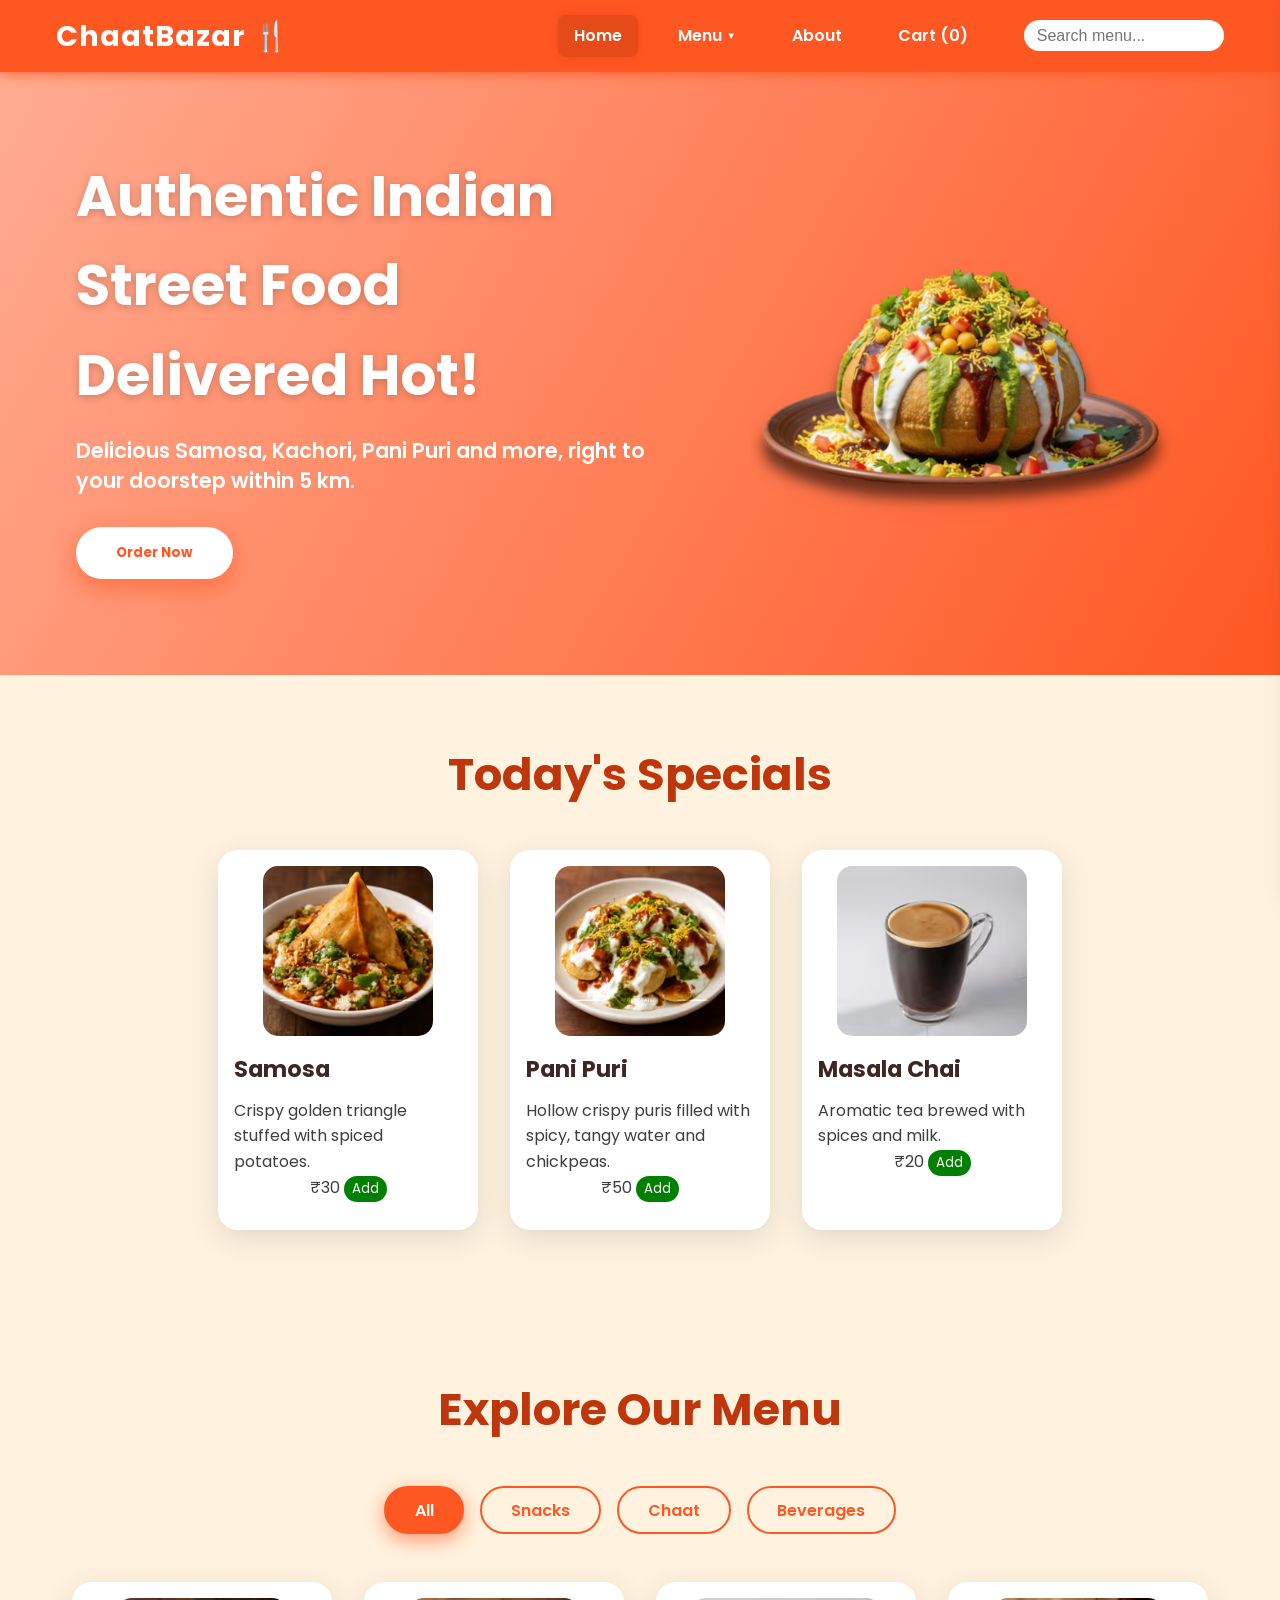
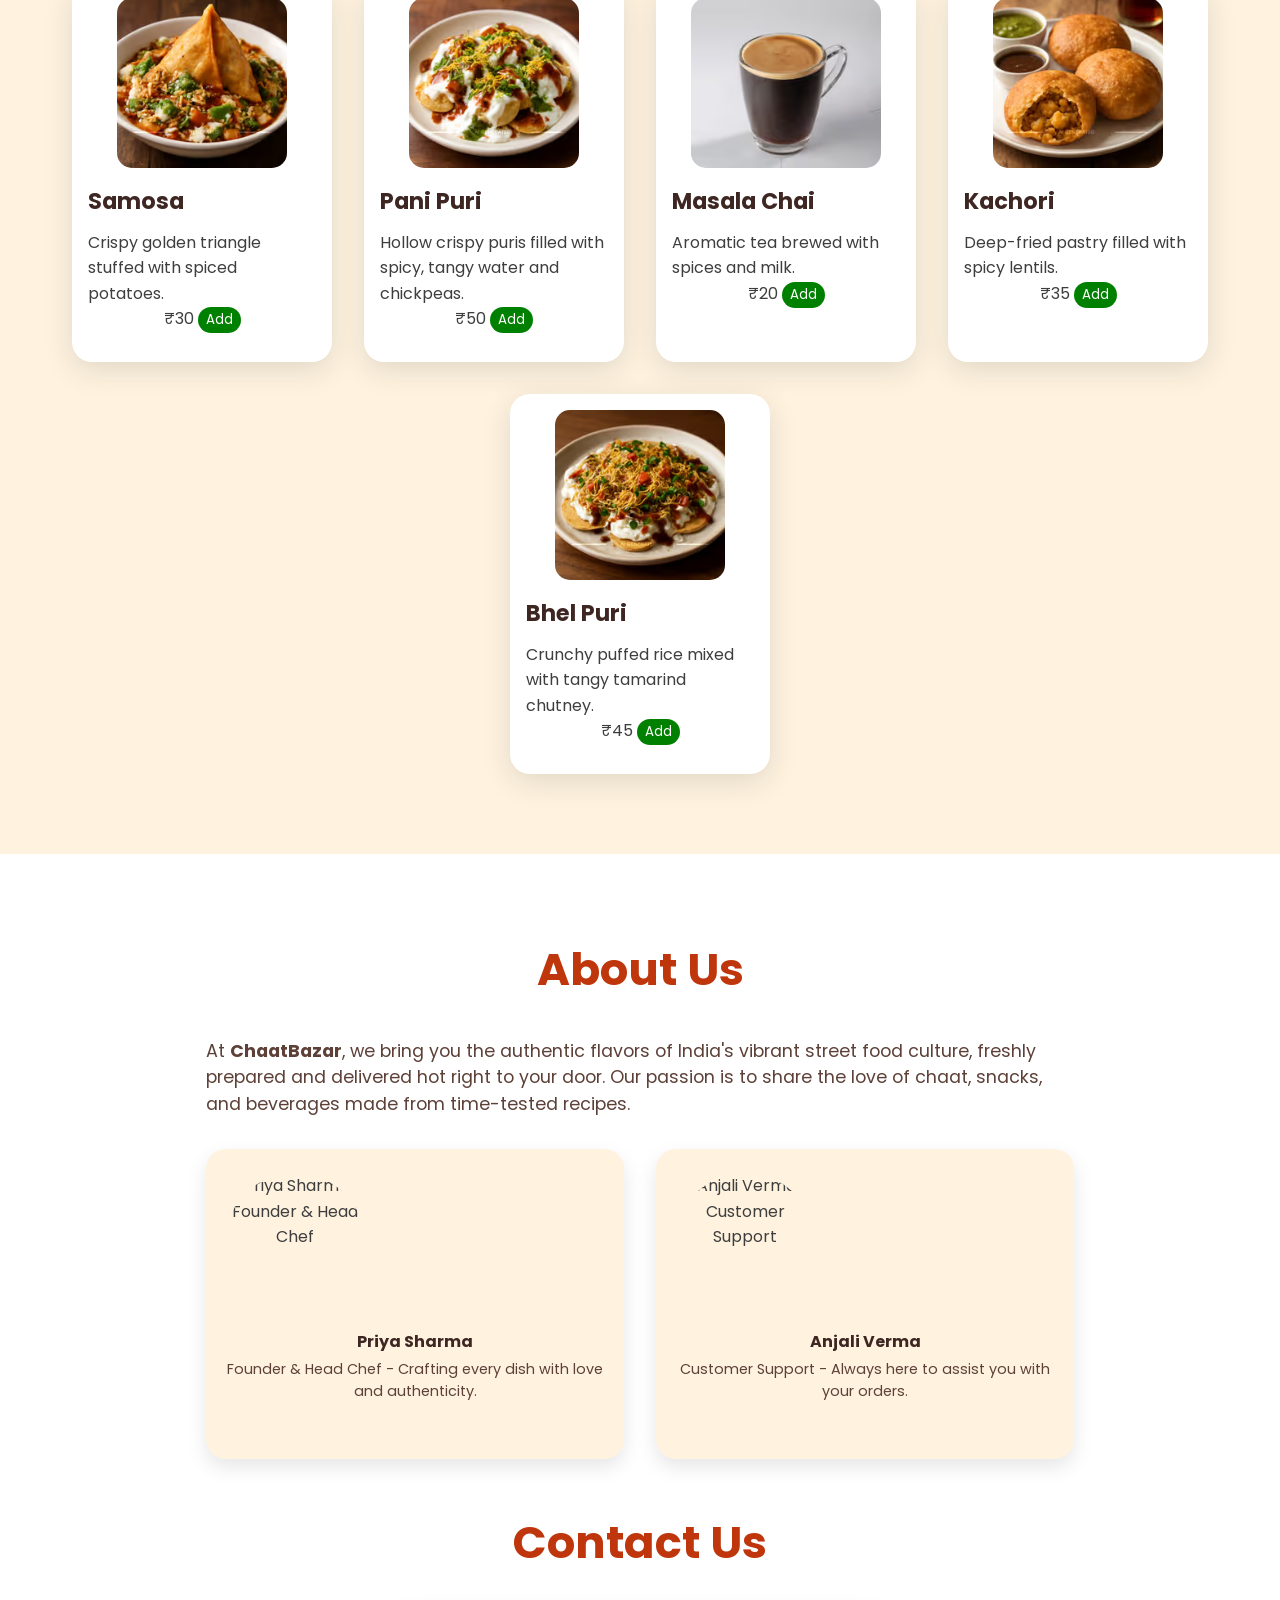
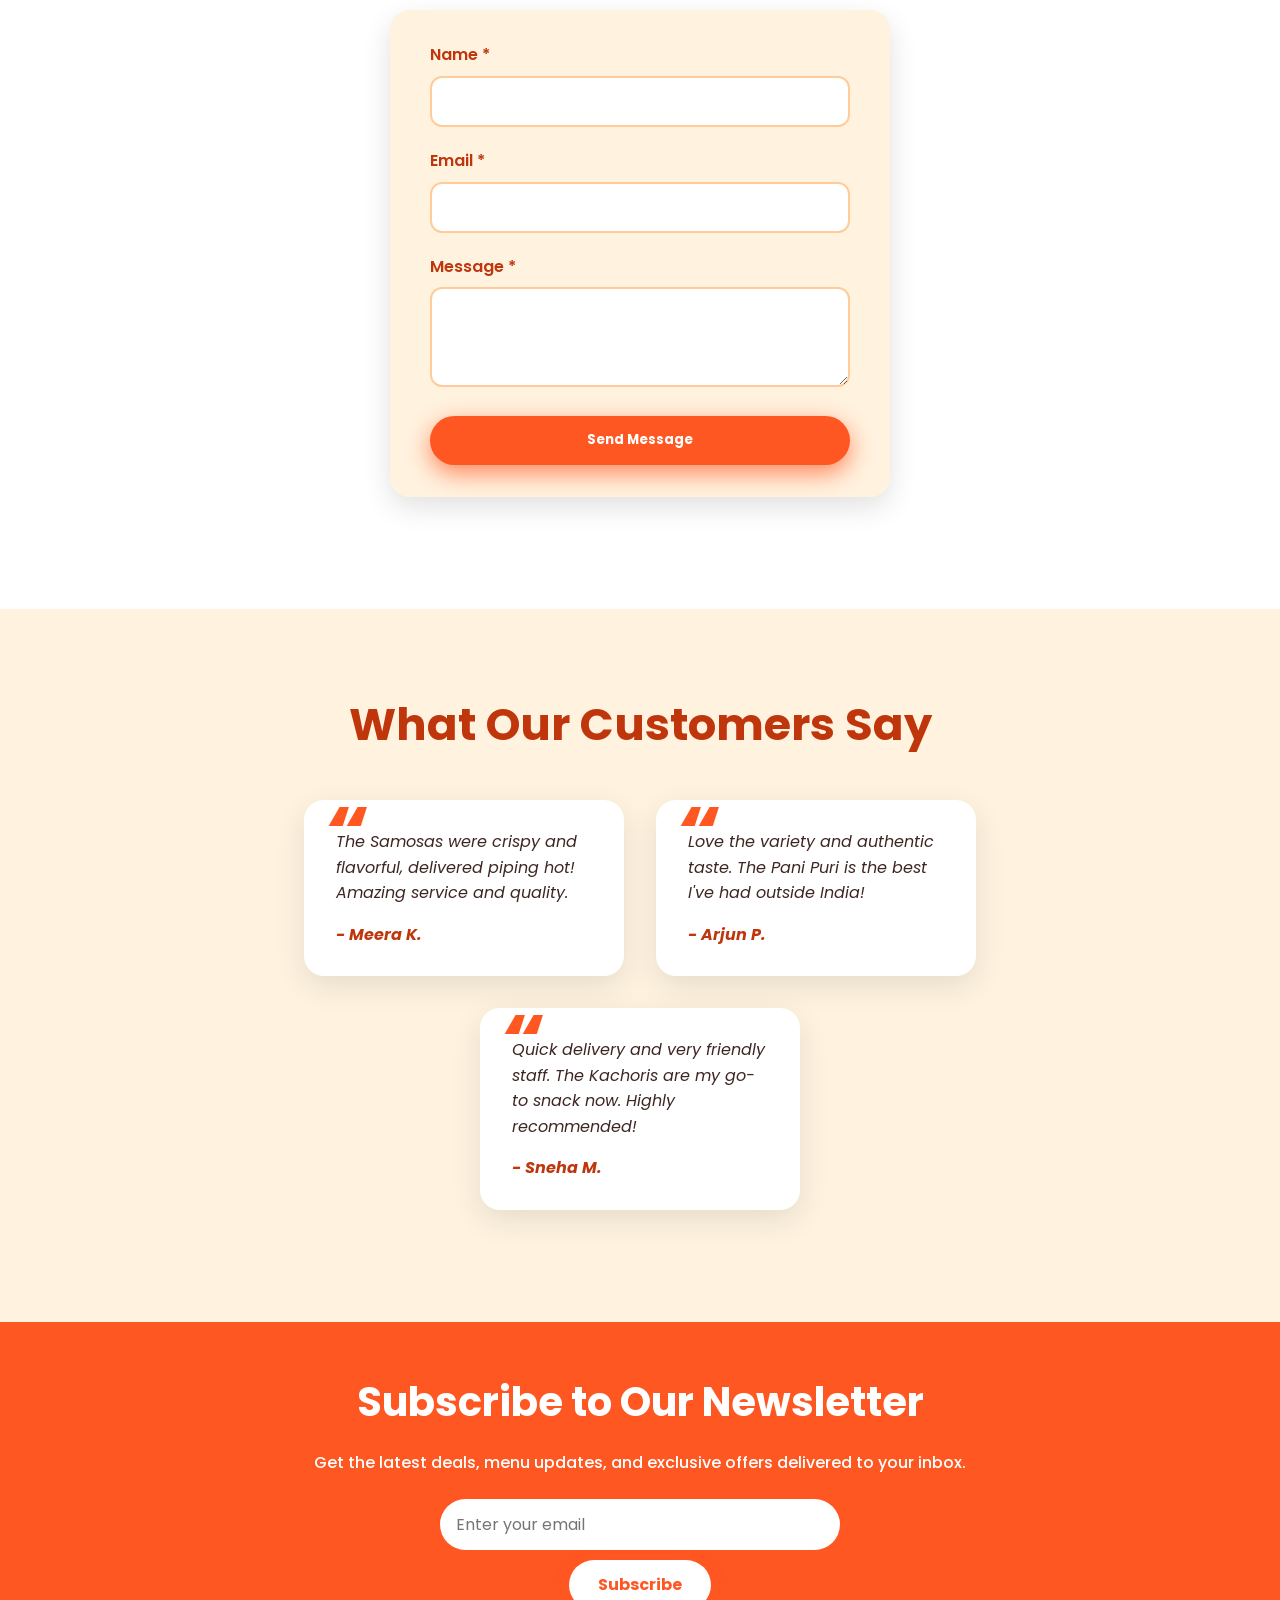
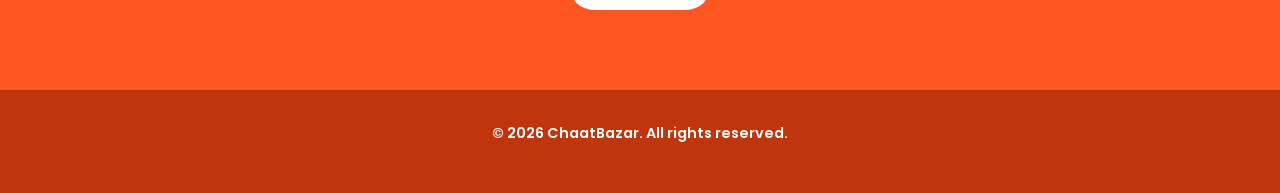
==== index.html @ 3d8c9c76 "Files added" ====
<!DOCTYPE html>
<html lang="en">
<head>
  <meta charset="UTF-8" />
  <meta name="viewport" content="width=device-width, initial-scale=1" />
  <title>ChaatBazar 🍴 | Authentic Indian Street Food Delivered Hot</title>
  
  <!-- Google Fonts -->
  <link href="https://fonts.googleapis.com/css2?family=Poppins:wght@400;600;700&display=swap" rel="stylesheet" />
  <link rel="stylesheet" href="css/style.css">
</head>
<body>

<!-- Header & Navigation -->
<header>
  <div class="header-inner container" role="banner">
    <a href="#" class="logo" aria-label="ChaatBazar Home">ChaatBazar 🍴</a>
    <nav role="navigation" aria-label="Primary Navigation">
      <a href="#hero" class="nav-link active" tabindex="0">Home</a>
      <div class="dropdown" tabindex="0" aria-haspopup="true" aria-expanded="false">
        <a href="#menu" class="dropdown-toggle nav-link">Menu</a>
        <div class="dropdown-menu" role="menu" aria-label="Menu Categories">
          <a href="#specials" role="menuitem" tabindex="-1" class="menu-filter" data-filter="Specials">Specials</a>
          <a href="#menu" role="menuitem" tabindex="-1" class="menu-filter" data-filter="Snacks">Snacks</a>
          <a href="#menu" role="menuitem" tabindex="-1" class="menu-filter" data-filter="Chaat">Chaat</a>
          <a href="#menu" role="menuitem" tabindex="-1" class="menu-filter" data-filter="Beverages">Beverages</a>
          <a href="#menu" role="menuitem" tabindex="-1" class="menu-filter" data-filter="All">All</a>
        </div>
      </div>
      <a href="#about" class="nav-link">About</a>
      <a href="#cart-sidebar" class="nav-link" id="cart-open-btn" aria-label="Open Cart">Cart (<span id="cart-count">0</span>)</a>
      <div class="search-bar" role="search">
        <input type="search" placeholder="Search menu..." aria-label="Search menu" id="search-input" />
        <button aria-label="Search" id="search-btn"></button>
      </div>
    </nav>
  </div>
</header>

<!-- Hero Section -->
<section id="hero" class="hero" role="region" aria-label="Hero Section">
  <div class="hero-content">
    <h1>Authentic Indian Street Food Delivered Hot!</h1>
    <p>Delicious Samosa, Kachori, Pani Puri and more, right to your doorstep within 5 km.</p>
    <button class="btn-primary" id="order-now-btn" aria-haspopup="true" aria-controls="menu">Order Now</button>
  </div>
  <div class="hero-image" aria-hidden="true">
    <img src="img/chaat.png" alt="Colorful Indian street food platter" />
  </div>
</section>

<!-- Specials Section -->
<section id="specials" class="specials" role="region" aria-label="Today's Specials">
  <h2 class="section-title">Today's Specials</h2>
  <div class="cards" id="specials-cards">
    <!-- Special cards will be injected here -->
  </div>
</section>

<!-- Menu Section -->
<section id="menu" class="menu" role="region" aria-label="Full Menu">
  <h2 class="section-title">Explore Our Menu</h2>
  <div class="filter-buttons" role="toolbar" aria-label="Filter menu categories">
    <button class="filter-btn active" data-filter="All" aria-pressed="true">All</button>
    <button class="filter-btn" data-filter="Snacks" aria-pressed="false">Snacks</button>
    <button class="filter-btn" data-filter="Chaat" aria-pressed="false">Chaat</button>
    <button class="filter-btn" data-filter="Beverages" aria-pressed="false">Beverages</button>
  </div>
  <div class="cards" id="menu-cards" aria-live="polite" aria-relevant="additions removals">
    <!-- Menu cards injected here -->
  </div>
</section>

<!-- About Section -->
<section id="about" class="about" role="region" aria-label="About ChaatBazar">
  <div class="container">
    <h2>About Us</h2>
    <p>At <strong>ChaatBazar</strong>, we bring you the authentic flavors of India's vibrant street food culture, freshly prepared and delivered hot right to your door. Our passion is to share the love of chaat, snacks, and beverages made from time-tested recipes.</p>
    <div class="team" aria-label="Meet our team">
      <article class="team-member" tabindex="0">
        <img src="https://randomuser.me/api/portraits/women/68.jpg" alt="Priya Sharma - Founder & Head Chef" />
        <h4>Priya Sharma</h4>
        <p>Founder & Head Chef - Crafting every dish with love and authenticity.</p>
      </article>
      <article class="team-member" tabindex="0">
        <img src="https://randomuser.me/api/portraits/women/45.jpg" alt="Anjali Verma - Customer Support" />
        <h4>Anjali Verma</h4>
        <p>Customer Support - Always here to assist you with your orders.</p>
      </article>
    </div>

    <!-- Contact Form -->
    <h2>Contact Us</h2>
    <form class="contact-form" id="contact-form" novalidate aria-label="Contact Form">
      <label for="name">Name <span class="required">*</span></label>
      <input type="text" id="name" name="name" required aria-required="true" minlength="2" />
      <div class="error-msg" id="error-name" aria-live="assertive"></div>

      <label for="email">Email <span class="required">*</span></label>
      <input type="email" id="email" name="email" required aria-required="true" />
      <div class="error-msg" id="error-email" aria-live="assertive"></div>

      <label for="message">Message <span class="required">*</span></label>
      <textarea id="message" name="message" required aria-required="true" minlength="10"></textarea>
      <div class="error-msg" id="error-message" aria-live="assertive"></div>

      <button type="submit" class="btn-submit">Send Message</button>
    </form>
  </div>
</section>

<!-- Testimonials -->
<section class="testimonials" role="region" aria-label="Customer Testimonials">
  <h2 class="section-title">What Our Customers Say</h2>
  <div class="testimonial-cards">
    <blockquote class="testimonial" tabindex="0">
      <p>The Samosas were crispy and flavorful, delivered piping hot! Amazing service and quality.</p>
      <cite class="author">- Meera K.</cite>
    </blockquote>
    <blockquote class="testimonial" tabindex="0">
      <p>Love the variety and authentic taste. The Pani Puri is the best I've had outside India!</p>
      <cite class="author">- Arjun P.</cite>
    </blockquote>
    <blockquote class="testimonial" tabindex="0">
      <p>Quick delivery and very friendly staff. The Kachoris are my go-to snack now. Highly recommended!</p>
      <cite class="author">- Sneha M.</cite>
    </blockquote>
  </div>
</section>

<!-- Newsletter Signup -->
<section class="newsletter" role="region" aria-label="Newsletter Signup">
  <h2>Subscribe to Our Newsletter</h2>
  <p>Get the latest deals, menu updates, and exclusive offers delivered to your inbox.</p>
  <form class="newsletter-form" id="newsletter-form" aria-label="Newsletter subscription form">
    <input type="email" id="newsletter-email" name="newsletter-email" placeholder="Enter your email" required aria-required="true" />
    <button type="submit" aria-label="Subscribe to newsletter">Subscribe</button>
  </form>
</section>

<!-- Cart Sidebar -->
<aside id="cart-sidebar" role="region" aria-label="Shopping Cart" aria-hidden="true">
  <div id="cart-header">
    Your Cart
    <button id="cart-close" aria-label="Close Cart">&times;</button>
  </div>
  <div id="cart-items" tabindex="0" aria-live="polite" aria-relevant="additions removals">
    <!-- Cart items injected here -->
  </div>
  <div id="cart-footer">
    <span id="cart-total">Total: ₹0</span>
    <button id="checkout-btn" disabled>Checkout</button>
  </div>
</aside>

<!-- Footer -->
<footer>
  <p>© 2026 ChaatBazar. All rights reserved.</p>
</footer>

<script src="js/main.js"></script> 
</body>
</html>
---- css/style.css ----
* {
      margin: 0; padding: 0; box-sizing: border-box;
    }
    html {
      scroll-behavior: smooth;
    }
    body {
      font-family: 'Poppins', sans-serif;
      background: #fff8f0;
      color: #3e3e3e;
      line-height: 1.6;
      font-size: 16px;
      overflow-x: hidden;
    }
    a {
      text-decoration: none;
      color: inherit;
    }
    img {
      max-width: 100%;
      display: block;
      border-radius: 12px;
    }
    button {
      cursor: pointer;
      font-family: inherit;
    }

    /* ===== Container ===== */
    .container {
      max-width: 1200px;
      margin: 0 auto;
      padding: 0 1rem;
    }

    /* ===== Header ===== */
    header {
      position: sticky;
      top: 0;
      z-index: 1000;
      background: #ff5722;
      box-shadow: 0 3px 10px rgb(255 87 34 / 0.7);
      user-select: none;
    }
    .header-inner {
      max-width: 1200px;
      margin: 0 auto;
      padding: 0.8rem 1rem;
      display: flex;
      align-items: center;
      justify-content: space-between;
    }
    .logo {
      font-weight: 700;
      font-size: 1.8rem;
      color: #fff;
      letter-spacing: 1px;
      user-select: none;
    }
    nav {
      display: flex;
      align-items: center;
      gap: 1.5rem;
      font-weight: 600;
    }
    nav a {
      color: white;
      padding: 0.5rem 1rem;
      border-radius: 8px;
      transition: background 0.3s ease;
    }
    nav a:hover,
    nav a.active {
      background: #e64a19;
      box-shadow: 0 0 8px rgb(230 74 25 / 0.8);
    }

    /* ===== Dropdown Nav ===== */
    .dropdown {
      position: relative;
    }
    .dropdown-toggle {
      display: flex;
      align-items: center;
      gap: 0.3rem;
      user-select: none;
    }
    .dropdown-toggle::after {
      content: "▼";
      font-size: 0.6rem;
      color: white;
    }
    .dropdown-menu {
      position: absolute;
      top: 2.8rem;
      left: 0;
      background: #ff5722;
      border-radius: 8px;
      min-width: 140px;
      box-shadow: 0 6px 20px rgb(0 0 0 / 0.3);
      opacity: 0;
      visibility: hidden;
      transform: translateY(10px);
      transition: all 0.3s ease;
      z-index: 10;
    }
    .dropdown-menu a {
      display: block;
      padding: 0.6rem 1rem;
      color: white;
      font-weight: 600;
      border-radius: 8px;
      transition: background 0.3s ease;
    }
    .dropdown-menu a:hover {
      background: #e64a19;
    }
    .dropdown:hover .dropdown-menu,
    .dropdown:focus-within .dropdown-menu {
      opacity: 1;
      visibility: visible;
      transform: translateY(0);
    }

    /* ===== Search Bar ===== */
    .search-bar {
      position: relative;
      margin-left: 1rem;
    }
    .search-bar input {
      padding: 0.4rem 1.8rem 0.4rem 0.8rem;
      border-radius: 20px;
      border: none;
      outline: none;
      font-size: 1rem;
      transition: box-shadow 0.3s ease;
      width: 200px;
    }
    .search-bar input:focus {
      box-shadow: 0 0 10px #ff5722;
    }
    .search-bar button {
      position: absolute;
      right: 6px;
      top: 50%;
      transform: translateY(-50%);
      border: none;
      background: transparent;
      color: #ff5722;
      font-size: 1.2rem;
      user-select: none;
    }

    /* ===== Hero Section ===== */
    .hero {
      background: linear-gradient(120deg, #ffab91, #ff5722);
      color: white;
      padding: 5rem 1rem 6rem;
      display: flex;
      justify-content: center;
      align-items: center;
      gap: 3rem;
      flex-wrap: wrap;
    }
    .hero-content {
      flex: 1 1 400px;
      max-width: 600px;
    }
    .hero-content h1 {
      font-size: 3.5rem;
      font-weight: 700;
      margin-bottom: 1rem;
      text-shadow: 0 2px 8px rgba(0,0,0,0.2);
      user-select: none;
    }
    .hero-content p {
      font-size: 1.3rem;
      margin-bottom: 2rem;
      font-weight: 600;
      user-select: text;
      line-height: 1.4;
    }
    .btn-primary {
      background: #fff;
      color: #ff5722;
      font-weight: 700;
      padding: 1rem 2.5rem;
      border-radius: 50px;
      box-shadow: 0 8px 25px rgb(255 87 34 / 0.6);
      border: none;
      transition: background 0.3s ease, color 0.3s ease;
      user-select: none;
    }
    .btn-primary:hover {
      background: #e64a19;
      color: white;
      box-shadow: 0 10px 30px rgb(230 74 25 / 0.8);
    }
    .hero-image {
      flex: 1 1 400px;
      max-width: 480px;
      border-radius: 25px;
      overflow: hidden;
    }
    .hero-image img {
      width: 100%;
      height: auto;
      display: block;
      user-select: none;
    }

    /* ===== Specials & Menu Section ===== */
    section.specials,
    section.menu {
      padding: 4rem 1rem 5rem;
      background: #fff3e0;
    }
    .section-title {
      text-align: center;
      font-size: 2.8rem;
      font-weight: 700;
      color: #bf360c;
      margin-bottom: 2.5rem;
      user-select: none;
    }
    .cards {
      display: flex;
      flex-wrap: wrap;
      gap: 2rem;
      justify-content: center;
    }
    .card {
      background: white;
      border-radius: 20px;
      box-shadow: 0 8px 30px rgb(0 0 0 / 0.12);
      width: 260px;
      display: flex;
      flex-direction: column;
      align-items: center;
      padding: 1rem 1rem 1.8rem;
      transition: transform 0.3s ease, box-shadow 0.3s ease;
      user-select: none;
      cursor: default;
    }
    .card:hover {
      transform: translateY(-8px);
      box-shadow: 0 15px 35px rgb(0 0 0 / 0.2);
    }
    .add-btn{
      background-color: green;
      padding: 3px 8px;
      border-radius: 15px;
      color: white;
      border: none;
    }
    .card img {
      border-radius: 15px;
      height: 170px;
      object-fit: cover;
      margin-bottom: 1rem;
      pointer-events: none;
      user-select: none;
    }
    .card h3 {
      font-size: 1.4rem;
      font-weight: 700;
      margin-bottom: 0.6rem;
      color: #3e2723;
      user-select: text;
    }
    .card p.price {
      font-weight: 600;
      color: #bf360c;
      margin-bottom: 1rem;
      user-select: text;
    }
    .card p.description {
      font-size: 0.9rem;
      color: #5d4037;
      margin-bottom: 1.3rem;
      text-align: center;
      user-select: text;
    }
    .btn-add {
      background: #ff5722;
      color: white;
      border-radius: 40px;
      padding: 0.5rem 1.8rem;
      border: none;
      font-weight: 700;
      font-size: 1rem;
      box-shadow: 0 6px 15px rgb(255 87 34 / 0.6);
      user-select: none;
      transition: background 0.3s ease;
    }
    .btn-add:hover {
      background: #e64a19;
      box-shadow: 0 8px 20px rgb(230 74 25 / 0.8);
    }

    /* ===== Menu Filters ===== */
    .filter-buttons {
      display: flex;
      justify-content: center;
      gap: 1rem;
      margin-bottom: 3rem;
      flex-wrap: wrap;
      user-select: none;
    }
    .filter-btn {
      background: #fff3e0;
      border: 2px solid #ff5722;
      color: #ff5722;
      padding: 0.6rem 1.8rem;
      border-radius: 50px;
      font-weight: 600;
      font-size: 1rem;
      transition: all 0.3s ease;
    }
    .filter-btn.active,
    .filter-btn:hover {
      background: #ff5722;
      color: white;
      box-shadow: 0 6px 20px rgb(255 87 34 / 0.6);
    }

    /* ===== Cart Sidebar ===== */
    #cart-sidebar {
      position: fixed;
      top: 0;
      right: -400px;
      width: 380px;
      height: 100vh;
      background: #fff3e0;
      box-shadow: -6px 0 25px rgb(0 0 0 / 0.25);
      transition: right 0.4s ease;
      display: flex;
      flex-direction: column;
      z-index: 1500;
      user-select: none;
    }
    #cart-sidebar.open {
      right: 0;
    }
    #cart-header {
      background: #ff5722;
      color: white;
      padding: 1.3rem 1.5rem;
      font-weight: 700;
      font-size: 1.4rem;
      display: flex;
      justify-content: space-between;
      align-items: center;
    }
    #cart-close {
      background: transparent;
      border: none;
      color: white;
      font-size: 1.6rem;
      font-weight: 900;
      cursor: pointer;
      user-select: none;
    }
    #cart-items {
      flex-grow: 1;
      overflow-y: auto;
      padding: 1rem 1.5rem;
    }
    .cart-item {
      display: flex;
      gap: 1rem;
      margin-bottom: 1.4rem;
      border-radius: 15px;
      background: white;
      box-shadow: 0 6px 18px rgb(0 0 0 / 0.1);
      padding: 1rem;
      align-items: center;
    }
    .cart-item img {
      width: 80px;
      height: 60px;
      border-radius: 12px;
      object-fit: cover;
      user-select: none;
    }
    .cart-item-info {
      flex: 1;
      user-select: text;
    }
    .cart-item-info h4 {
      font-weight: 700;
      color: #3e2723;
      margin-bottom: 0.3rem;
    }
    .cart-item-info p {
      color: #5d4037;
      font-size: 0.9rem;
      margin-bottom: 0.5rem;
    }
    .qty-controls {
      display: flex;
      gap: 0.4rem;
      align-items: center;
      font-weight: 700;
      user-select: none;
    }
    .qty-controls button {
      background: #ff5722;
      color: white;
      border: none;
      padding: 0.3rem 0.7rem;
      font-size: 1.1rem;
      border-radius: 5px;
      transition: background 0.3s ease;
      cursor: pointer;
    }
    .qty-controls button:hover {
      background: #e64a19;
    }
    .qty-controls span {
      min-width: 24px;
      text-align: center;
      font-size: 1rem;
      user-select: none;
    }
    .cart-item-remove {
      background: transparent;
      border: none;
      color: #bf360c;
      font-weight: 700;
      cursor: pointer;
      font-size: 0.95rem;
      user-select: none;
      transition: color 0.3s ease;
    }
    .cart-item-remove:hover {
      color: #e64a19;
    }
    #cart-footer {
      padding: 1rem 1.5rem;
      border-top: 2px solid #ff5722;
      font-weight: 700;
      font-size: 1.3rem;
      color: #bf360c;
      display: flex;
      justify-content: space-between;
      align-items: center;
    }
    #checkout-btn {
      background: #ff5722;
      border: none;
      padding: 0.7rem 2rem;
      border-radius: 50px;
      font-weight: 700;
      color: white;
      box-shadow: 0 8px 25px rgb(255 87 34 / 0.7);
      transition: background 0.3s ease;
      user-select: none;
    }
    #checkout-btn:hover:not(:disabled) {
      background: #e64a19;
      box-shadow: 0 10px 30px rgb(230 74 25 / 0.9);
    }
    #checkout-btn:disabled {
      background: #ffb399;
      cursor: not-allowed;
      box-shadow: none;
    }

    /* ===== About Section ===== */
    section.about {
      padding: 5rem 1rem 7rem;
      background: white;
      color: #3e3e3e;
      user-select: text;
    }
    .about .container {
      max-width: 900px;
      margin: 0 auto;
    }
    .about h2 {
      font-size: 2.8rem;
      font-weight: 700;
      color: #bf360c;
      margin-bottom: 2rem;
      text-align: center;
      user-select: none;
    }
    .about p {
      font-size: 1.1rem;
      line-height: 1.5;
      color: #5d4037;
      margin-bottom: 2rem;
    }
    .team {
      display: flex;
      gap: 2rem;
      justify-content: center;
      flex-wrap: wrap;
      margin-bottom: 3rem;
    }
    .team-member {
      flex: 1 1 220px;
      background: #fff3e0;
      border-radius: 20px;
      box-shadow: 0 8px 20px rgb(0 0 0 / 0.1);
      padding: 1.5rem 1.2rem;
      text-align: center;
      user-select: none;
      transition: box-shadow 0.3s ease;
    }
    .team-member:hover {
      box-shadow: 0 12px 28px rgb(0 0 0 / 0.15);
    }
    .team-member img {
      width: 140px;
      height: 140px;
      border-radius: 50%;
      margin-bottom: 1rem;
      object-fit: cover;
      user-select: none;
    }
    .team-member h4 {
      font-weight: 700;
      margin-bottom: 0.3rem;
      color: #3e2723;
    }
    .team-member p {
      font-size: 0.9rem;
      color: #5d4037;
      user-select: text;
    }

    /* ===== Contact Form ===== */
    form.contact-form {
      max-width: 500px;
      margin: 0 auto;
      background: #fff3e0;
      padding: 2rem 2.5rem;
      border-radius: 20px;
      box-shadow: 0 10px 28px rgb(0 0 0 / 0.12);
      user-select: text;
    }
    form.contact-form label {
      display: block;
      margin-bottom: 0.5rem;
      font-weight: 600;
      color: #bf360c;
      user-select: none;
    }
    form.contact-form input,
    form.contact-form textarea {
      width: 100%;
      padding: 0.7rem 1rem;
      border-radius: 12px;
      border: 2px solid #ffcc99;
      font-size: 1rem;
      margin-bottom: 1.3rem;
      font-family: inherit;
      resize: vertical;
      transition: border-color 0.3s ease;
      user-select: text;
    }
    form.contact-form input:focus,
    form.contact-form textarea:focus {
      border-color: #ff5722;
      outline: none;
    }
    form.contact-form textarea {
      min-height: 100px;
    }
    .error-msg {
      font-size: 0.9rem;
      color: #e64a19;
      margin-top: -1rem;
      margin-bottom: 1rem;
      display: none;
      user-select: none;
    }
    .btn-submit {
      background: #ff5722;
      color: white;
      font-weight: 700;
      padding: 0.9rem 2rem;
      border-radius: 50px;
      border: none;
      box-shadow: 0 8px 25px rgb(255 87 34 / 0.7);
      transition: background 0.3s ease;
      user-select: none;
      width: 100%;
    }
    .btn-submit:hover {
      background: #e64a19;
    }

    /* ===== Testimonials ===== */
    section.testimonials {
      padding: 5rem 1rem 7rem;
      background: #fff3e0;
      color: #3e2723;
      user-select: none;
    }
    .testimonial-cards {
      max-width: 900px;
      margin: 0 auto;
      display: flex;
      gap: 2rem;
      flex-wrap: wrap;
      justify-content: center;
    }
    .testimonial {
      background: white;
      padding: 1.8rem 2rem;
      border-radius: 20px;
      box-shadow: 0 10px 30px rgb(0 0 0 / 0.1);
      max-width: 320px;
      position: relative;
      font-style: italic;
      user-select: text;
    }
    .testimonial::before {
      content: "“";
      position: absolute;
      font-size: 4rem;
      top: -20px;
      left: 20px;
      color: #ff5722;
      font-weight: 900;
      user-select: none;
    }
    .testimonial p {
      margin-bottom: 1rem;
    }
    .testimonial .author {
      font-weight: 700;
      text-align: right;
      color: #bf360c;
      user-select: text;
    }

    /* ===== Newsletter Signup ===== */
    section.newsletter {
      background: #ff5722;
      color: white;
      padding: 3rem 1rem 5rem;
      text-align: center;
      user-select: none;
    }
    section.newsletter h2 {
      font-weight: 700;
      font-size: 2.5rem;
      margin-bottom: 1rem;
    }
    section.newsletter p {
      font-weight: 500;
      margin-bottom: 1.5rem;
    }
    .newsletter-form {
      max-width: 400px;
      margin: 0 auto;
      display: flex;
      gap: 0.6rem;
      justify-content: center;
      flex-wrap: wrap;
    }
    .newsletter-form input {
      padding: 0.8rem 1rem;
      border-radius: 40px;
      border: none;
      flex-grow: 1;
      font-size: 1rem;
      outline: none;
      font-family: inherit;
    }
    .newsletter-form button {
      padding: 0.8rem 1.8rem;
      background: #fff;
      border: none;
      border-radius: 40px;
      color: #ff5722;
      font-weight: 700;
      box-shadow: 0 6px 15px rgb(255 87 34 / 0.8);
      transition: background 0.3s ease;
      user-select: none;
      font-size: 1rem;
      cursor: pointer;
    }
    .newsletter-form button:hover {
      background: #fbe9e7;
    }

    /* ===== Footer ===== */
    footer {
      background: #bf360c;
      color: white;
      text-align: center;
      padding: 2rem 1rem;
      user-select: none;
    }
    footer p {
      font-weight: 600;
      margin-bottom: 1rem;
      font-size: 0.9rem;
    }
    .social-icons {
      display: flex;
      justify-content: center;
      gap: 1.5rem;
      margin-bottom: 0.8rem;
    }
    .social-icons a {
      color: white;
      font-size: 1.5rem;
      transition: color 0.3s ease;
    }
    .social-icons a:hover {
      color: #ffccbc;
    }

    /* ===== Responsive ===== */
    @media (max-width: 1024px) {
      .hero {
        flex-direction: column;
        padding: 4rem 1rem 5rem;
      }
      .hero-content,
      .hero-image {
        max-width: 100%;
      }
      nav {
        gap: 1rem;
      }
      #cart-sidebar {
        width: 100%;
        max-width: 400px;
      }
    }
    @media (max-width: 600px) {
      .cards {
        flex-direction: column;
        align-items: center;
      }
      .team {
        flex-direction: column;
        align-items: center;
      }
      .testimonial-cards {
        flex-direction: column;
        align-items: center;
      }
      .search-bar input {
        width: 130px;
      }
      .filter-buttons {
        gap: 0.8rem;
      }
    }
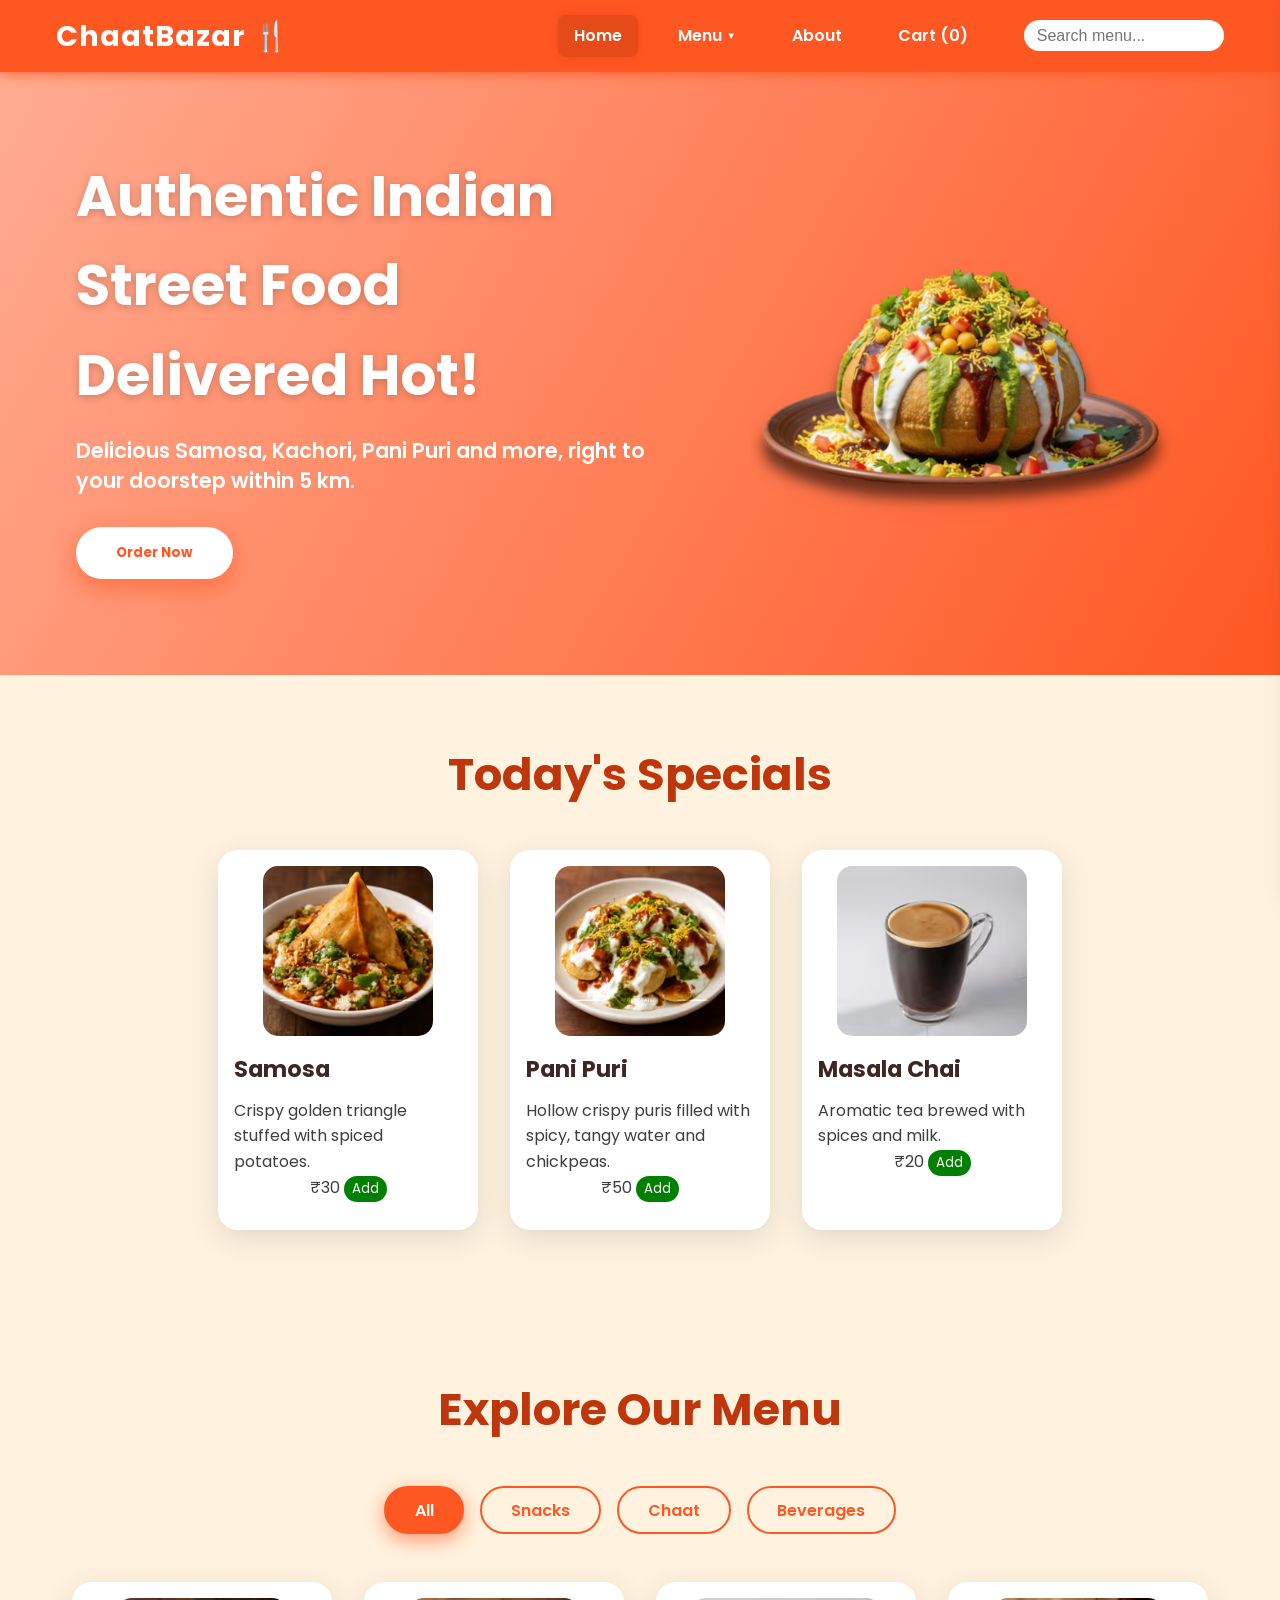
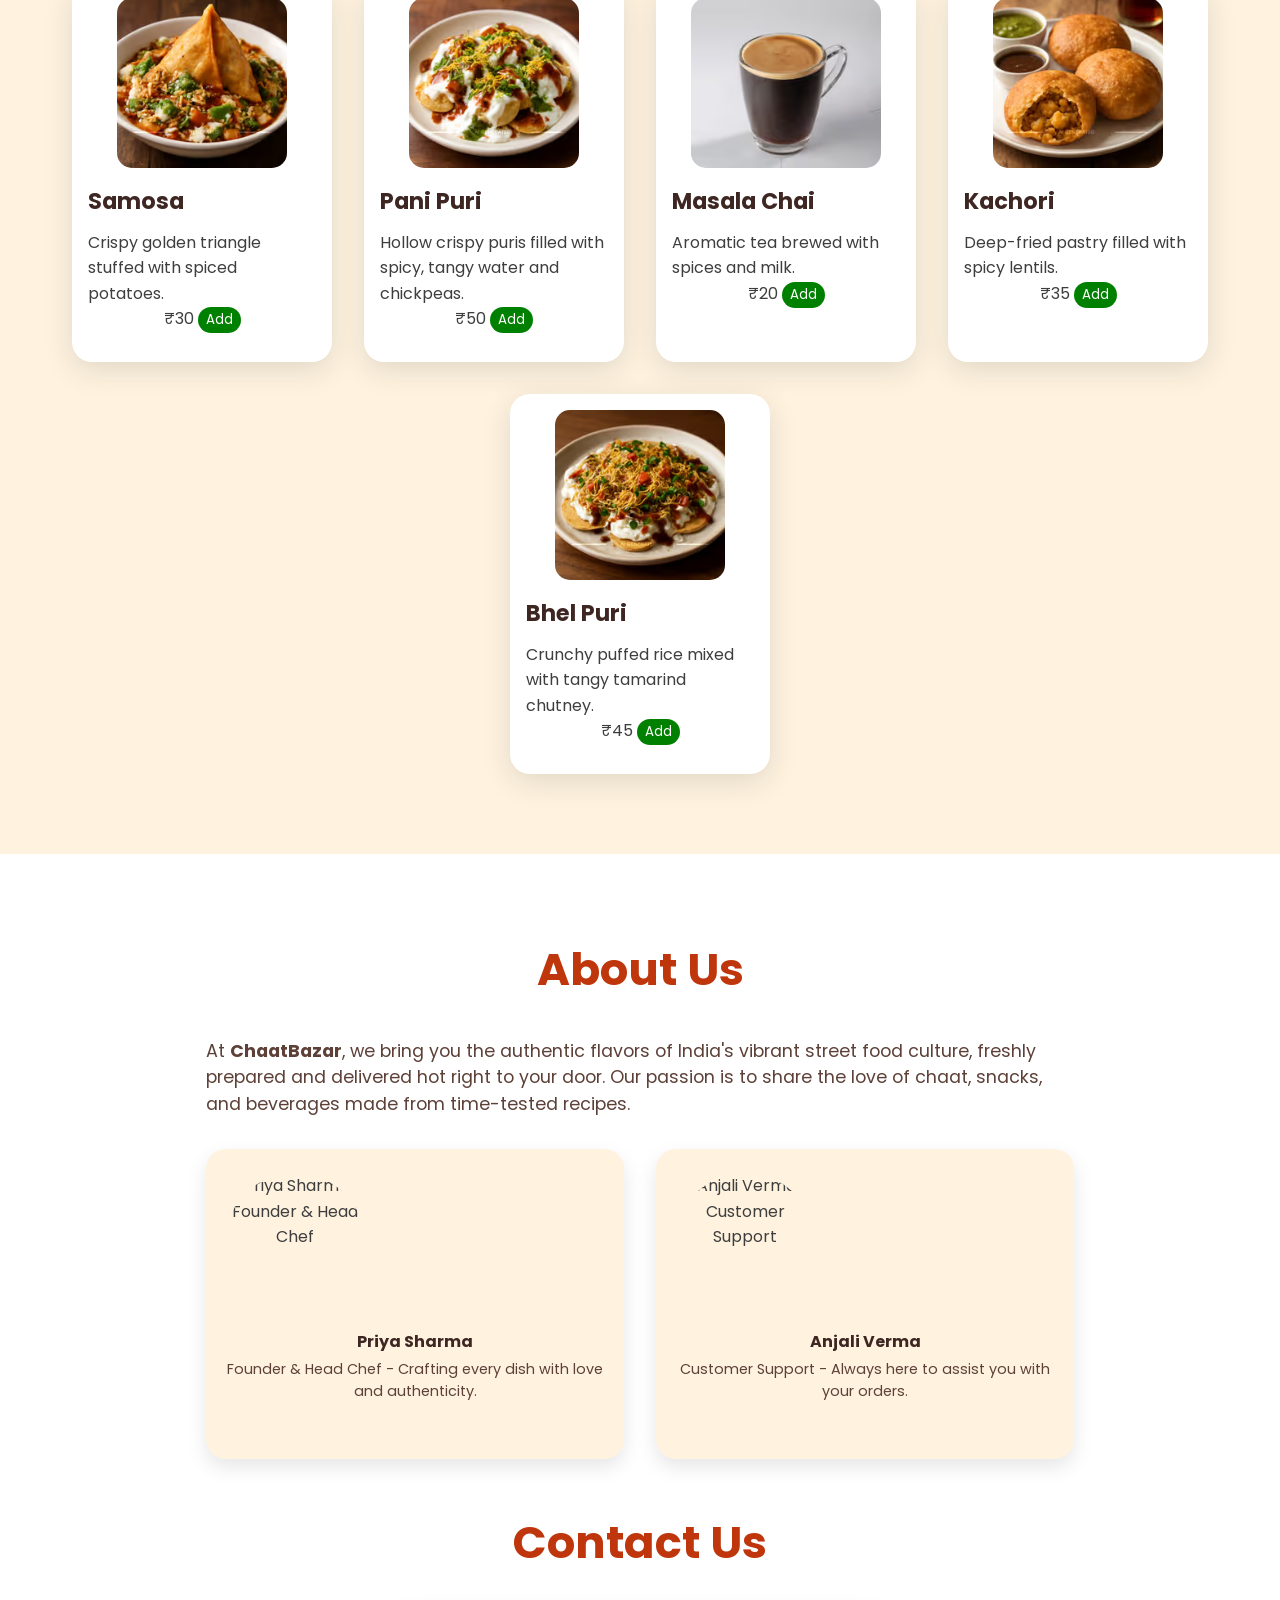
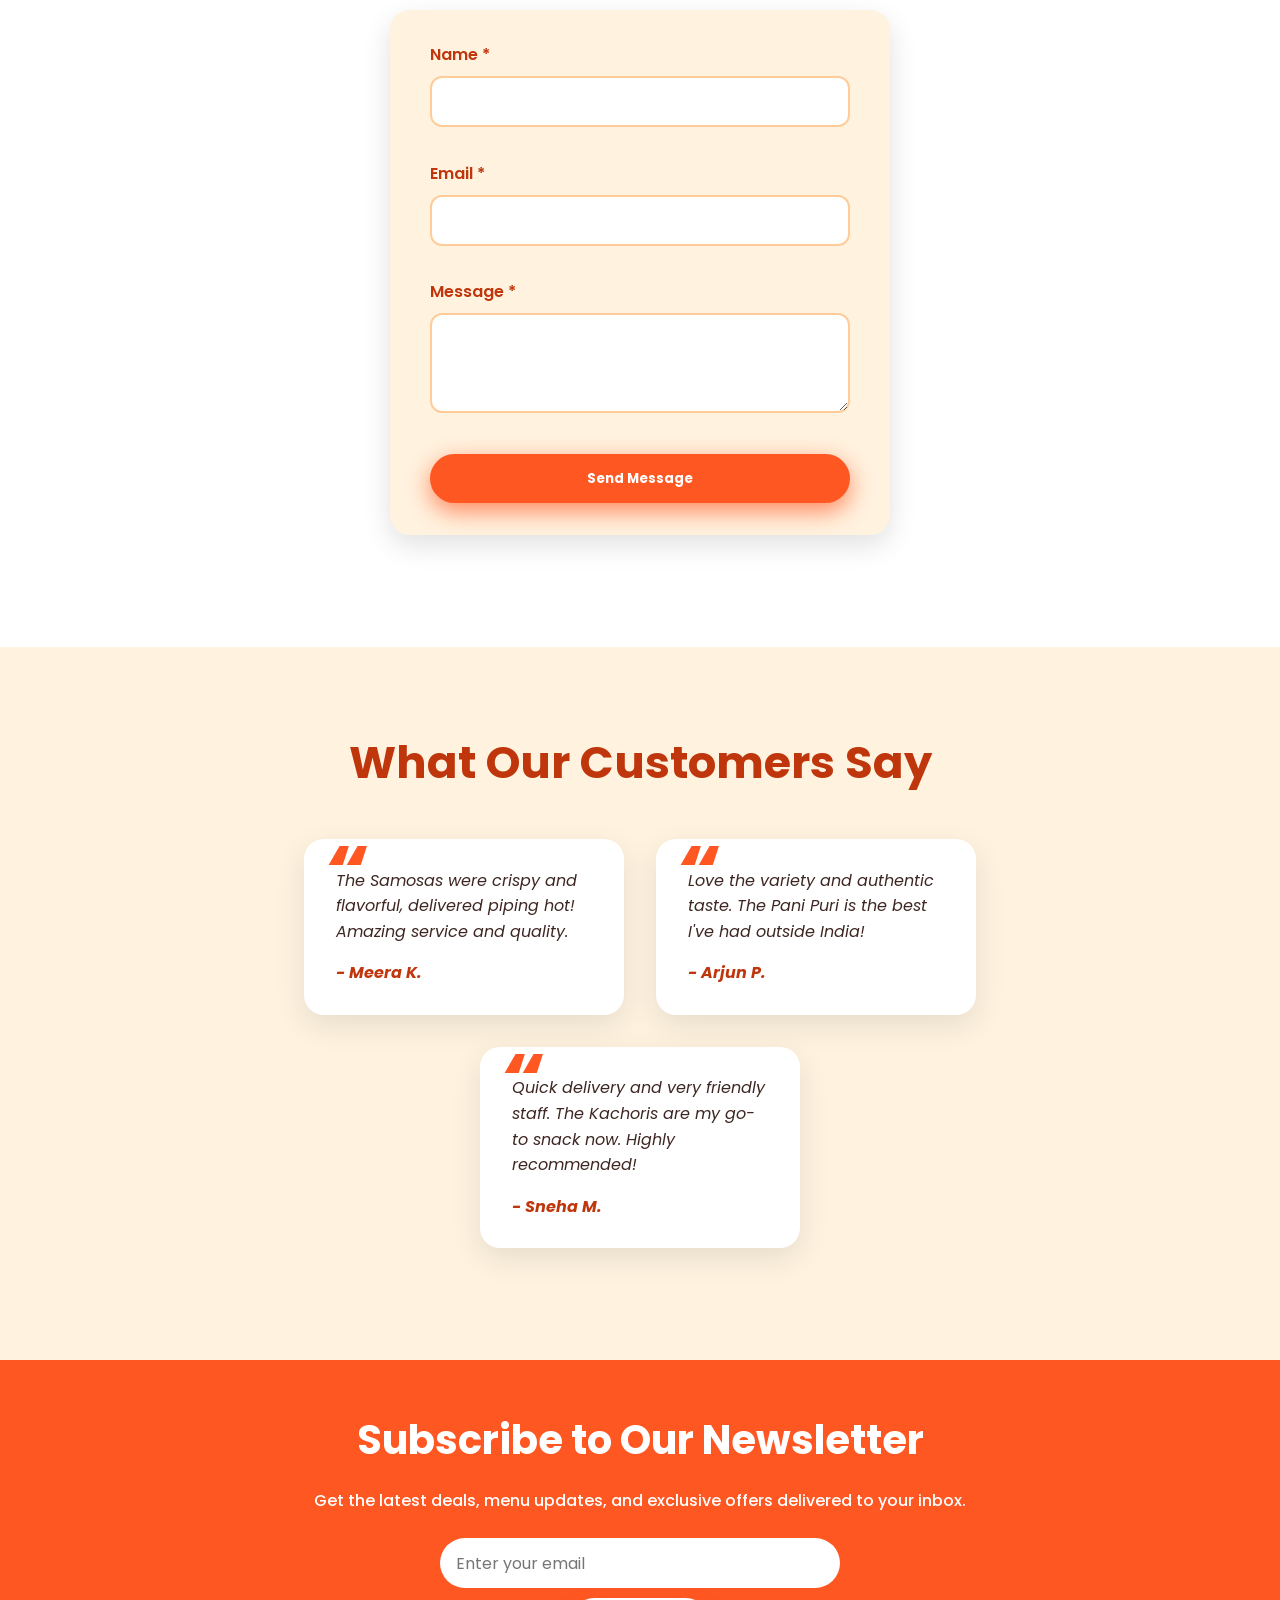
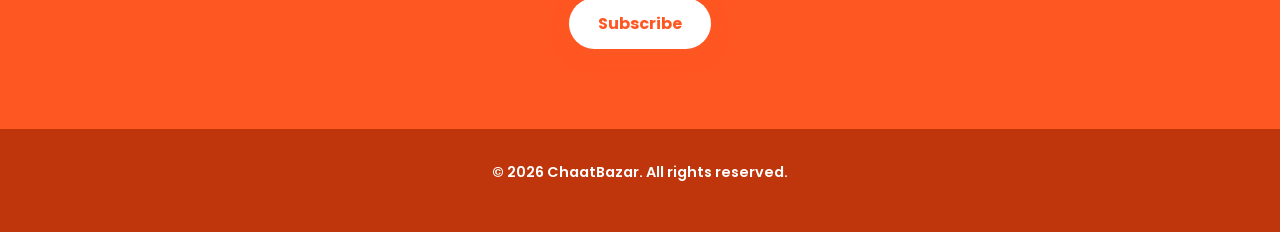
==== commit 78dc03b9: "Merge pull request #13 from bhargaviamillineni/success-message-contact-form [fix] Add contact form s" ====
--- a/index.html
+++ b/index.html
@@ -104,6 +104,9 @@
       <textarea id="message" name="message" required aria-required="true" minlength="10"></textarea>
       <div class="error-msg" id="error-message" aria-live="assertive"></div>
 
+      <div class="form-success-msg" id="form-success" role="alert" aria-live="polite" style="display:none;">
+        Your message has been sent. We'll get back to you soon.
+      </div>
       <button type="submit" class="btn-submit">Send Message</button>
     </form>
   </div>
--- a/css/style.css
+++ b/css/style.css
@@ -571,12 +571,29 @@
       min-height: 100px;
     }
     .error-msg {
-      font-size: 0.9rem;
-      color: #e64a19;
+      font-size: 0.85rem;
+      color: #c0392b;
       margin-top: -1rem;
+      margin-bottom: 0.8rem;
+      min-height: 1rem;
+      display: block;
+      user-select: none;
+    }
+    .form-success-msg {
+      margin-top: 0.8rem;
       margin-bottom: 1rem;
-      display: none;
-      user-select: none;
+      padding: 0.8rem 1rem;
+      background-color: #e8f5e9;
+      color: #2e7d32;
+      border-left: 4px solid #43a047;
+      border-radius: 8px;
+      font-size: 0.95rem;
+      font-weight: 600;
+      animation: fadeInDown 0.4s ease;
+    }
+    @keyframes fadeInDown {
+      from { opacity: 0; transform: translateY(-8px); }
+      to   { opacity: 1; transform: translateY(0); }
     }
     .btn-submit {
       background: #ff5722;
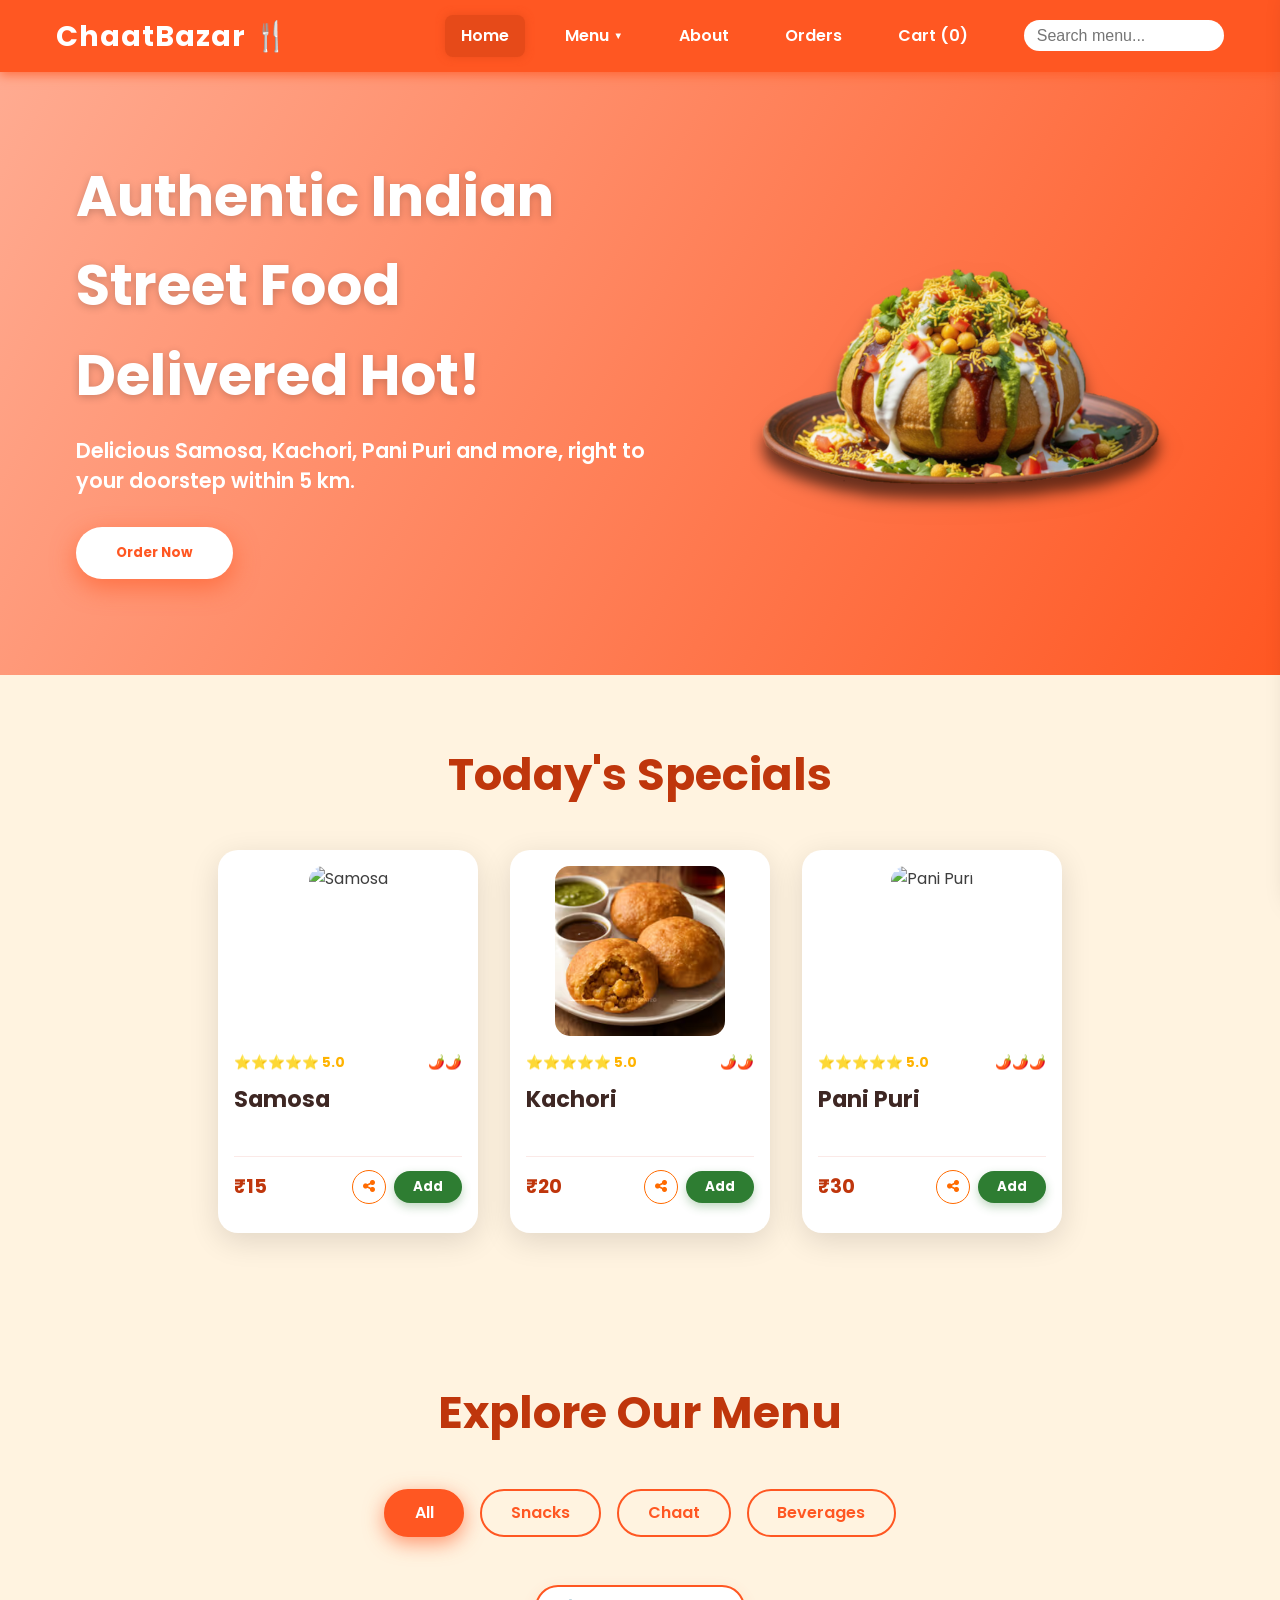
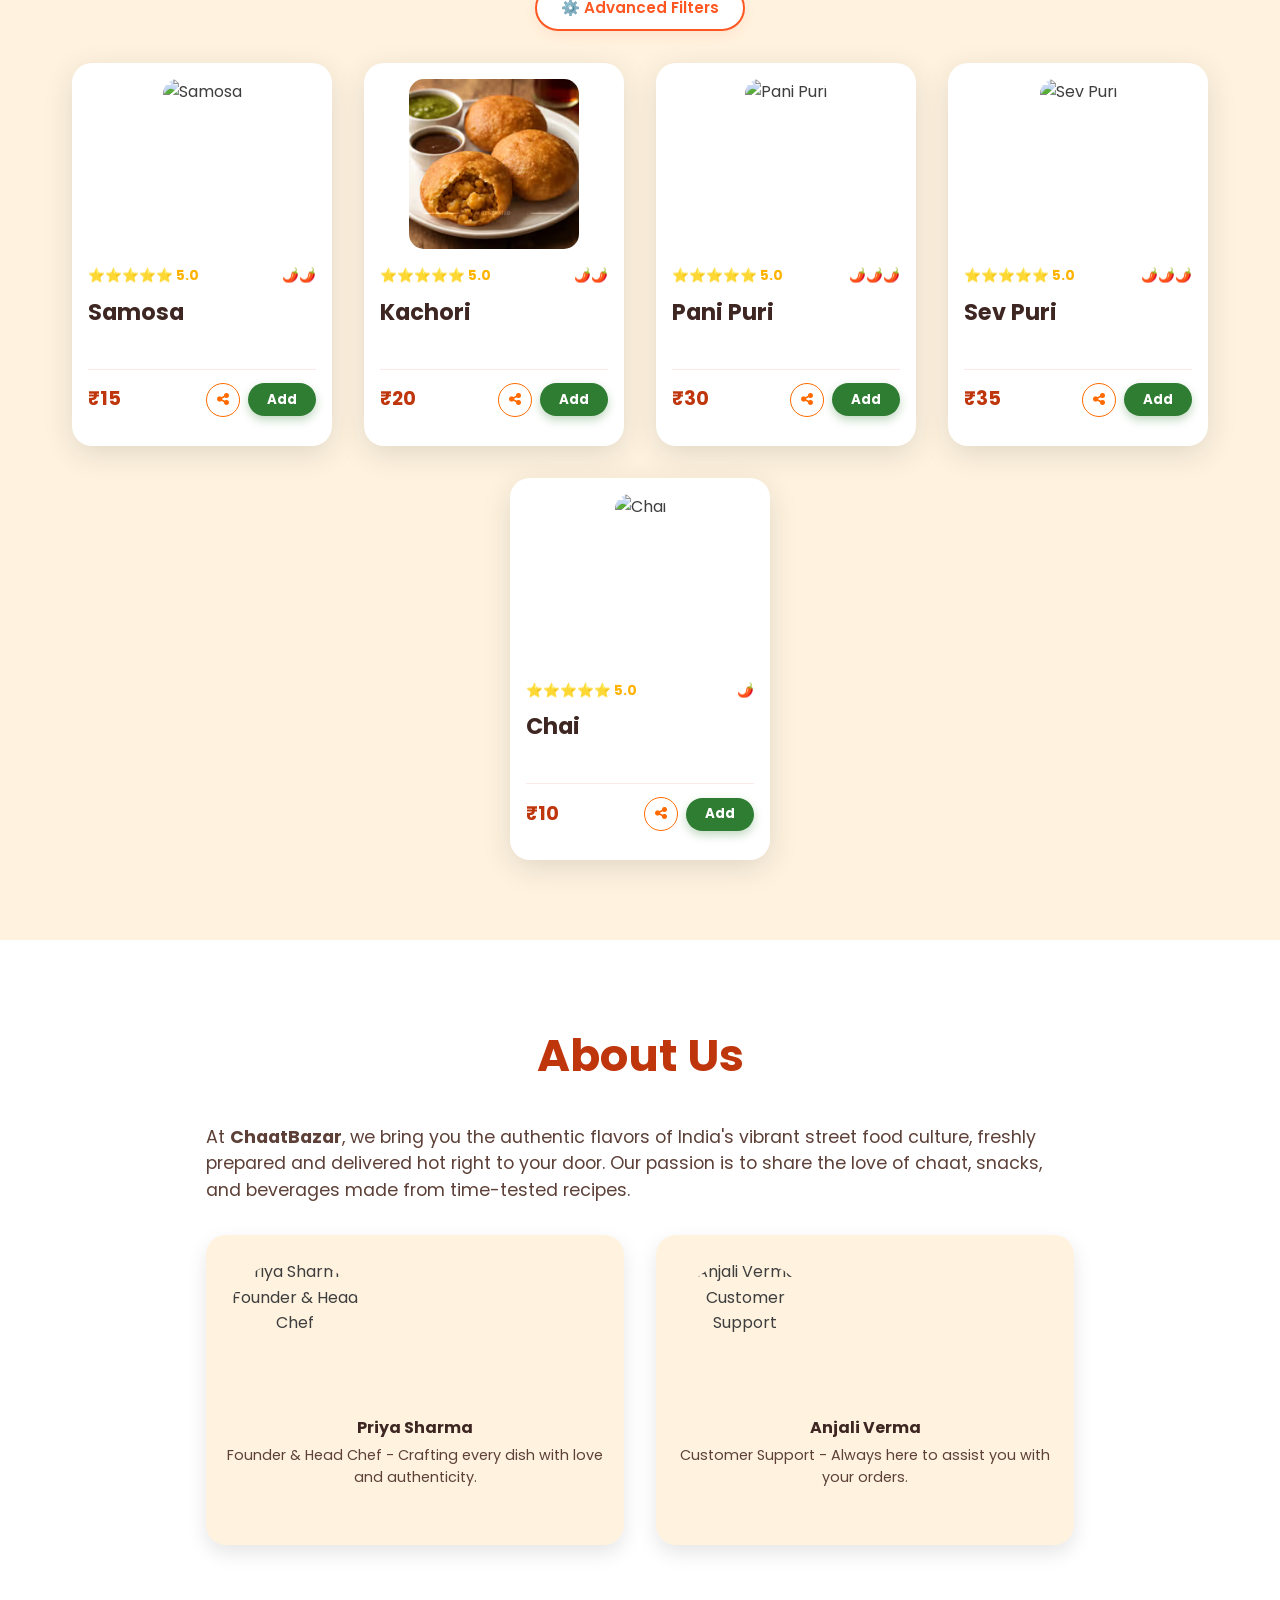
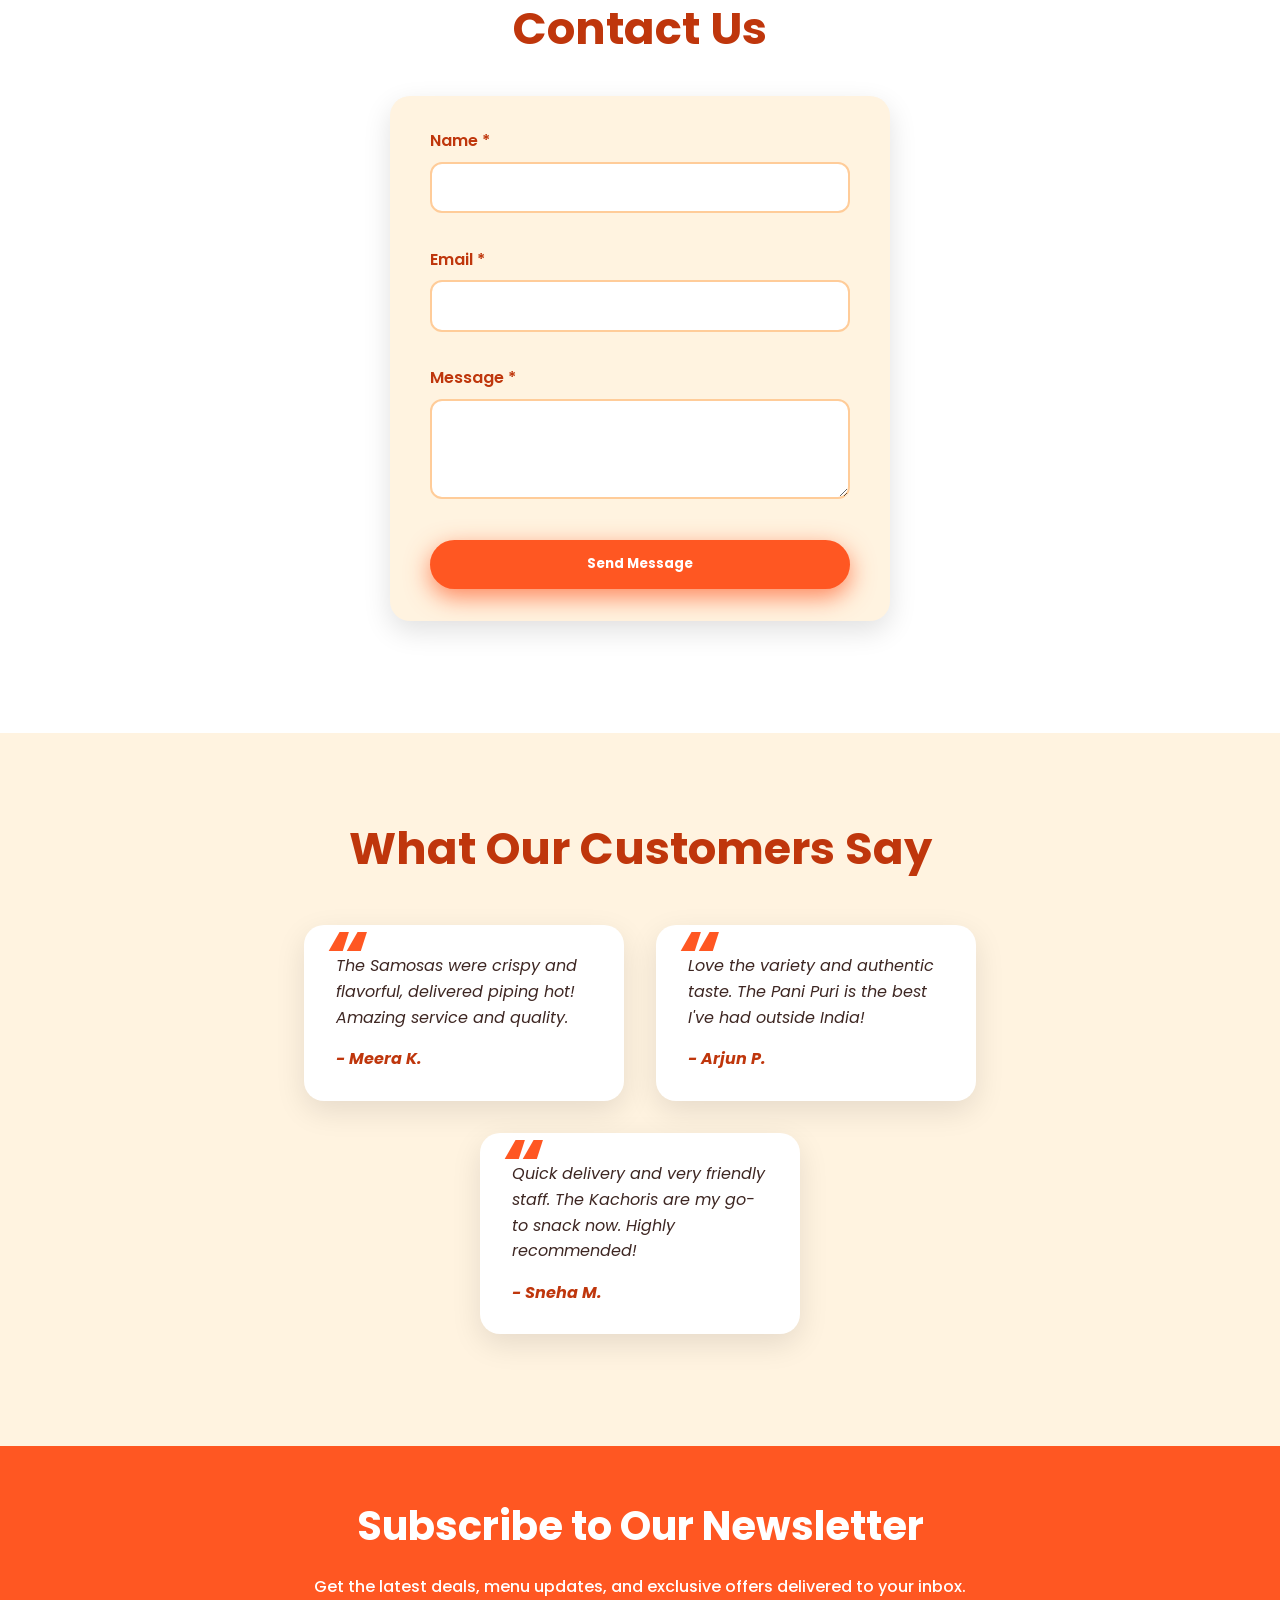
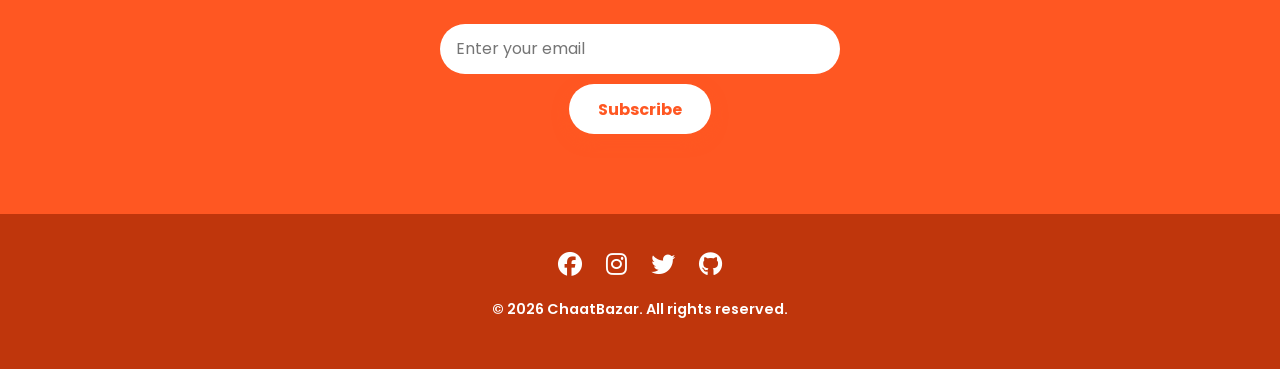
==== commit 8e876cec: "Merge pull request #141 from Divyanshu227/add-favicon Add favicon" ====
--- a/index.html
+++ b/index.html
@@ -7,7 +7,9 @@
   
   <!-- Google Fonts -->
   <link href="https://fonts.googleapis.com/css2?family=Poppins:wght@400;600;700&display=swap" rel="stylesheet" />
+  <link rel="stylesheet" href="https://cdnjs.cloudflare.com/ajax/libs/font-awesome/6.5.1/css/all.min.css" />
   <link rel="stylesheet" href="css/style.css">
+  <link rel="icon" href="favicon.png" type="image/png" />
 </head>
 <body>
 
@@ -28,10 +30,12 @@
         </div>
       </div>
       <a href="#about" class="nav-link">About</a>
+      <a href="orders.html" class="nav-link">Orders</a>
       <a href="#cart-sidebar" class="nav-link" id="cart-open-btn" aria-label="Open Cart">Cart (<span id="cart-count">0</span>)</a>
       <div class="search-bar" role="search">
-        <input type="search" placeholder="Search menu..." aria-label="Search menu" id="search-input" />
+        <input type="search" placeholder="Search menu..." aria-label="Search menu" id="search-input" autocomplete="off" />
         <button aria-label="Search" id="search-btn"></button>
+        <div class="search-suggestions" id="search-suggestions" style="display: none;"></div>
       </div>
     </nav>
   </div>
@@ -65,6 +69,64 @@
     <button class="filter-btn" data-filter="Snacks" aria-pressed="false">Snacks</button>
     <button class="filter-btn" data-filter="Chaat" aria-pressed="false">Chaat</button>
     <button class="filter-btn" data-filter="Beverages" aria-pressed="false">Beverages</button>
+  </div>
+
+  <div class="filter-toggle-container">
+    <button class="btn-filter-toggle" id="filter-toggle-btn" aria-expanded="false" aria-controls="advanced-filters">
+      <span>⚙️ Advanced Filters</span>
+    </button>
+  </div>
+
+  <div class="advanced-filters" id="advanced-filters" style="display: none;">
+    <div class="filter-grid">
+      <!-- Price Range Slider -->
+      <div class="filter-group">
+        <label for="price-range-slider">Max Price: <span id="price-slider-val">₹100</span></label>
+        <input type="range" id="price-range-slider" min="10" max="100" step="5" value="100" aria-valuemin="10" aria-valuemax="100" aria-valuenow="100" />
+      </div>
+
+      <!-- Spice Level Selector -->
+      <div class="filter-group">
+        <label for="spice-level-select">Spice Level</label>
+        <select id="spice-level-select">
+          <option value="All">All Spice Levels</option>
+          <option value="Low">🌶️ Low</option>
+          <option value="Medium">🌶️🌶️ Medium</option>
+          <option value="High">🌶️🌶️🌶️ High</option>
+        </select>
+      </div>
+
+      <!-- Rating Selector -->
+      <div class="filter-group">
+        <label for="rating-select">Minimum Rating</label>
+        <select id="rating-select">
+          <option value="All">All Ratings</option>
+          <option value="4.6">⭐ 4.6+ Stars</option>
+          <option value="4.8">⭐⭐ 4.8+ Stars</option>
+          <option value="4.9">⭐⭐⭐ 4.9+ Stars</option>
+        </select>
+      </div>
+
+      <!-- Dietary Preferences -->
+      <div class="filter-group dietary-group">
+        <label>Dietary Preferences</label>
+        <div class="checkbox-container">
+          <label class="custom-checkbox">
+            <input type="checkbox" id="dietary-vegan" />
+            <span class="checkbox-label">🌱 Vegan</span>
+          </label>
+          <label class="custom-checkbox">
+            <input type="checkbox" id="dietary-gf" />
+            <span class="checkbox-label">🌾 Gluten-Free</span>
+          </label>
+        </div>
+      </div>
+    </div>
+    
+    <!-- Reset Filters Button -->
+    <div class="filter-actions">
+      <button class="btn-reset-filters" id="reset-filters-btn">Reset All Filters</button>
+    </div>
   </div>
   <div class="cards" id="menu-cards" aria-live="polite" aria-relevant="additions removals">
     <!-- Menu cards injected here -->
@@ -158,6 +220,12 @@
 
 <!-- Footer -->
 <footer>
+  <div class="social-icons">
+    <a href="https://facebook.com" target="_blank" rel="noopener noreferrer" aria-label="Facebook"><i class="fa-brands fa-facebook"></i></a>
+    <a href="https://instagram.com" target="_blank" rel="noopener noreferrer" aria-label="Instagram"><i class="fa-brands fa-instagram"></i></a>
+    <a href="https://twitter.com" target="_blank" rel="noopener noreferrer" aria-label="Twitter"><i class="fa-brands fa-twitter"></i></a>
+    <a href="https://github.com" target="_blank" rel="noopener noreferrer" aria-label="GitHub"><i class="fa-brands fa-github"></i></a>
+  </div>
   <p>© 2026 ChaatBazar. All rights reserved.</p>
 </footer>
 
--- a/css/style.css
+++ b/css/style.css
@@ -772,4 +772,803 @@
       .filter-buttons {
         gap: 0.8rem;
       }
-    }+    }
+
+    /* ===== Mobile Navbar Fix ===== */
+@media (max-width: 480px) {
+
+  .header-inner {
+    flex-direction: column;
+    align-items: center;
+    gap: 0.8rem;
+    padding: 1rem;
+  }
+
+  .logo {
+    font-size: 1.5rem;
+    text-align: center;
+  }
+
+  nav {
+    width: 100%;
+    justify-content: center;
+    flex-wrap: wrap;
+    gap: 0.5rem;
+  }
+
+  nav a {
+    padding: 0.4rem 0.7rem;
+    font-size: 0.9rem;
+  }
+
+  .search-bar {
+    margin-left: 0;
+    width: 100%;
+    display: flex;
+    justify-content: center;
+  }
+
+  .search-bar input {
+    width: 100%;
+    max-width: 220px;
+  }
+}
+
+/* ===== Skeleton UI ===== */
+
+/* Base skeleton element */
+.skeleton {
+  background: linear-gradient(
+    90deg,
+    #f0e0d0 25%,
+    #ffe0c8 50%,
+    #f0e0d0 75%
+  );
+  background-size: 200% 100%;
+  animation: shimmer 1.5s infinite;
+  border-radius: 8px;
+  display: block;
+}
+
+@keyframes shimmer {
+  0%   { background-position: 200% 0; }
+  100% { background-position: -200% 0; }
+}
+
+/* Skeleton Card — mirrors .card layout exactly */
+.skeleton-card {
+  background: white;
+  border-radius: 20px;
+  box-shadow: 0 8px 30px rgb(0 0 0 / 0.12);
+  width: 260px;
+  display: flex;
+  flex-direction: column;
+  align-items: center;
+  padding: 1rem 1rem 1.8rem;
+  gap: 0.8rem;
+}
+
+.skeleton-card .sk-image {
+  width: 100%;
+  height: 170px;
+  border-radius: 15px;
+}
+
+.skeleton-card .sk-title {
+  width: 70%;
+  height: 20px;
+  border-radius: 6px;
+}
+
+.skeleton-card .sk-desc-line {
+  height: 13px;
+  border-radius: 6px;
+}
+
+.skeleton-card .sk-desc-line:nth-child(1) { width: 90%; }
+.skeleton-card .sk-desc-line:nth-child(2) { width: 75%; }
+
+.skeleton-card .sk-price {
+  width: 40%;
+  height: 16px;
+  border-radius: 6px;
+  margin-top: 0.2rem;
+}
+
+.skeleton-card .sk-btn {
+  width: 120px;
+  height: 38px;
+  border-radius: 40px;
+  margin-top: 0.4rem;
+}
+
+/* Skeleton Cart Item — mirrors .cart-item layout */
+.skeleton-cart-item {
+  display: flex;
+  gap: 1rem;
+  margin-bottom: 1.4rem;
+  border-radius: 15px;
+  background: white;
+  box-shadow: 0 6px 18px rgb(0 0 0 / 0.1);
+  padding: 1rem;
+  align-items: center;
+}
+
+.skeleton-cart-item .sk-thumb {
+  width: 80px;
+  height: 60px;
+  border-radius: 12px;
+  flex-shrink: 0;
+}
+
+.skeleton-cart-item .sk-lines {
+  flex: 1;
+  display: flex;
+  flex-direction: column;
+  gap: 0.5rem;
+}
+
+.skeleton-cart-item .sk-line-name {
+  height: 14px;
+  width: 60%;
+  border-radius: 6px;
+}
+
+.skeleton-cart-item .sk-line-price {
+  height: 12px;
+  width: 35%;
+  border-radius: 6px;
+}
+
+.skeleton-cart-item .sk-line-qty {
+  height: 28px;
+  width: 90px;
+  border-radius: 6px;
+}
+
+/* ===== Autocomplete Search Suggestions ===== */
+.search-suggestions {
+  position: absolute;
+  top: 100%;
+  left: 0;
+  width: 100%;
+  max-width: 250px;
+  background: rgba(255, 255, 255, 0.95);
+  backdrop-filter: blur(10px);
+  border-radius: 12px;
+  box-shadow: 0 10px 30px rgba(0, 0, 0, 0.15);
+  margin-top: 0.5rem;
+  z-index: 1001;
+  overflow: hidden;
+  border: 1px solid rgba(255, 87, 34, 0.2);
+  animation: slideDown 0.3s cubic-bezier(0.16, 1, 0.3, 1);
+}
+
+@keyframes slideDown {
+  from { opacity: 0; transform: translateY(-10px); }
+  to { opacity: 1; transform: translateY(0); }
+}
+
+.suggestion-item {
+  padding: 0.8rem 1.2rem;
+  cursor: pointer;
+  display: flex;
+  justify-content: space-between;
+  align-items: center;
+  border-bottom: 1px solid rgba(255, 87, 34, 0.1);
+  transition: background 0.2s ease, padding-left 0.2s ease;
+}
+
+.suggestion-item:last-child {
+  border-bottom: none;
+}
+
+.suggestion-item:hover {
+  background: rgba(255, 87, 34, 0.1);
+  padding-left: 1.5rem;
+}
+
+.suggestion-item.no-matches {
+  color: #bf360c;
+  font-weight: 500;
+  text-align: center;
+  justify-content: center;
+  cursor: default;
+  background: transparent !important;
+  padding: 1rem;
+}
+
+.suggestion-name {
+  font-weight: 600;
+  color: #3e2723;
+  font-size: 0.95rem;
+}
+
+.suggestion-category {
+  font-size: 0.75rem;
+  background: rgba(255, 87, 34, 0.2);
+  color: #bf360c;
+  padding: 0.2rem 0.5rem;
+  border-radius: 20px;
+  font-weight: 700;
+}
+
+/* ===== Advanced Filters UI ===== */
+.filter-toggle-container {
+  display: flex;
+  justify-content: center;
+  margin-top: 1rem;
+  margin-bottom: 2rem;
+}
+
+.btn-filter-toggle {
+  background: white;
+  border: 2px solid #ff5722;
+  color: #ff5722;
+  padding: 0.6rem 1.5rem;
+  border-radius: 50px;
+  font-weight: 600;
+  font-size: 0.95rem;
+  display: flex;
+  align-items: center;
+  gap: 0.5rem;
+  transition: all 0.3s cubic-bezier(0.16, 1, 0.3, 1);
+  box-shadow: 0 4px 15px rgba(255, 87, 34, 0.1);
+}
+
+.btn-filter-toggle:hover {
+  background: #fbe9e7;
+  transform: translateY(-2px);
+  box-shadow: 0 6px 20px rgba(255, 87, 34, 0.2);
+}
+
+.btn-filter-toggle.active {
+  background: #ff5722;
+  color: white;
+  box-shadow: 0 6px 20px rgba(255, 87, 34, 0.4);
+}
+
+.advanced-filters {
+  max-width: 800px;
+  margin: 0 auto 3rem;
+  background: rgba(255, 255, 255, 0.8);
+  backdrop-filter: blur(15px);
+  border: 1px solid rgba(255, 87, 34, 0.15);
+  border-radius: 20px;
+  padding: 2rem;
+  box-shadow: 0 10px 30px rgba(0, 0, 0, 0.08);
+  animation: fadeIn 0.4s ease;
+}
+
+@keyframes fadeIn {
+  from { opacity: 0; transform: translateY(10px); }
+  to { opacity: 1; transform: translateY(0); }
+}
+
+.filter-grid {
+  display: grid;
+  grid-template-columns: repeat(auto-fit, minmax(200px, 1fr));
+  gap: 2rem;
+}
+
+.filter-group {
+  display: flex;
+  flex-direction: column;
+  gap: 0.6rem;
+}
+
+.filter-group label {
+  font-weight: 700;
+  color: #bf360c;
+  font-size: 0.95rem;
+}
+
+/* Slider Custom Styles */
+.filter-group input[type="range"] {
+  -webkit-appearance: none;
+  width: 100%;
+  height: 6px;
+  border-radius: 3px;
+  background: #ffe0b2;
+  outline: none;
+}
+
+.filter-group input[type="range"]::-webkit-slider-thumb {
+  -webkit-appearance: none;
+  appearance: none;
+  width: 18px;
+  height: 18px;
+  border-radius: 50%;
+  background: #ff5722;
+  cursor: pointer;
+  transition: transform 0.1s ease;
+  box-shadow: 0 0 8px rgba(255, 87, 34, 0.4);
+}
+
+.filter-group input[type="range"]::-webkit-slider-thumb:hover {
+  transform: scale(1.2);
+}
+
+#price-slider-val {
+  font-weight: 700;
+  color: #ff5722;
+}
+
+/* Selectors custom styles */
+.filter-group select {
+  padding: 0.6rem 0.8rem;
+  border-radius: 10px;
+  border: 2px solid #ffcc99;
+  background: white;
+  font-size: 0.95rem;
+  color: #5d4037;
+  outline: none;
+  cursor: pointer;
+  font-family: inherit;
+  transition: border-color 0.3s ease;
+}
+
+.filter-group select:focus {
+  border-color: #ff5722;
+}
+
+/* Dietary custom checkboxes */
+.checkbox-container {
+  display: flex;
+  flex-direction: column;
+  gap: 0.6rem;
+  margin-top: 0.2rem;
+}
+
+.custom-checkbox {
+  display: flex;
+  align-items: center;
+  gap: 0.6rem;
+  cursor: pointer;
+  user-select: none;
+}
+
+.custom-checkbox input[type="checkbox"] {
+  width: 18px;
+  height: 18px;
+  accent-color: #ff5722;
+  cursor: pointer;
+}
+
+.checkbox-label {
+  font-size: 0.95rem;
+  font-weight: 600;
+  color: #5d4037 !important;
+}
+
+.filter-actions {
+  display: flex;
+  justify-content: flex-end;
+  margin-top: 2rem;
+  padding-top: 1.5rem;
+  border-top: 1px solid rgba(255, 87, 34, 0.1);
+}
+
+.btn-reset-filters {
+  background: transparent;
+  border: 2px solid #bf360c;
+  color: #bf360c;
+  padding: 0.5rem 1.5rem;
+  border-radius: 50px;
+  font-weight: 600;
+  font-size: 0.9rem;
+  transition: all 0.3s ease;
+}
+
+.btn-reset-filters:hover {
+  background: #bf360c;
+  color: white;
+  box-shadow: 0 4px 15px rgba(191, 54, 12, 0.3);
+}
+
+/* ===== Highlights & Food Metadata Styles ===== */
+mark.highlight {
+  background: linear-gradient(120deg, #ffe082 0%, #ffd54f 100%);
+  color: #3e2723;
+  padding: 0.1rem 0.3rem;
+  border-radius: 4px;
+  font-weight: inherit;
+  box-shadow: 0 2px 8px rgba(255, 213, 79, 0.4);
+}
+
+.card-meta {
+  display: flex;
+  justify-content: space-between;
+  width: 100%;
+  margin-bottom: 0.5rem;
+  font-size: 0.85rem;
+  font-weight: 700;
+}
+
+.card-meta .rating {
+  color: #ffb300;
+}
+
+.card-meta .spice {
+  color: #bf360c;
+}
+
+.card-tags {
+  display: flex;
+  gap: 0.4rem;
+  flex-wrap: wrap;
+  margin-top: 0.8rem;
+}
+
+.tag {
+  font-size: 0.7rem;
+  padding: 0.2rem 0.6rem;
+  border-radius: 12px;
+  font-weight: 700;
+  text-transform: uppercase;
+  letter-spacing: 0.5px;
+}
+
+.tag-vegan {
+  background: #e8f5e9;
+  color: #2e7d32;
+  border: 1px solid rgba(46, 125, 50, 0.2);
+}
+
+.tag-gluten-free {
+  background: #e0f7fa;
+  color: #00838f;
+  border: 1px solid rgba(0, 131, 143, 0.2);
+}
+
+/* Fix description layout on food card */
+.card-content {
+  width: 100%;
+  display: flex;
+  flex-direction: column;
+  flex-grow: 1;
+}
+
+.card-content h3 {
+  margin-bottom: 0.4rem;
+}
+
+.card-content p {
+  font-size: 0.9rem;
+  color: #5d4037;
+  line-height: 1.4;
+  margin-bottom: auto;
+}
+
+.card-footer {
+  width: 100%;
+  display: flex;
+  justify-content: space-between;
+  align-items: center;
+  margin-top: 1.2rem;
+  padding-top: 0.8rem;
+  border-top: 1px solid #fbe9e7;
+}
+
+.card-footer .price {
+  font-size: 1.2rem;
+  font-weight: 700;
+  color: #bf360c;
+}
+
+.card-footer .add-btn {
+  background: #2e7d32;
+  color: white;
+  padding: 0.4rem 1.2rem;
+  border-radius: 50px;
+  border: none;
+  font-weight: 700;
+  box-shadow: 0 4px 10px rgba(46, 125, 50, 0.3);
+  transition: all 0.3s ease;
+}
+
+.card-footer .add-btn:hover {
+  background: #1b5e20;
+  box-shadow: 0 6px 15px rgba(27, 94, 32, 0.5);
+  transform: translateY(-1px);
+}
+
+.card-footer-actions {
+  display: flex;
+  align-items: center;
+  gap: 0.5rem;
+}
+
+.share-btn {
+  background: transparent;
+  border: 1.5px solid #ff6b00;
+  color: #ff6b00;
+  border-radius: 50%;
+  width: 34px;
+  height: 34px;
+  padding: 0;
+  font-size: 0.85rem;
+  cursor: pointer;
+  transition: all 0.3s ease;
+  display: flex;
+  align-items: center;
+  justify-content: center;
+}
+
+.share-btn:hover {
+  background: #ff6b00;
+  color: #fff;
+  box-shadow: 0 4px 10px rgba(255, 107, 0, 0.35);
+  transform: translateY(-1px);
+}
+
+.share-btn:focus-visible {
+  outline: 2px solid #ff6b00;
+  outline-offset: 2px;
+}
+/* ===== Orders Dashboard Layout ===== */
+.orders-page {
+  padding-top: 4rem;
+  padding-bottom: 5rem;
+}
+
+.orders-page h1 {
+  font-size: 2.2rem;
+  color: #bf360c;
+  margin-bottom: 2.5rem;
+  text-align: center;
+  font-weight: 700;
+}
+
+.orders-container {
+  display: flex;
+  flex-direction: column;
+  gap: 2.5rem;
+  max-width: 800px;
+  margin: 0 auto;
+}
+
+/* Empty Orders Page */
+.empty-orders {
+  text-align: center;
+  background: rgba(255, 255, 255, 0.85);
+  backdrop-filter: blur(15px);
+  border: 1px solid rgba(255, 87, 34, 0.15);
+  border-radius: 20px;
+  padding: 4rem 2rem;
+  box-shadow: 0 10px 30px rgba(0, 0, 0, 0.08);
+}
+
+.empty-orders h2 {
+  font-size: 1.6rem;
+  color: #3e2723;
+  margin-bottom: 0.8rem;
+}
+
+.empty-orders p {
+  color: #5d4037;
+  font-size: 1.05rem;
+  margin-bottom: 1.5rem;
+}
+
+/* Order Progress Card */
+.order-card {
+  background: rgba(255, 255, 255, 0.9);
+  backdrop-filter: blur(10px);
+  border: 1px solid rgba(255, 87, 34, 0.15);
+  border-radius: 20px;
+  padding: 2rem;
+  box-shadow: 0 8px 25px rgba(0, 0, 0, 0.06);
+  transition: transform 0.3s ease, box-shadow 0.3s ease;
+}
+
+.order-card:hover {
+  transform: translateY(-2px);
+  box-shadow: 0 12px 35px rgba(255, 87, 34, 0.1);
+}
+
+.order-card-header {
+  display: flex;
+  justify-content: space-between;
+  align-items: center;
+  border-bottom: 1px solid #fbe9e7;
+  padding-bottom: 1.2rem;
+  margin-bottom: 1.5rem;
+  flex-wrap: wrap;
+  gap: 1rem;
+}
+
+.order-meta-info {
+  display: flex;
+  flex-direction: column;
+  gap: 0.3rem;
+}
+
+.order-id {
+  font-size: 1.1rem;
+  color: #3e2723;
+}
+
+.order-date {
+  font-size: 0.85rem;
+  color: #8d6e63;
+}
+
+/* Status Badges */
+.status-badge {
+  font-size: 0.85rem;
+  font-weight: 700;
+  padding: 0.4rem 1rem;
+  border-radius: 20px;
+  text-transform: uppercase;
+  letter-spacing: 0.5px;
+  display: inline-block;
+}
+
+.status-badge.status-pending {
+  background: #fff8e1;
+  color: #ffb300;
+  border: 1px solid rgba(255, 179, 0, 0.3);
+}
+
+.status-badge.status-preparing {
+  background: #fbe9e7;
+  color: #ff5722;
+  border: 1px solid rgba(255, 87, 34, 0.3);
+}
+
+.status-badge.status-on-the-way {
+  background: #e1f5fe;
+  color: #0288d1;
+  border: 1px solid rgba(2, 136, 209, 0.3);
+}
+
+.status-badge.status-delivered {
+  background: #e8f5e9;
+  color: #2e7d32;
+  border: 1px solid rgba(46, 125, 50, 0.3);
+}
+
+/* Graphical Progress Stepper Track */
+.order-timeline {
+  display: flex;
+  align-items: center;
+  justify-content: space-between;
+  margin: 2rem 0 2.5rem;
+  padding: 0 1rem;
+}
+
+.timeline-step {
+  display: flex;
+  flex-direction: column;
+  align-items: center;
+  position: relative;
+  z-index: 2;
+  gap: 0.5rem;
+}
+
+.step-circle {
+  width: 32px;
+  height: 32px;
+  border-radius: 50%;
+  background: #e0e0e0;
+  color: #757575;
+  display: flex;
+  align-items: center;
+  justify-content: center;
+  font-weight: 700;
+  font-size: 0.9rem;
+  transition: all 0.4s ease;
+  border: 2px solid transparent;
+}
+
+.step-label {
+  font-size: 0.8rem;
+  font-weight: 600;
+  color: #9e9e9e;
+  transition: all 0.4s ease;
+}
+
+/* Timeline Connectors */
+.timeline-line {
+  flex: 1;
+  height: 4px;
+  background: #e0e0e0;
+  margin-top: -1.2rem;
+  z-index: 1;
+  transition: all 0.4s ease;
+}
+
+/* Highlighted Progress Active Steps states */
+.timeline-step.active .step-circle {
+  background: #ffe0b2;
+  color: #ff5722;
+  border-color: #ff5722;
+}
+
+.timeline-step.active .step-label {
+  color: #ff5722;
+}
+
+.timeline-step.current .step-circle {
+  background: #ff5722;
+  color: white;
+  box-shadow: 0 0 12px rgba(255, 87, 34, 0.5);
+  transform: scale(1.15);
+}
+
+.timeline-step.current .step-label {
+  font-weight: 700;
+  color: #bf360c;
+}
+
+.timeline-line.active {
+  background: #ffaa66;
+}
+
+/* Order Item Row Summary Layout */
+.order-items-list {
+  display: flex;
+  flex-direction: column;
+  gap: 0.6rem;
+  background: #fafafa;
+  border-radius: 12px;
+  padding: 1.2rem;
+  margin-bottom: 1.5rem;
+  border: 1px solid #fbe9e7;
+}
+
+.order-item-row {
+  display: flex;
+  justify-content: space-between;
+  font-size: 0.95rem;
+  color: #5d4037;
+}
+
+.order-item-row span:first-child {
+  font-weight: 600;
+}
+
+.order-item-row span:last-child {
+  font-weight: 700;
+}
+
+/* Order Card Footer */
+.order-card-footer {
+  display: flex;
+  justify-content: space-between;
+  align-items: center;
+  flex-wrap: wrap;
+  gap: 1rem;
+}
+
+.order-total-price {
+  font-size: 1.05rem;
+  color: #5d4037;
+}
+
+.order-total-price strong {
+  font-size: 1.3rem;
+  color: #bf360c;
+  margin-left: 0.4rem;
+}
+
+/* Reorder Button styling */
+.btn-reorder {
+  background: #ff5722;
+  color: white;
+  border: none;
+  padding: 0.6rem 1.6rem;
+  border-radius: 50px;
+  font-weight: 700;
+  font-size: 0.95rem;
+  box-shadow: 0 4px 15px rgba(255, 87, 34, 0.3);
+  transition: all 0.3s ease;
+  cursor: pointer;
+}
+
+.btn-reorder:hover {
+  background: #bf360c;
+  box-shadow: 0 6px 20px rgba(191, 54, 12, 0.4);
+  transform: translateY(-1px);
+}
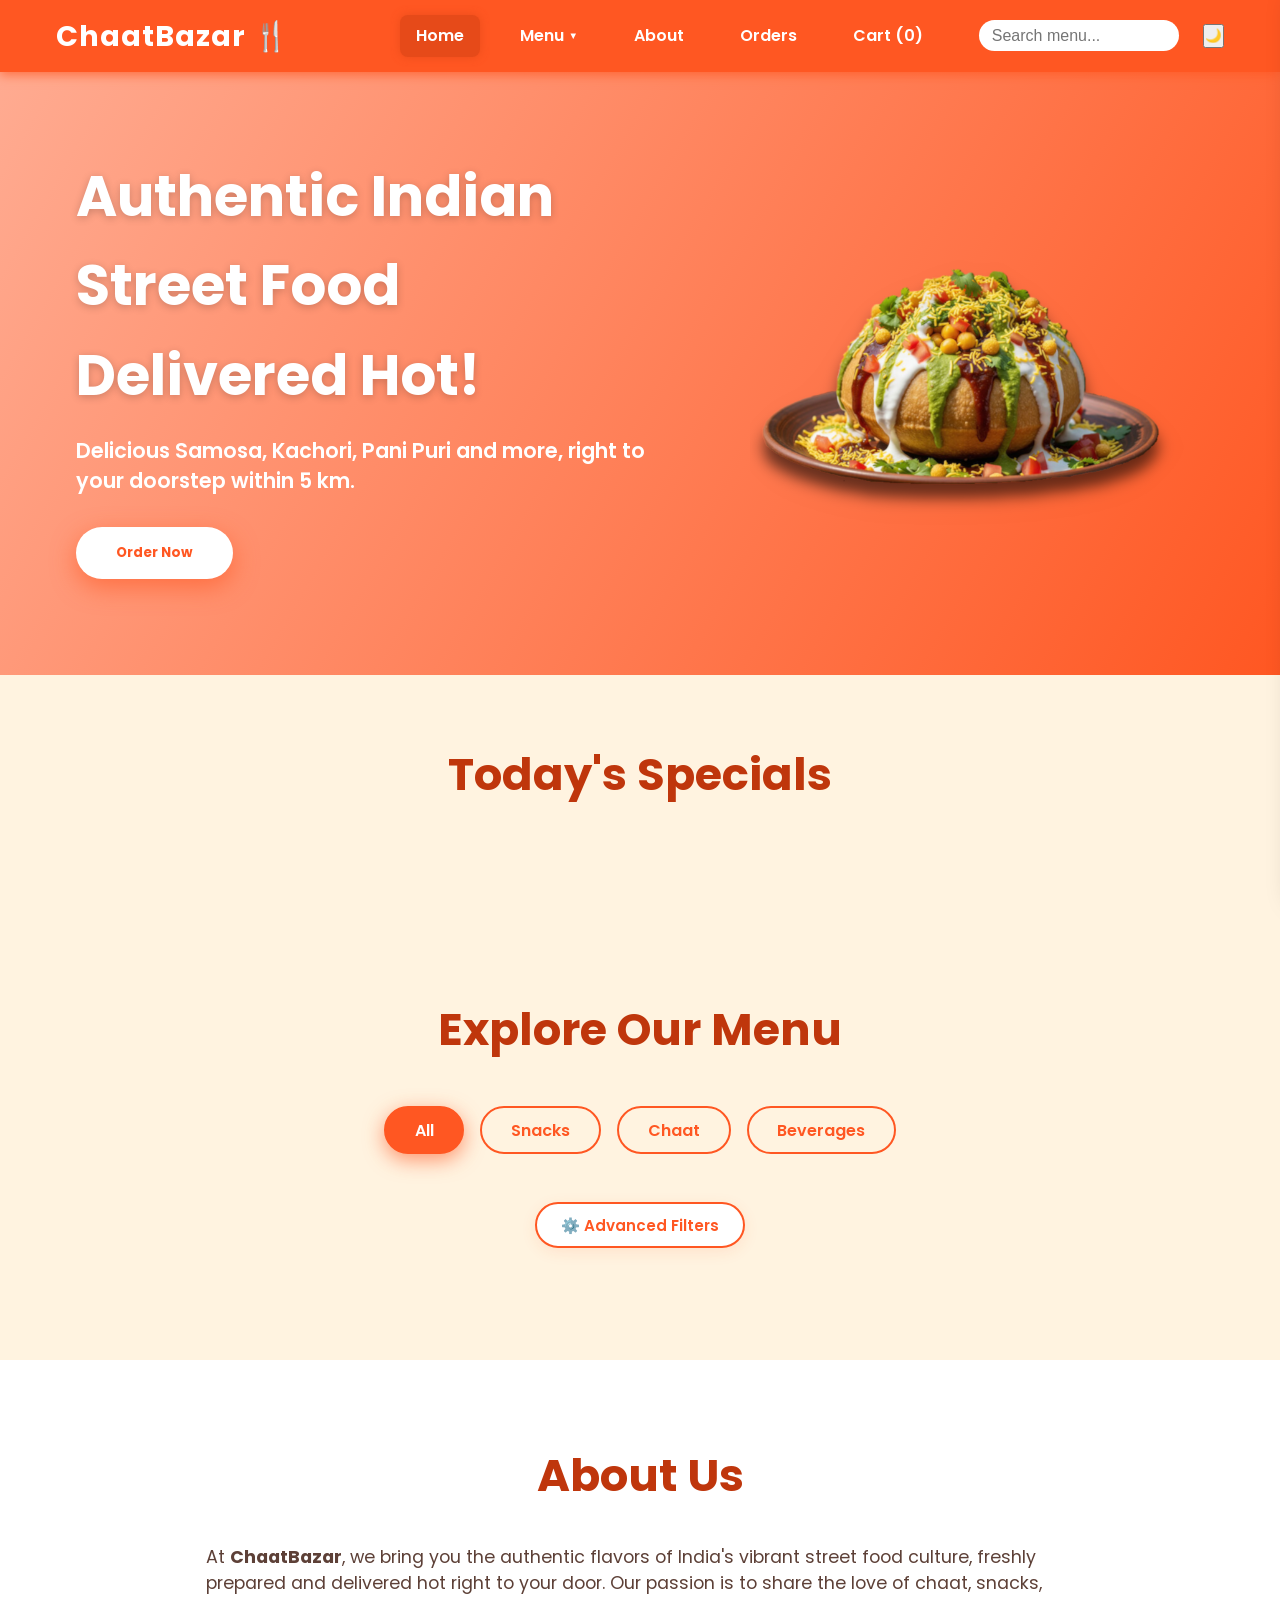
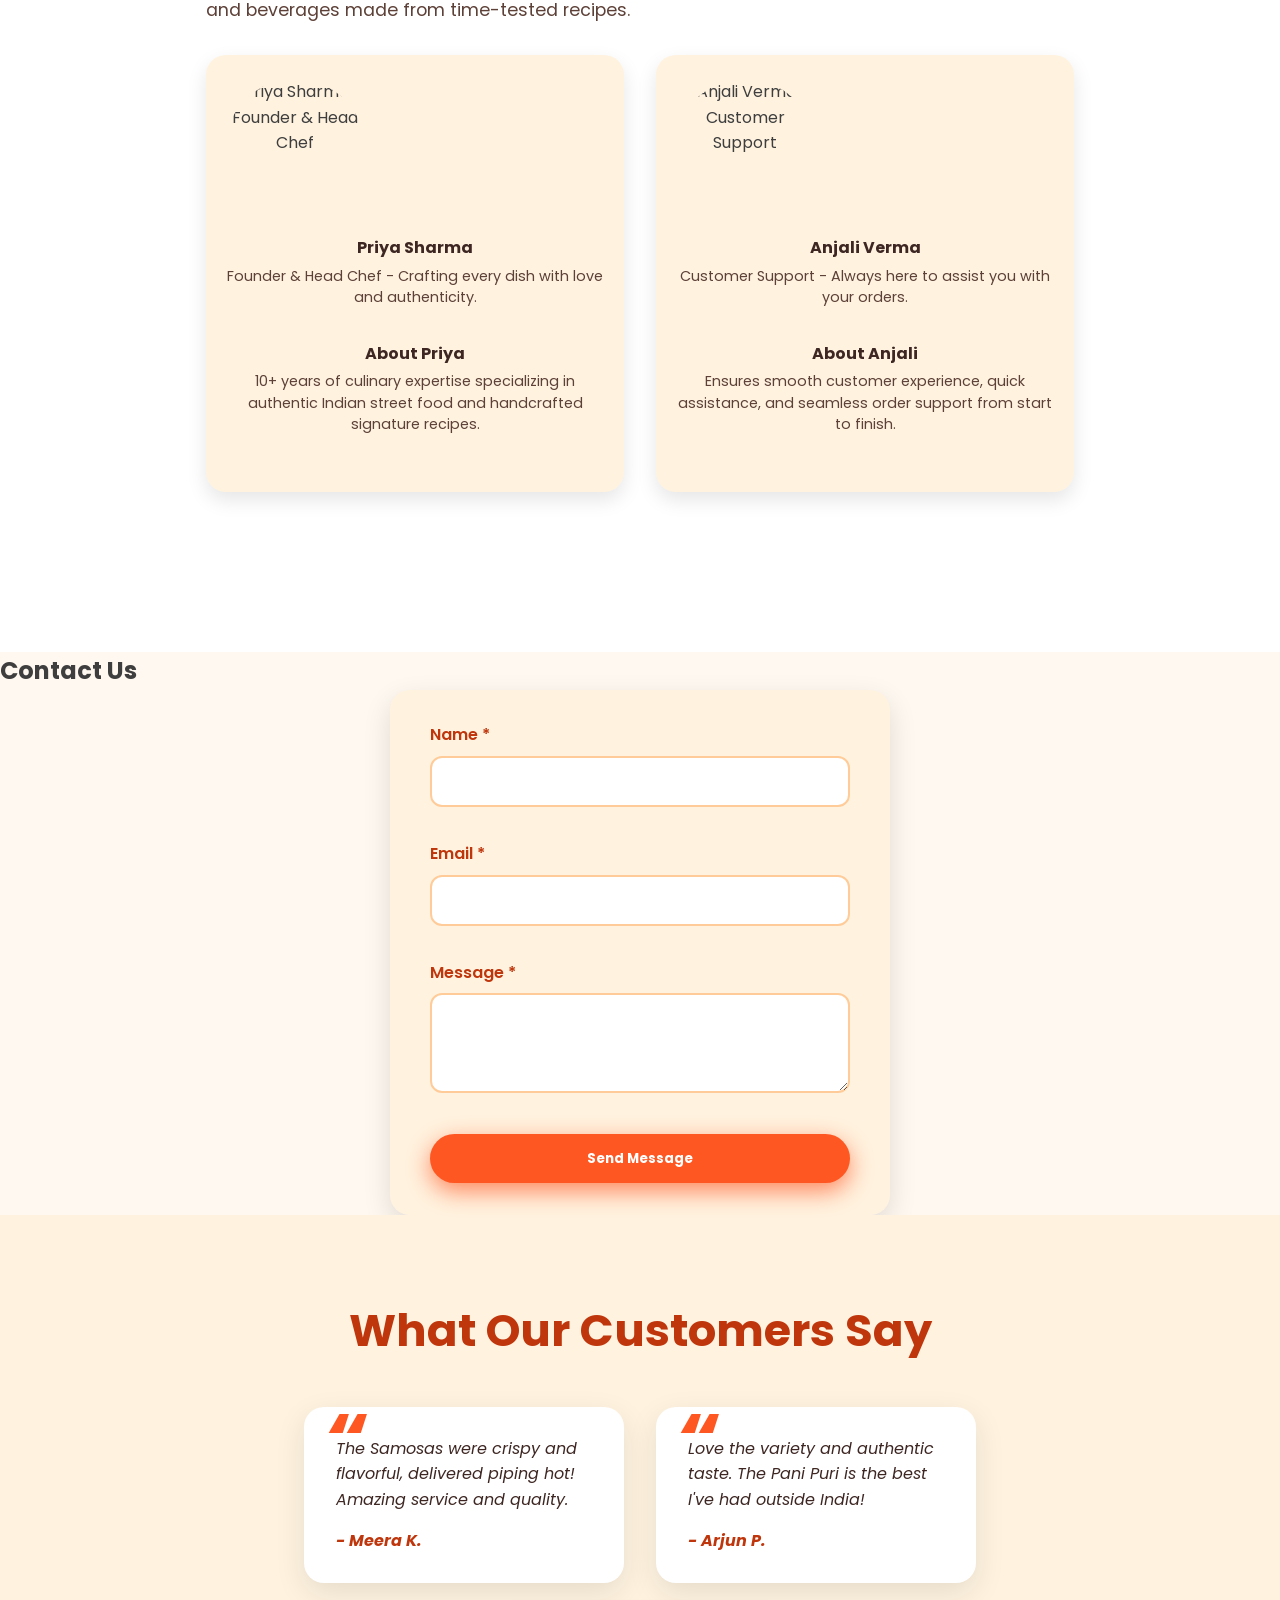
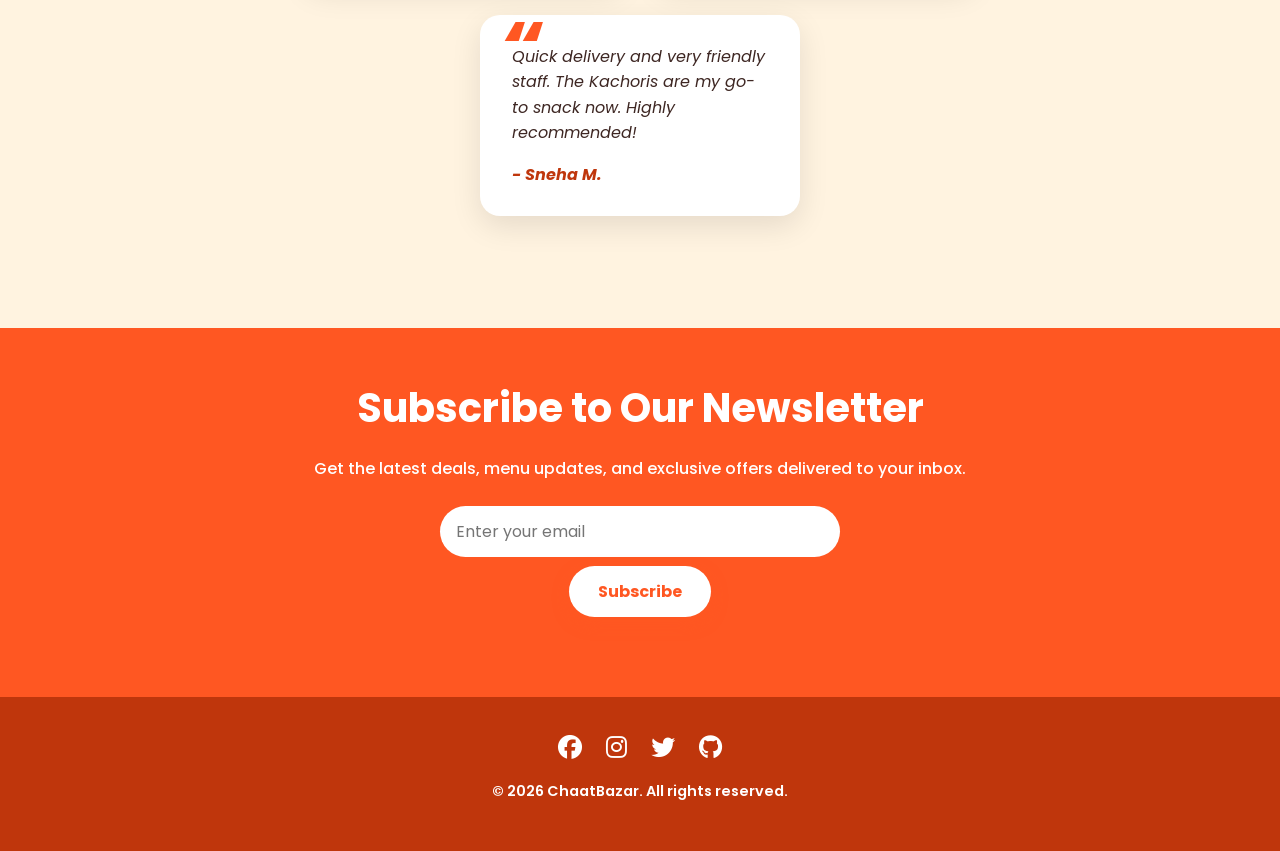
==== commit ee7d376b: "Merge pull request #194 from shivv2430/favourite Add Favorites/Bookmark Feature for Food Items" ====
--- a/index.html
+++ b/index.html
@@ -1,234 +1,276 @@
-<!DOCTYPE html>
-<html lang="en">
-<head>
-  <meta charset="UTF-8" />
-  <meta name="viewport" content="width=device-width, initial-scale=1" />
-  <title>ChaatBazar 🍴 | Authentic Indian Street Food Delivered Hot</title>
-  
-  <!-- Google Fonts -->
-  <link href="https://fonts.googleapis.com/css2?family=Poppins:wght@400;600;700&display=swap" rel="stylesheet" />
-  <link rel="stylesheet" href="https://cdnjs.cloudflare.com/ajax/libs/font-awesome/6.5.1/css/all.min.css" />
-  <link rel="stylesheet" href="css/style.css">
-  <link rel="icon" href="favicon.png" type="image/png" />
-</head>
-<body>
-
-<!-- Header & Navigation -->
-<header>
-  <div class="header-inner container" role="banner">
-    <a href="#" class="logo" aria-label="ChaatBazar Home">ChaatBazar 🍴</a>
-    <nav role="navigation" aria-label="Primary Navigation">
-      <a href="#hero" class="nav-link active" tabindex="0">Home</a>
-      <div class="dropdown" tabindex="0" aria-haspopup="true" aria-expanded="false">
-        <a href="#menu" class="dropdown-toggle nav-link">Menu</a>
-        <div class="dropdown-menu" role="menu" aria-label="Menu Categories">
-          <a href="#specials" role="menuitem" tabindex="-1" class="menu-filter" data-filter="Specials">Specials</a>
-          <a href="#menu" role="menuitem" tabindex="-1" class="menu-filter" data-filter="Snacks">Snacks</a>
-          <a href="#menu" role="menuitem" tabindex="-1" class="menu-filter" data-filter="Chaat">Chaat</a>
-          <a href="#menu" role="menuitem" tabindex="-1" class="menu-filter" data-filter="Beverages">Beverages</a>
-          <a href="#menu" role="menuitem" tabindex="-1" class="menu-filter" data-filter="All">All</a>
-        </div>
-      </div>
-      <a href="#about" class="nav-link">About</a>
-      <a href="orders.html" class="nav-link">Orders</a>
-      <a href="#cart-sidebar" class="nav-link" id="cart-open-btn" aria-label="Open Cart">Cart (<span id="cart-count">0</span>)</a>
-      <div class="search-bar" role="search">
-        <input type="search" placeholder="Search menu..." aria-label="Search menu" id="search-input" autocomplete="off" />
-        <button aria-label="Search" id="search-btn"></button>
-        <div class="search-suggestions" id="search-suggestions" style="display: none;"></div>
-      </div>
-    </nav>
-  </div>
-</header>
-
-<!-- Hero Section -->
-<section id="hero" class="hero" role="region" aria-label="Hero Section">
-  <div class="hero-content">
-    <h1>Authentic Indian Street Food Delivered Hot!</h1>
-    <p>Delicious Samosa, Kachori, Pani Puri and more, right to your doorstep within 5 km.</p>
-    <button class="btn-primary" id="order-now-btn" aria-haspopup="true" aria-controls="menu">Order Now</button>
-  </div>
-  <div class="hero-image" aria-hidden="true">
-    <img src="img/chaat.png" alt="Colorful Indian street food platter" />
-  </div>
-</section>
-
-<!-- Specials Section -->
-<section id="specials" class="specials" role="region" aria-label="Today's Specials">
-  <h2 class="section-title">Today's Specials</h2>
-  <div class="cards" id="specials-cards">
-    <!-- Special cards will be injected here -->
-  </div>
-</section>
-
-<!-- Menu Section -->
-<section id="menu" class="menu" role="region" aria-label="Full Menu">
-  <h2 class="section-title">Explore Our Menu</h2>
-  <div class="filter-buttons" role="toolbar" aria-label="Filter menu categories">
-    <button class="filter-btn active" data-filter="All" aria-pressed="true">All</button>
-    <button class="filter-btn" data-filter="Snacks" aria-pressed="false">Snacks</button>
-    <button class="filter-btn" data-filter="Chaat" aria-pressed="false">Chaat</button>
-    <button class="filter-btn" data-filter="Beverages" aria-pressed="false">Beverages</button>
-  </div>
-
-  <div class="filter-toggle-container">
-    <button class="btn-filter-toggle" id="filter-toggle-btn" aria-expanded="false" aria-controls="advanced-filters">
-      <span>⚙️ Advanced Filters</span>
-    </button>
-  </div>
-
-  <div class="advanced-filters" id="advanced-filters" style="display: none;">
-    <div class="filter-grid">
-      <!-- Price Range Slider -->
-      <div class="filter-group">
-        <label for="price-range-slider">Max Price: <span id="price-slider-val">₹100</span></label>
-        <input type="range" id="price-range-slider" min="10" max="100" step="5" value="100" aria-valuemin="10" aria-valuemax="100" aria-valuenow="100" />
-      </div>
-
-      <!-- Spice Level Selector -->
-      <div class="filter-group">
-        <label for="spice-level-select">Spice Level</label>
-        <select id="spice-level-select">
-          <option value="All">All Spice Levels</option>
-          <option value="Low">🌶️ Low</option>
-          <option value="Medium">🌶️🌶️ Medium</option>
-          <option value="High">🌶️🌶️🌶️ High</option>
-        </select>
-      </div>
-
-      <!-- Rating Selector -->
-      <div class="filter-group">
-        <label for="rating-select">Minimum Rating</label>
-        <select id="rating-select">
-          <option value="All">All Ratings</option>
-          <option value="4.6">⭐ 4.6+ Stars</option>
-          <option value="4.8">⭐⭐ 4.8+ Stars</option>
-          <option value="4.9">⭐⭐⭐ 4.9+ Stars</option>
-        </select>
-      </div>
-
-      <!-- Dietary Preferences -->
-      <div class="filter-group dietary-group">
-        <label>Dietary Preferences</label>
-        <div class="checkbox-container">
-          <label class="custom-checkbox">
-            <input type="checkbox" id="dietary-vegan" />
-            <span class="checkbox-label">🌱 Vegan</span>
-          </label>
-          <label class="custom-checkbox">
-            <input type="checkbox" id="dietary-gf" />
-            <span class="checkbox-label">🌾 Gluten-Free</span>
-          </label>
-        </div>
-      </div>
-    </div>
-    
-    <!-- Reset Filters Button -->
-    <div class="filter-actions">
-      <button class="btn-reset-filters" id="reset-filters-btn">Reset All Filters</button>
-    </div>
-  </div>
-  <div class="cards" id="menu-cards" aria-live="polite" aria-relevant="additions removals">
-    <!-- Menu cards injected here -->
-  </div>
-</section>
-
-<!-- About Section -->
-<section id="about" class="about" role="region" aria-label="About ChaatBazar">
-  <div class="container">
-    <h2>About Us</h2>
-    <p>At <strong>ChaatBazar</strong>, we bring you the authentic flavors of India's vibrant street food culture, freshly prepared and delivered hot right to your door. Our passion is to share the love of chaat, snacks, and beverages made from time-tested recipes.</p>
-    <div class="team" aria-label="Meet our team">
-      <article class="team-member" tabindex="0">
-        <img src="https://randomuser.me/api/portraits/women/68.jpg" alt="Priya Sharma - Founder & Head Chef" />
-        <h4>Priya Sharma</h4>
-        <p>Founder & Head Chef - Crafting every dish with love and authenticity.</p>
-      </article>
-      <article class="team-member" tabindex="0">
-        <img src="https://randomuser.me/api/portraits/women/45.jpg" alt="Anjali Verma - Customer Support" />
-        <h4>Anjali Verma</h4>
-        <p>Customer Support - Always here to assist you with your orders.</p>
-      </article>
-    </div>
-
-    <!-- Contact Form -->
-    <h2>Contact Us</h2>
-    <form class="contact-form" id="contact-form" novalidate aria-label="Contact Form">
-      <label for="name">Name <span class="required">*</span></label>
-      <input type="text" id="name" name="name" required aria-required="true" minlength="2" />
-      <div class="error-msg" id="error-name" aria-live="assertive"></div>
-
-      <label for="email">Email <span class="required">*</span></label>
-      <input type="email" id="email" name="email" required aria-required="true" />
-      <div class="error-msg" id="error-email" aria-live="assertive"></div>
-
-      <label for="message">Message <span class="required">*</span></label>
-      <textarea id="message" name="message" required aria-required="true" minlength="10"></textarea>
-      <div class="error-msg" id="error-message" aria-live="assertive"></div>
-
-      <div class="form-success-msg" id="form-success" role="alert" aria-live="polite" style="display:none;">
-        Your message has been sent. We'll get back to you soon.
-      </div>
-      <button type="submit" class="btn-submit">Send Message</button>
-    </form>
-  </div>
-</section>
-
-<!-- Testimonials -->
-<section class="testimonials" role="region" aria-label="Customer Testimonials">
-  <h2 class="section-title">What Our Customers Say</h2>
-  <div class="testimonial-cards">
-    <blockquote class="testimonial" tabindex="0">
-      <p>The Samosas were crispy and flavorful, delivered piping hot! Amazing service and quality.</p>
-      <cite class="author">- Meera K.</cite>
-    </blockquote>
-    <blockquote class="testimonial" tabindex="0">
-      <p>Love the variety and authentic taste. The Pani Puri is the best I've had outside India!</p>
-      <cite class="author">- Arjun P.</cite>
-    </blockquote>
-    <blockquote class="testimonial" tabindex="0">
-      <p>Quick delivery and very friendly staff. The Kachoris are my go-to snack now. Highly recommended!</p>
-      <cite class="author">- Sneha M.</cite>
-    </blockquote>
-  </div>
-</section>
-
-<!-- Newsletter Signup -->
-<section class="newsletter" role="region" aria-label="Newsletter Signup">
-  <h2>Subscribe to Our Newsletter</h2>
-  <p>Get the latest deals, menu updates, and exclusive offers delivered to your inbox.</p>
-  <form class="newsletter-form" id="newsletter-form" aria-label="Newsletter subscription form">
-    <input type="email" id="newsletter-email" name="newsletter-email" placeholder="Enter your email" required aria-required="true" />
-    <button type="submit" aria-label="Subscribe to newsletter">Subscribe</button>
-  </form>
-</section>
-
-<!-- Cart Sidebar -->
-<aside id="cart-sidebar" role="region" aria-label="Shopping Cart" aria-hidden="true">
-  <div id="cart-header">
-    Your Cart
-    <button id="cart-close" aria-label="Close Cart">&times;</button>
-  </div>
-  <div id="cart-items" tabindex="0" aria-live="polite" aria-relevant="additions removals">
-    <!-- Cart items injected here -->
-  </div>
-  <div id="cart-footer">
-    <span id="cart-total">Total: ₹0</span>
-    <button id="checkout-btn" disabled>Checkout</button>
-  </div>
-</aside>
-
-<!-- Footer -->
-<footer>
-  <div class="social-icons">
-    <a href="https://facebook.com" target="_blank" rel="noopener noreferrer" aria-label="Facebook"><i class="fa-brands fa-facebook"></i></a>
-    <a href="https://instagram.com" target="_blank" rel="noopener noreferrer" aria-label="Instagram"><i class="fa-brands fa-instagram"></i></a>
-    <a href="https://twitter.com" target="_blank" rel="noopener noreferrer" aria-label="Twitter"><i class="fa-brands fa-twitter"></i></a>
-    <a href="https://github.com" target="_blank" rel="noopener noreferrer" aria-label="GitHub"><i class="fa-brands fa-github"></i></a>
-  </div>
-  <p>© 2026 ChaatBazar. All rights reserved.</p>
-</footer>
-
-<script src="js/main.js"></script> 
-</body>
+<!DOCTYPE html>
+<html lang="en">
+<head>
+  <meta charset="UTF-8" />
+  <meta name="viewport" content="width=device-width, initial-scale=1" />
+  <title>ChaatBazar 🍴 | Authentic Indian Street Food Delivered Hot</title>
+  
+  <!-- Google Fonts -->
+  <link href="https://fonts.googleapis.com/css2?family=Poppins:wght@400;600;700&display=swap" rel="stylesheet" />
+  <link rel="stylesheet" href="https://cdnjs.cloudflare.com/ajax/libs/font-awesome/6.5.1/css/all.min.css" />
+  <link rel="stylesheet" href="css/style.css">
+  <link rel="icon" href="favicon.png" type="image/png" />
+</head>
+<body>
+
+<!-- Header & Navigation -->
+<header>
+  <div class="header-inner container" role="banner">
+    <a href="#" class="logo" aria-label="ChaatBazar Home">ChaatBazar 🍴</a>
+    <nav role="navigation" aria-label="Primary Navigation">
+      <a href="#hero" class="nav-link active" tabindex="0">Home</a>
+      <div class="dropdown" tabindex="0" aria-haspopup="true" aria-expanded="false">
+        <a href="menu.html" class="dropdown-toggle nav-link">Menu</a>
+        <div class="dropdown-menu" role="menu" aria-label="Menu Categories">
+          <a href="#specials" role="menuitem" tabindex="-1" class="menu-filter" data-filter="Specials">Specials</a>
+          <a href="#menu" role="menuitem" tabindex="-1" class="menu-filter" data-filter="Snacks">Snacks</a>
+          <a href="#menu" role="menuitem" tabindex="-1" class="menu-filter" data-filter="Chaat">Chaat</a>
+          <a href="#menu" role="menuitem" tabindex="-1" class="menu-filter" data-filter="Beverages">Beverages</a>
+          <a href="#menu" role="menuitem" tabindex="-1" class="menu-filter" data-filter="All">All</a>
+        </div>
+      </div>
+      <a href="#about" class="nav-link">About</a>
+      <a href="orders.html" class="nav-link">Orders</a>
+      <a href="#cart-sidebar" class="nav-link" id="cart-open-btn" aria-label="Open Cart">Cart (<span id="cart-count">0</span>)</a>
+      <div class="search-bar" role="search">
+        <input type="search" placeholder="Search menu..." aria-label="Search menu" id="search-input" autocomplete="off" />
+        <button aria-label="Search" id="search-btn"></button>
+        <div class="search-suggestions" id="search-suggestions" style="display: none;"></div>
+      </div>
+  <button id="theme-toggle" class="theme-toggle">🌙</button>
+    </nav>
+  </div>
+</header>
+
+<!-- Hero Section -->
+<section id="hero" class="hero" role="region" aria-label="Hero Section">
+  <div class="hero-content">
+    <h1>Authentic Indian Street Food Delivered Hot!</h1>
+    <p>Delicious Samosa, Kachori, Pani Puri and more, right to your doorstep within 5 km.</p>
+    <button class="btn-primary" id="order-now-btn" aria-haspopup="true" aria-controls="menu">Order Now</button>
+  </div>
+  <div class="hero-image" aria-hidden="true">
+    <img src="img/chaat.png" alt="Colorful Indian street food platter" />
+  </div>
+</section>
+
+<!-- Specials Section -->
+<section id="specials" class="specials" role="region" aria-label="Today's Specials">
+  <h2 class="section-title">Today's Specials</h2>
+  <div class="cards" id="specials-cards">
+    <!-- Special cards will be injected here -->
+  </div>
+</section>
+
+<!-- Recently Viewed Section -->
+<section id="recently-viewed" class="recently-viewed" role="region" aria-label="Recently Viewed Items" style="display: none;">
+  <h2 class="section-title">Recently Viewed</h2>
+  <div class="cards" id="recently-viewed-cards">
+    <!-- Recently viewed cards will be injected here -->
+  </div>
+</section>
+
+<!-- Menu Section -->
+<section id="menu" class="menu" role="region" aria-label="Full Menu">
+  <h2 class="section-title">Explore Our Menu</h2>
+  <div class="filter-buttons" role="toolbar" aria-label="Filter menu categories">
+    <button class="filter-btn active" data-filter="All" aria-pressed="true">All</button>
+    <button class="filter-btn" data-filter="Snacks" aria-pressed="false">Snacks</button>
+    <button class="filter-btn" data-filter="Chaat" aria-pressed="false">Chaat</button>
+    <button class="filter-btn" data-filter="Beverages" aria-pressed="false">Beverages</button>
+  </div>
+
+  <div class="filter-toggle-container">
+    <button class="btn-filter-toggle" id="filter-toggle-btn" aria-expanded="false" aria-controls="advanced-filters">
+      <span>⚙️ Advanced Filters</span>
+    </button>
+  </div>
+
+  <div class="advanced-filters" id="advanced-filters" style="display: none;">
+    <div class="filter-grid">
+      <!-- Price Range Slider -->
+      <div class="filter-group">
+        <label for="price-range-slider">Max Price: <span id="price-slider-val">₹100</span></label>
+        <input type="range" id="price-range-slider" min="10" max="100" step="5" value="100" aria-valuemin="10" aria-valuemax="100" aria-valuenow="100" />
+      </div>
+
+      <!-- Spice Level Selector -->
+      <div class="filter-group">
+        <label for="spice-level-select">Spice Level</label>
+        <select id="spice-level-select">
+          <option value="All">All Spice Levels</option>
+          <option value="Low">🌶️ Low</option>
+          <option value="Medium">🌶️🌶️ Medium</option>
+          <option value="High">🌶️🌶️🌶️ High</option>
+        </select>
+      </div>
+
+      <!-- Rating Selector -->
+      <div class="filter-group">
+        <label for="rating-select">Minimum Rating</label>
+        <select id="rating-select">
+          <option value="All">All Ratings</option>
+          <option value="4.6">⭐ 4.6+ Stars</option>
+          <option value="4.8">⭐⭐ 4.8+ Stars</option>
+          <option value="4.9">⭐⭐⭐ 4.9+ Stars</option>
+        </select>
+      </div>
+
+      <!-- Dietary Preferences -->
+      <div class="filter-group dietary-group">
+        <label>Dietary Preferences</label>
+        <div class="checkbox-container">
+          <label class="custom-checkbox">
+            <input type="checkbox" id="dietary-vegan" />
+            <span class="checkbox-label">🌱 Vegan</span>
+          </label>
+          <label class="custom-checkbox">
+            <input type="checkbox" id="dietary-gf" />
+            <span class="checkbox-label">🌾 Gluten-Free</span>
+          </label>
+        </div>
+      </div>
+    </div>
+    
+    <!-- Reset Filters Button -->
+    <div class="filter-actions">
+      <button class="btn-reset-filters" id="reset-filters-btn">Reset All Filters</button>
+    </div>
+  </div>
+  <div class="cards" id="menu-cards" aria-live="polite" aria-relevant="additions removals">
+    <!-- Menu cards injected here -->
+  </div>
+</section>
+
+<!-- About Section -->
+<!-- About Section -->
+<section id="about" class="about" role="region" aria-label="About ChaatBazar">
+  <div class="container">
+    <h2>About Us</h2>
+    <p>At <strong>ChaatBazar</strong>, we bring you the authentic flavors of India's vibrant street food culture, freshly prepared and delivered hot right to your door. Our passion is to share the love of chaat, snacks, and beverages made from time-tested recipes.</p>
+
+    <div class="team" aria-label="Meet our team">
+
+      <article class="team-member" tabindex="0">
+        <div class="team-member-inner">
+
+          <div class="team-member-front">
+            <img src="https://randomuser.me/api/portraits/women/68.jpg" alt="Priya Sharma - Founder & Head Chef" />
+            <h4>Priya Sharma</h4>
+            <p>Founder & Head Chef - Crafting every dish with love and authenticity.</p>
+          </div>
+
+          <div class="team-member-back">
+            <h4>About Priya</h4>
+            <p>10+ years of culinary expertise specializing in authentic Indian street food and handcrafted signature recipes.</p>
+          </div>
+
+        </div>
+      </article>
+
+      <article class="team-member" tabindex="0">
+        <div class="team-member-inner">
+
+          <div class="team-member-front">
+            <img src="https://randomuser.me/api/portraits/women/45.jpg" alt="Anjali Verma - Customer Support" />
+            <h4>Anjali Verma</h4>
+            <p>Customer Support - Always here to assist you with your orders.</p>
+          </div>
+
+          <div class="team-member-back">
+            <h4>About Anjali</h4>
+            <p>Ensures smooth customer experience, quick assistance, and seamless order support from start to finish.</p>
+          </div>
+
+        </div>
+      </article>
+
+    </div>
+  </div>
+</section>
+
+    <!-- Contact Form -->
+    <h2>Contact Us</h2>
+    <form class="contact-form" id="contact-form" novalidate aria-label="Contact Form">
+      <label for="name">Name <span class="required">*</span></label>
+      <input type="text" id="name" name="name" required aria-required="true" minlength="2" />
+      <div class="error-msg" id="error-name" aria-live="assertive"></div>
+
+      <label for="email">Email <span class="required">*</span></label>
+      <input type="email" id="email" name="email" required aria-required="true" />
+      <div class="error-msg" id="error-email" aria-live="assertive"></div>
+
+      <label for="message">Message <span class="required">*</span></label>
+      <textarea id="message" name="message" required aria-required="true" minlength="10"></textarea>
+      <div class="error-msg" id="error-message" aria-live="assertive"></div>
+
+      <div class="form-success-msg" id="form-success" role="alert" aria-live="polite" style="display:none;">
+        Your message has been sent. We'll get back to you soon.
+      </div>
+      <button type="submit" class="btn-submit">Send Message</button>
+    </form>
+  </div>
+</section>
+
+<!-- Testimonials -->
+<section class="testimonials" role="region" aria-label="Customer Testimonials">
+  <h2 class="section-title">What Our Customers Say</h2>
+  <div class="testimonial-cards">
+    <blockquote class="testimonial" tabindex="0">
+      <p>The Samosas were crispy and flavorful, delivered piping hot! Amazing service and quality.</p>
+      <cite class="author">- Meera K.</cite>
+    </blockquote>
+    <blockquote class="testimonial" tabindex="0">
+      <p>Love the variety and authentic taste. The Pani Puri is the best I've had outside India!</p>
+      <cite class="author">- Arjun P.</cite>
+    </blockquote>
+    <blockquote class="testimonial" tabindex="0">
+      <p>Quick delivery and very friendly staff. The Kachoris are my go-to snack now. Highly recommended!</p>
+      <cite class="author">- Sneha M.</cite>
+    </blockquote>
+  </div>
+</section>
+
+<!-- Newsletter Signup -->
+<section class="newsletter" role="region" aria-label="Newsletter Signup">
+  <h2>Subscribe to Our Newsletter</h2>
+  <p>Get the latest deals, menu updates, and exclusive offers delivered to your inbox.</p>
+  <form class="newsletter-form" id="newsletter-form" aria-label="Newsletter subscription form">
+    <input type="email" id="newsletter-email" name="newsletter-email" placeholder="Enter your email" required aria-required="true" />
+    <button type="submit" aria-label="Subscribe to newsletter">Subscribe</button>
+  </form>
+</section>
+
+<!-- Cart Sidebar -->
+<aside id="cart-sidebar" role="region" aria-label="Shopping Cart" aria-hidden="true">
+  <div id="cart-header">
+    Your Cart
+    <button id="cart-close" aria-label="Close Cart">&times;</button>
+  </div>
+  <div id="cart-items" tabindex="0" aria-live="polite" aria-relevant="additions removals">
+    <!-- Cart items injected here -->
+  </div>
+  <div id="cart-footer">
+    <span id="cart-total">Total: ₹0</span>
+    <button id="checkout-btn" disabled>Checkout</button>
+  </div>
+</aside>
+
+<!-- Footer -->
+<footer>
+  <div class="social-icons">
+    <a href="https://facebook.com" target="_blank" rel="noopener noreferrer" aria-label="Facebook"><i class="fa-brands fa-facebook"></i></a>
+    <a href="https://instagram.com" target="_blank" rel="noopener noreferrer" aria-label="Instagram"><i class="fa-brands fa-instagram"></i></a>
+    <a href="https://twitter.com" target="_blank" rel="noopener noreferrer" aria-label="Twitter"><i class="fa-brands fa-twitter"></i></a>
+    <a href="https://github.com" target="_blank" rel="noopener noreferrer" aria-label="GitHub"><i class="fa-brands fa-github"></i></a>
+  </div>
+  <p>© 2026 ChaatBazar. All rights reserved.</p>
+</footer>
+
+<div id="toast-notification" class="toast-notification"></div>
+<script src="js/accessibility.js"></script>
+<script src="js/cart-manager.js"></script>
+<script src="js/main.js"></script>
+<script src="js/geolocation.js"></script>
+</body>
 </html>
--- a/css/style.css
+++ b/css/style.css
@@ -1,1574 +1,1554 @@
-
-    * {
-      margin: 0; padding: 0; box-sizing: border-box;
-    }
-    html {
-      scroll-behavior: smooth;
-    }
-    body {
-      font-family: 'Poppins', sans-serif;
-      background: #fff8f0;
-      color: #3e3e3e;
-      line-height: 1.6;
-      font-size: 16px;
-      overflow-x: hidden;
-    }
-    a {
-      text-decoration: none;
-      color: inherit;
-    }
-    img {
-      max-width: 100%;
-      display: block;
-      border-radius: 12px;
-    }
-    button {
-      cursor: pointer;
-      font-family: inherit;
-    }
-
-    /* ===== Container ===== */
-    .container {
-      max-width: 1200px;
-      margin: 0 auto;
-      padding: 0 1rem;
-    }
-
-    /* ===== Header ===== */
-    header {
-      position: sticky;
-      top: 0;
-      z-index: 1000;
-      background: #ff5722;
-      box-shadow: 0 3px 10px rgb(255 87 34 / 0.7);
-      user-select: none;
-    }
-    .header-inner {
-      max-width: 1200px;
-      margin: 0 auto;
-      padding: 0.8rem 1rem;
-      display: flex;
-      align-items: center;
-      justify-content: space-between;
-    }
-    .logo {
-      font-weight: 700;
-      font-size: 1.8rem;
-      color: #fff;
-      letter-spacing: 1px;
-      user-select: none;
-    }
-    nav {
-      display: flex;
-      align-items: center;
-      gap: 1.5rem;
-      font-weight: 600;
-    }
-    nav a {
-      color: white;
-      padding: 0.5rem 1rem;
-      border-radius: 8px;
-      transition: background 0.3s ease;
-    }
-    nav a:hover,
-    nav a.active {
-      background: #e64a19;
-      box-shadow: 0 0 8px rgb(230 74 25 / 0.8);
-    }
-
-    /* ===== Dropdown Nav ===== */
-    .dropdown {
-      position: relative;
-    }
-    .dropdown-toggle {
-      display: flex;
-      align-items: center;
-      gap: 0.3rem;
-      user-select: none;
-    }
-    .dropdown-toggle::after {
-      content: "▼";
-      font-size: 0.6rem;
-      color: white;
-    }
-    .dropdown-menu {
-      position: absolute;
-      top: 2.8rem;
-      left: 0;
-      background: #ff5722;
-      border-radius: 8px;
-      min-width: 140px;
-      box-shadow: 0 6px 20px rgb(0 0 0 / 0.3);
-      opacity: 0;
-      visibility: hidden;
-      transform: translateY(10px);
-      transition: all 0.3s ease;
-      z-index: 10;
-    }
-    .dropdown-menu a {
-      display: block;
-      padding: 0.6rem 1rem;
-      color: white;
-      font-weight: 600;
-      border-radius: 8px;
-      transition: background 0.3s ease;
-    }
-    .dropdown-menu a:hover {
-      background: #e64a19;
-    }
-    .dropdown:hover .dropdown-menu,
-    .dropdown:focus-within .dropdown-menu {
-      opacity: 1;
-      visibility: visible;
-      transform: translateY(0);
-    }
-
-    /* ===== Search Bar ===== */
-    .search-bar {
-      position: relative;
-      margin-left: 1rem;
-    }
-    .search-bar input {
-      padding: 0.4rem 1.8rem 0.4rem 0.8rem;
-      border-radius: 20px;
-      border: none;
-      outline: none;
-      font-size: 1rem;
-      transition: box-shadow 0.3s ease;
-      width: 200px;
-    }
-    .search-bar input:focus {
-      box-shadow: 0 0 10px #ff5722;
-    }
-    .search-bar button {
-      position: absolute;
-      right: 6px;
-      top: 50%;
-      transform: translateY(-50%);
-      border: none;
-      background: transparent;
-      color: #ff5722;
-      font-size: 1.2rem;
-      user-select: none;
-    }
-
-    /* ===== Hero Section ===== */
-    .hero {
-      background: linear-gradient(120deg, #ffab91, #ff5722);
-      color: white;
-      padding: 5rem 1rem 6rem;
-      display: flex;
-      justify-content: center;
-      align-items: center;
-      gap: 3rem;
-      flex-wrap: wrap;
-    }
-    .hero-content {
-      flex: 1 1 400px;
-      max-width: 600px;
-    }
-    .hero-content h1 {
-      font-size: 3.5rem;
-      font-weight: 700;
-      margin-bottom: 1rem;
-      text-shadow: 0 2px 8px rgba(0,0,0,0.2);
-      user-select: none;
-    }
-    .hero-content p {
-      font-size: 1.3rem;
-      margin-bottom: 2rem;
-      font-weight: 600;
-      user-select: text;
-      line-height: 1.4;
-    }
-    .btn-primary {
-      background: #fff;
-      color: #ff5722;
-      font-weight: 700;
-      padding: 1rem 2.5rem;
-      border-radius: 50px;
-      box-shadow: 0 8px 25px rgb(255 87 34 / 0.6);
-      border: none;
-      transition: background 0.3s ease, color 0.3s ease;
-      user-select: none;
-    }
-    .btn-primary:hover {
-      background: #e64a19;
-      color: white;
-      box-shadow: 0 10px 30px rgb(230 74 25 / 0.8);
-    }
-    .hero-image {
-      flex: 1 1 400px;
-      max-width: 480px;
-      border-radius: 25px;
-      overflow: hidden;
-    }
-    .hero-image img {
-      width: 100%;
-      height: auto;
-      display: block;
-      user-select: none;
-    }
-
-    /* ===== Specials & Menu Section ===== */
-    section.specials,
-    section.menu {
-      padding: 4rem 1rem 5rem;
-      background: #fff3e0;
-    }
-    .section-title {
-      text-align: center;
-      font-size: 2.8rem;
-      font-weight: 700;
-      color: #bf360c;
-      margin-bottom: 2.5rem;
-      user-select: none;
-    }
-    .cards {
-      display: flex;
-      flex-wrap: wrap;
-      gap: 2rem;
-      justify-content: center;
-    }
-    .card {
-      background: white;
-      border-radius: 20px;
-      box-shadow: 0 8px 30px rgb(0 0 0 / 0.12);
-      width: 260px;
-      display: flex;
-      flex-direction: column;
-      align-items: center;
-      padding: 1rem 1rem 1.8rem;
-      transition: transform 0.3s ease, box-shadow 0.3s ease;
-      user-select: none;
-      cursor: default;
-    }
-    .card:hover {
-      transform: translateY(-8px);
-      box-shadow: 0 15px 35px rgb(0 0 0 / 0.2);
-    }
-    .add-btn{
-      background-color: green;
-      padding: 3px 8px;
-      border-radius: 15px;
-      color: white;
-      border: none;
-    }
-    .card img {
-      border-radius: 15px;
-      height: 170px;
-      object-fit: cover;
-      margin-bottom: 1rem;
-      pointer-events: none;
-      user-select: none;
-    }
-    .card h3 {
-      font-size: 1.4rem;
-      font-weight: 700;
-      margin-bottom: 0.6rem;
-      color: #3e2723;
-      user-select: text;
-    }
-    .card p.price {
-      font-weight: 600;
-      color: #bf360c;
-      margin-bottom: 1rem;
-      user-select: text;
-    }
-    .card p.description {
-      font-size: 0.9rem;
-      color: #5d4037;
-      margin-bottom: 1.3rem;
-      text-align: center;
-      user-select: text;
-    }
-    .btn-add {
-      background: #ff5722;
-      color: white;
-      border-radius: 40px;
-      padding: 0.5rem 1.8rem;
-      border: none;
-      font-weight: 700;
-      font-size: 1rem;
-      box-shadow: 0 6px 15px rgb(255 87 34 / 0.6);
-      user-select: none;
-      transition: background 0.3s ease;
-    }
-    .btn-add:hover {
-      background: #e64a19;
-      box-shadow: 0 8px 20px rgb(230 74 25 / 0.8);
-    }
-
-    /* ===== Menu Filters ===== */
-    .filter-buttons {
-      display: flex;
-      justify-content: center;
-      gap: 1rem;
-      margin-bottom: 3rem;
-      flex-wrap: wrap;
-      user-select: none;
-    }
-    .filter-btn {
-      background: #fff3e0;
-      border: 2px solid #ff5722;
-      color: #ff5722;
-      padding: 0.6rem 1.8rem;
-      border-radius: 50px;
-      font-weight: 600;
-      font-size: 1rem;
-      transition: all 0.3s ease;
-    }
-    .filter-btn.active,
-    .filter-btn:hover {
-      background: #ff5722;
-      color: white;
-      box-shadow: 0 6px 20px rgb(255 87 34 / 0.6);
-    }
-
-    /* ===== Cart Sidebar ===== */
-    #cart-sidebar {
-      position: fixed;
-      top: 0;
-      right: -400px;
-      width: 380px;
-      height: 100vh;
-      background: #fff3e0;
-      box-shadow: -6px 0 25px rgb(0 0 0 / 0.25);
-      transition: right 0.4s ease;
-      display: flex;
-      flex-direction: column;
-      z-index: 1500;
-      user-select: none;
-    }
-    #cart-sidebar.open {
-      right: 0;
-    }
-    #cart-header {
-      background: #ff5722;
-      color: white;
-      padding: 1.3rem 1.5rem;
-      font-weight: 700;
-      font-size: 1.4rem;
-      display: flex;
-      justify-content: space-between;
-      align-items: center;
-    }
-    #cart-close {
-      background: transparent;
-      border: none;
-      color: white;
-      font-size: 1.6rem;
-      font-weight: 900;
-      cursor: pointer;
-      user-select: none;
-    }
-    #cart-items {
-      flex-grow: 1;
-      overflow-y: auto;
-      padding: 1rem 1.5rem;
-    }
-    .cart-item {
-      display: flex;
-      gap: 1rem;
-      margin-bottom: 1.4rem;
-      border-radius: 15px;
-      background: white;
-      box-shadow: 0 6px 18px rgb(0 0 0 / 0.1);
-      padding: 1rem;
-      align-items: center;
-    }
-    .cart-item img {
-      width: 80px;
-      height: 60px;
-      border-radius: 12px;
-      object-fit: cover;
-      user-select: none;
-    }
-    .cart-item-info {
-      flex: 1;
-      user-select: text;
-    }
-    .cart-item-info h4 {
-      font-weight: 700;
-      color: #3e2723;
-      margin-bottom: 0.3rem;
-    }
-    .cart-item-info p {
-      color: #5d4037;
-      font-size: 0.9rem;
-      margin-bottom: 0.5rem;
-    }
-    .qty-controls {
-      display: flex;
-      gap: 0.4rem;
-      align-items: center;
-      font-weight: 700;
-      user-select: none;
-    }
-    .qty-controls button {
-      background: #ff5722;
-      color: white;
-      border: none;
-      padding: 0.3rem 0.7rem;
-      font-size: 1.1rem;
-      border-radius: 5px;
-      transition: background 0.3s ease;
-      cursor: pointer;
-    }
-    .qty-controls button:hover {
-      background: #e64a19;
-    }
-    .qty-controls span {
-      min-width: 24px;
-      text-align: center;
-      font-size: 1rem;
-      user-select: none;
-    }
-    .cart-item-remove {
-      background: transparent;
-      border: none;
-      color: #bf360c;
-      font-weight: 700;
-      cursor: pointer;
-      font-size: 0.95rem;
-      user-select: none;
-      transition: color 0.3s ease;
-    }
-    .cart-item-remove:hover {
-      color: #e64a19;
-    }
-    #cart-footer {
-      padding: 1rem 1.5rem;
-      border-top: 2px solid #ff5722;
-      font-weight: 700;
-      font-size: 1.3rem;
-      color: #bf360c;
-      display: flex;
-      justify-content: space-between;
-      align-items: center;
-    }
-    #checkout-btn {
-      background: #ff5722;
-      border: none;
-      padding: 0.7rem 2rem;
-      border-radius: 50px;
-      font-weight: 700;
-      color: white;
-      box-shadow: 0 8px 25px rgb(255 87 34 / 0.7);
-      transition: background 0.3s ease;
-      user-select: none;
-    }
-    #checkout-btn:hover:not(:disabled) {
-      background: #e64a19;
-      box-shadow: 0 10px 30px rgb(230 74 25 / 0.9);
-    }
-    #checkout-btn:disabled {
-      background: #ffb399;
-      cursor: not-allowed;
-      box-shadow: none;
-    }
-
-    /* ===== About Section ===== */
-    section.about {
-      padding: 5rem 1rem 7rem;
-      background: white;
-      color: #3e3e3e;
-      user-select: text;
-    }
-    .about .container {
-      max-width: 900px;
-      margin: 0 auto;
-    }
-    .about h2 {
-      font-size: 2.8rem;
-      font-weight: 700;
-      color: #bf360c;
-      margin-bottom: 2rem;
-      text-align: center;
-      user-select: none;
-    }
-    .about p {
-      font-size: 1.1rem;
-      line-height: 1.5;
-      color: #5d4037;
-      margin-bottom: 2rem;
-    }
-    .team {
-      display: flex;
-      gap: 2rem;
-      justify-content: center;
-      flex-wrap: wrap;
-      margin-bottom: 3rem;
-    }
-    .team-member {
-      flex: 1 1 220px;
-      background: #fff3e0;
-      border-radius: 20px;
-      box-shadow: 0 8px 20px rgb(0 0 0 / 0.1);
-      padding: 1.5rem 1.2rem;
-      text-align: center;
-      user-select: none;
-      transition: box-shadow 0.3s ease;
-    }
-    .team-member:hover {
-      box-shadow: 0 12px 28px rgb(0 0 0 / 0.15);
-    }
-    .team-member img {
-      width: 140px;
-      height: 140px;
-      border-radius: 50%;
-      margin-bottom: 1rem;
-      object-fit: cover;
-      user-select: none;
-    }
-    .team-member h4 {
-      font-weight: 700;
-      margin-bottom: 0.3rem;
-      color: #3e2723;
-    }
-    .team-member p {
-      font-size: 0.9rem;
-      color: #5d4037;
-      user-select: text;
-    }
-
-    /* ===== Contact Form ===== */
-    form.contact-form {
-      max-width: 500px;
-      margin: 0 auto;
-      background: #fff3e0;
-      padding: 2rem 2.5rem;
-      border-radius: 20px;
-      box-shadow: 0 10px 28px rgb(0 0 0 / 0.12);
-      user-select: text;
-    }
-    form.contact-form label {
-      display: block;
-      margin-bottom: 0.5rem;
-      font-weight: 600;
-      color: #bf360c;
-      user-select: none;
-    }
-    form.contact-form input,
-    form.contact-form textarea {
-      width: 100%;
-      padding: 0.7rem 1rem;
-      border-radius: 12px;
-      border: 2px solid #ffcc99;
-      font-size: 1rem;
-      margin-bottom: 1.3rem;
-      font-family: inherit;
-      resize: vertical;
-      transition: border-color 0.3s ease;
-      user-select: text;
-    }
-    form.contact-form input:focus,
-    form.contact-form textarea:focus {
-      border-color: #ff5722;
-      outline: none;
-    }
-    form.contact-form textarea {
-      min-height: 100px;
-    }
-    .error-msg {
-      font-size: 0.85rem;
-      color: #c0392b;
-      margin-top: -1rem;
-      margin-bottom: 0.8rem;
-      min-height: 1rem;
-      display: block;
-      user-select: none;
-    }
-    .form-success-msg {
-      margin-top: 0.8rem;
-      margin-bottom: 1rem;
-      padding: 0.8rem 1rem;
-      background-color: #e8f5e9;
-      color: #2e7d32;
-      border-left: 4px solid #43a047;
-      border-radius: 8px;
-      font-size: 0.95rem;
-      font-weight: 600;
-      animation: fadeInDown 0.4s ease;
-    }
-    @keyframes fadeInDown {
-      from { opacity: 0; transform: translateY(-8px); }
-      to   { opacity: 1; transform: translateY(0); }
-    }
-    .btn-submit {
-      background: #ff5722;
-      color: white;
-      font-weight: 700;
-      padding: 0.9rem 2rem;
-      border-radius: 50px;
-      border: none;
-      box-shadow: 0 8px 25px rgb(255 87 34 / 0.7);
-      transition: background 0.3s ease;
-      user-select: none;
-      width: 100%;
-    }
-    .btn-submit:hover {
-      background: #e64a19;
-    }
-
-    /* ===== Testimonials ===== */
-    section.testimonials {
-      padding: 5rem 1rem 7rem;
-      background: #fff3e0;
-      color: #3e2723;
-      user-select: none;
-    }
-    .testimonial-cards {
-      max-width: 900px;
-      margin: 0 auto;
-      display: flex;
-      gap: 2rem;
-      flex-wrap: wrap;
-      justify-content: center;
-    }
-    .testimonial {
-      background: white;
-      padding: 1.8rem 2rem;
-      border-radius: 20px;
-      box-shadow: 0 10px 30px rgb(0 0 0 / 0.1);
-      max-width: 320px;
-      position: relative;
-      font-style: italic;
-      user-select: text;
-    }
-    .testimonial::before {
-      content: "“";
-      position: absolute;
-      font-size: 4rem;
-      top: -20px;
-      left: 20px;
-      color: #ff5722;
-      font-weight: 900;
-      user-select: none;
-    }
-    .testimonial p {
-      margin-bottom: 1rem;
-    }
-    .testimonial .author {
-      font-weight: 700;
-      text-align: right;
-      color: #bf360c;
-      user-select: text;
-    }
-
-    /* ===== Newsletter Signup ===== */
-    section.newsletter {
-      background: #ff5722;
-      color: white;
-      padding: 3rem 1rem 5rem;
-      text-align: center;
-      user-select: none;
-    }
-    section.newsletter h2 {
-      font-weight: 700;
-      font-size: 2.5rem;
-      margin-bottom: 1rem;
-    }
-    section.newsletter p {
-      font-weight: 500;
-      margin-bottom: 1.5rem;
-    }
-    .newsletter-form {
-      max-width: 400px;
-      margin: 0 auto;
-      display: flex;
-      gap: 0.6rem;
-      justify-content: center;
-      flex-wrap: wrap;
-    }
-    .newsletter-form input {
-      padding: 0.8rem 1rem;
-      border-radius: 40px;
-      border: none;
-      flex-grow: 1;
-      font-size: 1rem;
-      outline: none;
-      font-family: inherit;
-    }
-    .newsletter-form button {
-      padding: 0.8rem 1.8rem;
-      background: #fff;
-      border: none;
-      border-radius: 40px;
-      color: #ff5722;
-      font-weight: 700;
-      box-shadow: 0 6px 15px rgb(255 87 34 / 0.8);
-      transition: background 0.3s ease;
-      user-select: none;
-      font-size: 1rem;
-      cursor: pointer;
-    }
-    .newsletter-form button:hover {
-      background: #fbe9e7;
-    }
-
-    /* ===== Footer ===== */
-    footer {
-      background: #bf360c;
-      color: white;
-      text-align: center;
-      padding: 2rem 1rem;
-      user-select: none;
-    }
-    footer p {
-      font-weight: 600;
-      margin-bottom: 1rem;
-      font-size: 0.9rem;
-    }
-    .social-icons {
-      display: flex;
-      justify-content: center;
-      gap: 1.5rem;
-      margin-bottom: 0.8rem;
-    }
-    .social-icons a {
-      color: white;
-      font-size: 1.5rem;
-      transition: color 0.3s ease;
-    }
-    .social-icons a:hover {
-      color: #ffccbc;
-    }
-
-    /* ===== Responsive ===== */
-    @media (max-width: 1024px) {
-      .hero {
-        flex-direction: column;
-        padding: 4rem 1rem 5rem;
-      }
-      .hero-content,
-      .hero-image {
-        max-width: 100%;
-      }
-      nav {
-        gap: 1rem;
-      }
-      #cart-sidebar {
-        width: 100%;
-        max-width: 400px;
-      }
-    }
-    @media (max-width: 600px) {
-      .cards {
-        flex-direction: column;
-        align-items: center;
-      }
-      .team {
-        flex-direction: column;
-        align-items: center;
-      }
-      .testimonial-cards {
-        flex-direction: column;
-        align-items: center;
-      }
-      .search-bar input {
-        width: 130px;
-      }
-      .filter-buttons {
-        gap: 0.8rem;
-      }
-    }
-
-    /* ===== Mobile Navbar Fix ===== */
-@media (max-width: 480px) {
-
-  .header-inner {
-    flex-direction: column;
-    align-items: center;
-    gap: 0.8rem;
-    padding: 1rem;
-  }
-
-  .logo {
-    font-size: 1.5rem;
-    text-align: center;
-  }
-
-  nav {
-    width: 100%;
-    justify-content: center;
-    flex-wrap: wrap;
-    gap: 0.5rem;
-  }
-
-  nav a {
-    padding: 0.4rem 0.7rem;
-    font-size: 0.9rem;
-  }
-
-  .search-bar {
-    margin-left: 0;
-    width: 100%;
-    display: flex;
-    justify-content: center;
-  }
-
-  .search-bar input {
-    width: 100%;
-    max-width: 220px;
-  }
-}
-
-/* ===== Skeleton UI ===== */
-
-/* Base skeleton element */
-.skeleton {
-  background: linear-gradient(
-    90deg,
-    #f0e0d0 25%,
-    #ffe0c8 50%,
-    #f0e0d0 75%
-  );
-  background-size: 200% 100%;
-  animation: shimmer 1.5s infinite;
-  border-radius: 8px;
-  display: block;
-}
-
-@keyframes shimmer {
-  0%   { background-position: 200% 0; }
-  100% { background-position: -200% 0; }
-}
-
-/* Skeleton Card — mirrors .card layout exactly */
-.skeleton-card {
-  background: white;
-  border-radius: 20px;
-  box-shadow: 0 8px 30px rgb(0 0 0 / 0.12);
-  width: 260px;
-  display: flex;
-  flex-direction: column;
-  align-items: center;
-  padding: 1rem 1rem 1.8rem;
-  gap: 0.8rem;
-}
-
-.skeleton-card .sk-image {
-  width: 100%;
-  height: 170px;
-  border-radius: 15px;
-}
-
-.skeleton-card .sk-title {
-  width: 70%;
-  height: 20px;
-  border-radius: 6px;
-}
-
-.skeleton-card .sk-desc-line {
-  height: 13px;
-  border-radius: 6px;
-}
-
-.skeleton-card .sk-desc-line:nth-child(1) { width: 90%; }
-.skeleton-card .sk-desc-line:nth-child(2) { width: 75%; }
-
-.skeleton-card .sk-price {
-  width: 40%;
-  height: 16px;
-  border-radius: 6px;
-  margin-top: 0.2rem;
-}
-
-.skeleton-card .sk-btn {
-  width: 120px;
-  height: 38px;
-  border-radius: 40px;
-  margin-top: 0.4rem;
-}
-
-/* Skeleton Cart Item — mirrors .cart-item layout */
-.skeleton-cart-item {
-  display: flex;
-  gap: 1rem;
-  margin-bottom: 1.4rem;
-  border-radius: 15px;
-  background: white;
-  box-shadow: 0 6px 18px rgb(0 0 0 / 0.1);
-  padding: 1rem;
-  align-items: center;
-}
-
-.skeleton-cart-item .sk-thumb {
-  width: 80px;
-  height: 60px;
-  border-radius: 12px;
-  flex-shrink: 0;
-}
-
-.skeleton-cart-item .sk-lines {
-  flex: 1;
-  display: flex;
-  flex-direction: column;
-  gap: 0.5rem;
-}
-
-.skeleton-cart-item .sk-line-name {
-  height: 14px;
-  width: 60%;
-  border-radius: 6px;
-}
-
-.skeleton-cart-item .sk-line-price {
-  height: 12px;
-  width: 35%;
-  border-radius: 6px;
-}
-
-.skeleton-cart-item .sk-line-qty {
-  height: 28px;
-  width: 90px;
-  border-radius: 6px;
-}
-
-/* ===== Autocomplete Search Suggestions ===== */
-.search-suggestions {
-  position: absolute;
-  top: 100%;
-  left: 0;
-  width: 100%;
-  max-width: 250px;
-  background: rgba(255, 255, 255, 0.95);
-  backdrop-filter: blur(10px);
-  border-radius: 12px;
-  box-shadow: 0 10px 30px rgba(0, 0, 0, 0.15);
-  margin-top: 0.5rem;
-  z-index: 1001;
-  overflow: hidden;
-  border: 1px solid rgba(255, 87, 34, 0.2);
-  animation: slideDown 0.3s cubic-bezier(0.16, 1, 0.3, 1);
-}
-
-@keyframes slideDown {
-  from { opacity: 0; transform: translateY(-10px); }
-  to { opacity: 1; transform: translateY(0); }
-}
-
-.suggestion-item {
-  padding: 0.8rem 1.2rem;
-  cursor: pointer;
-  display: flex;
-  justify-content: space-between;
-  align-items: center;
-  border-bottom: 1px solid rgba(255, 87, 34, 0.1);
-  transition: background 0.2s ease, padding-left 0.2s ease;
-}
-
-.suggestion-item:last-child {
-  border-bottom: none;
-}
-
-.suggestion-item:hover {
-  background: rgba(255, 87, 34, 0.1);
-  padding-left: 1.5rem;
-}
-
-.suggestion-item.no-matches {
-  color: #bf360c;
-  font-weight: 500;
-  text-align: center;
-  justify-content: center;
-  cursor: default;
-  background: transparent !important;
-  padding: 1rem;
-}
-
-.suggestion-name {
-  font-weight: 600;
-  color: #3e2723;
-  font-size: 0.95rem;
-}
-
-.suggestion-category {
-  font-size: 0.75rem;
-  background: rgba(255, 87, 34, 0.2);
-  color: #bf360c;
-  padding: 0.2rem 0.5rem;
-  border-radius: 20px;
-  font-weight: 700;
-}
-
-/* ===== Advanced Filters UI ===== */
-.filter-toggle-container {
-  display: flex;
-  justify-content: center;
-  margin-top: 1rem;
-  margin-bottom: 2rem;
-}
-
-.btn-filter-toggle {
-  background: white;
-  border: 2px solid #ff5722;
-  color: #ff5722;
-  padding: 0.6rem 1.5rem;
-  border-radius: 50px;
-  font-weight: 600;
-  font-size: 0.95rem;
-  display: flex;
-  align-items: center;
-  gap: 0.5rem;
-  transition: all 0.3s cubic-bezier(0.16, 1, 0.3, 1);
-  box-shadow: 0 4px 15px rgba(255, 87, 34, 0.1);
-}
-
-.btn-filter-toggle:hover {
-  background: #fbe9e7;
-  transform: translateY(-2px);
-  box-shadow: 0 6px 20px rgba(255, 87, 34, 0.2);
-}
-
-.btn-filter-toggle.active {
-  background: #ff5722;
-  color: white;
-  box-shadow: 0 6px 20px rgba(255, 87, 34, 0.4);
-}
-
-.advanced-filters {
-  max-width: 800px;
-  margin: 0 auto 3rem;
-  background: rgba(255, 255, 255, 0.8);
-  backdrop-filter: blur(15px);
-  border: 1px solid rgba(255, 87, 34, 0.15);
-  border-radius: 20px;
-  padding: 2rem;
-  box-shadow: 0 10px 30px rgba(0, 0, 0, 0.08);
-  animation: fadeIn 0.4s ease;
-}
-
-@keyframes fadeIn {
-  from { opacity: 0; transform: translateY(10px); }
-  to { opacity: 1; transform: translateY(0); }
-}
-
-.filter-grid {
-  display: grid;
-  grid-template-columns: repeat(auto-fit, minmax(200px, 1fr));
-  gap: 2rem;
-}
-
-.filter-group {
-  display: flex;
-  flex-direction: column;
-  gap: 0.6rem;
-}
-
-.filter-group label {
-  font-weight: 700;
-  color: #bf360c;
-  font-size: 0.95rem;
-}
-
-/* Slider Custom Styles */
-.filter-group input[type="range"] {
-  -webkit-appearance: none;
-  width: 100%;
-  height: 6px;
-  border-radius: 3px;
-  background: #ffe0b2;
-  outline: none;
-}
-
-.filter-group input[type="range"]::-webkit-slider-thumb {
-  -webkit-appearance: none;
-  appearance: none;
-  width: 18px;
-  height: 18px;
-  border-radius: 50%;
-  background: #ff5722;
-  cursor: pointer;
-  transition: transform 0.1s ease;
-  box-shadow: 0 0 8px rgba(255, 87, 34, 0.4);
-}
-
-.filter-group input[type="range"]::-webkit-slider-thumb:hover {
-  transform: scale(1.2);
-}
-
-#price-slider-val {
-  font-weight: 700;
-  color: #ff5722;
-}
-
-/* Selectors custom styles */
-.filter-group select {
-  padding: 0.6rem 0.8rem;
-  border-radius: 10px;
-  border: 2px solid #ffcc99;
-  background: white;
-  font-size: 0.95rem;
-  color: #5d4037;
-  outline: none;
-  cursor: pointer;
-  font-family: inherit;
-  transition: border-color 0.3s ease;
-}
-
-.filter-group select:focus {
-  border-color: #ff5722;
-}
-
-/* Dietary custom checkboxes */
-.checkbox-container {
-  display: flex;
-  flex-direction: column;
-  gap: 0.6rem;
-  margin-top: 0.2rem;
-}
-
-.custom-checkbox {
-  display: flex;
-  align-items: center;
-  gap: 0.6rem;
-  cursor: pointer;
-  user-select: none;
-}
-
-.custom-checkbox input[type="checkbox"] {
-  width: 18px;
-  height: 18px;
-  accent-color: #ff5722;
-  cursor: pointer;
-}
-
-.checkbox-label {
-  font-size: 0.95rem;
-  font-weight: 600;
-  color: #5d4037 !important;
-}
-
-.filter-actions {
-  display: flex;
-  justify-content: flex-end;
-  margin-top: 2rem;
-  padding-top: 1.5rem;
-  border-top: 1px solid rgba(255, 87, 34, 0.1);
-}
-
-.btn-reset-filters {
-  background: transparent;
-  border: 2px solid #bf360c;
-  color: #bf360c;
-  padding: 0.5rem 1.5rem;
-  border-radius: 50px;
-  font-weight: 600;
-  font-size: 0.9rem;
-  transition: all 0.3s ease;
-}
-
-.btn-reset-filters:hover {
-  background: #bf360c;
-  color: white;
-  box-shadow: 0 4px 15px rgba(191, 54, 12, 0.3);
-}
-
-/* ===== Highlights & Food Metadata Styles ===== */
-mark.highlight {
-  background: linear-gradient(120deg, #ffe082 0%, #ffd54f 100%);
-  color: #3e2723;
-  padding: 0.1rem 0.3rem;
-  border-radius: 4px;
-  font-weight: inherit;
-  box-shadow: 0 2px 8px rgba(255, 213, 79, 0.4);
-}
-
-.card-meta {
-  display: flex;
-  justify-content: space-between;
-  width: 100%;
-  margin-bottom: 0.5rem;
-  font-size: 0.85rem;
-  font-weight: 700;
-}
-
-.card-meta .rating {
-  color: #ffb300;
-}
-
-.card-meta .spice {
-  color: #bf360c;
-}
-
-.card-tags {
-  display: flex;
-  gap: 0.4rem;
-  flex-wrap: wrap;
-  margin-top: 0.8rem;
-}
-
-.tag {
-  font-size: 0.7rem;
-  padding: 0.2rem 0.6rem;
-  border-radius: 12px;
-  font-weight: 700;
-  text-transform: uppercase;
-  letter-spacing: 0.5px;
-}
-
-.tag-vegan {
-  background: #e8f5e9;
-  color: #2e7d32;
-  border: 1px solid rgba(46, 125, 50, 0.2);
-}
-
-.tag-gluten-free {
-  background: #e0f7fa;
-  color: #00838f;
-  border: 1px solid rgba(0, 131, 143, 0.2);
-}
-
-/* Fix description layout on food card */
-.card-content {
-  width: 100%;
-  display: flex;
-  flex-direction: column;
-  flex-grow: 1;
-}
-
-.card-content h3 {
-  margin-bottom: 0.4rem;
-}
-
-.card-content p {
-  font-size: 0.9rem;
-  color: #5d4037;
-  line-height: 1.4;
-  margin-bottom: auto;
-}
-
-.card-footer {
-  width: 100%;
-  display: flex;
-  justify-content: space-between;
-  align-items: center;
-  margin-top: 1.2rem;
-  padding-top: 0.8rem;
-  border-top: 1px solid #fbe9e7;
-}
-
-.card-footer .price {
-  font-size: 1.2rem;
-  font-weight: 700;
-  color: #bf360c;
-}
-
-.card-footer .add-btn {
-  background: #2e7d32;
-  color: white;
-  padding: 0.4rem 1.2rem;
-  border-radius: 50px;
-  border: none;
-  font-weight: 700;
-  box-shadow: 0 4px 10px rgba(46, 125, 50, 0.3);
-  transition: all 0.3s ease;
-}
-
-.card-footer .add-btn:hover {
-  background: #1b5e20;
-  box-shadow: 0 6px 15px rgba(27, 94, 32, 0.5);
-  transform: translateY(-1px);
-}
-
-.card-footer-actions {
-  display: flex;
-  align-items: center;
-  gap: 0.5rem;
-}
-
-.share-btn {
-  background: transparent;
-  border: 1.5px solid #ff6b00;
-  color: #ff6b00;
-  border-radius: 50%;
-  width: 34px;
-  height: 34px;
-  padding: 0;
-  font-size: 0.85rem;
-  cursor: pointer;
-  transition: all 0.3s ease;
-  display: flex;
-  align-items: center;
-  justify-content: center;
-}
-
-.share-btn:hover {
-  background: #ff6b00;
-  color: #fff;
-  box-shadow: 0 4px 10px rgba(255, 107, 0, 0.35);
-  transform: translateY(-1px);
-}
-
-.share-btn:focus-visible {
-  outline: 2px solid #ff6b00;
-  outline-offset: 2px;
-}
-/* ===== Orders Dashboard Layout ===== */
-.orders-page {
-  padding-top: 4rem;
-  padding-bottom: 5rem;
-}
-
-.orders-page h1 {
-  font-size: 2.2rem;
-  color: #bf360c;
-  margin-bottom: 2.5rem;
-  text-align: center;
-  font-weight: 700;
-}
-
-.orders-container {
-  display: flex;
-  flex-direction: column;
-  gap: 2.5rem;
-  max-width: 800px;
-  margin: 0 auto;
-}
-
-/* Empty Orders Page */
-.empty-orders {
-  text-align: center;
-  background: rgba(255, 255, 255, 0.85);
-  backdrop-filter: blur(15px);
-  border: 1px solid rgba(255, 87, 34, 0.15);
-  border-radius: 20px;
-  padding: 4rem 2rem;
-  box-shadow: 0 10px 30px rgba(0, 0, 0, 0.08);
-}
-
-.empty-orders h2 {
-  font-size: 1.6rem;
-  color: #3e2723;
-  margin-bottom: 0.8rem;
-}
-
-.empty-orders p {
-  color: #5d4037;
-  font-size: 1.05rem;
-  margin-bottom: 1.5rem;
-}
-
-/* Order Progress Card */
-.order-card {
-  background: rgba(255, 255, 255, 0.9);
-  backdrop-filter: blur(10px);
-  border: 1px solid rgba(255, 87, 34, 0.15);
-  border-radius: 20px;
-  padding: 2rem;
-  box-shadow: 0 8px 25px rgba(0, 0, 0, 0.06);
-  transition: transform 0.3s ease, box-shadow 0.3s ease;
-}
-
-.order-card:hover {
-  transform: translateY(-2px);
-  box-shadow: 0 12px 35px rgba(255, 87, 34, 0.1);
-}
-
-.order-card-header {
-  display: flex;
-  justify-content: space-between;
-  align-items: center;
-  border-bottom: 1px solid #fbe9e7;
-  padding-bottom: 1.2rem;
-  margin-bottom: 1.5rem;
-  flex-wrap: wrap;
-  gap: 1rem;
-}
-
-.order-meta-info {
-  display: flex;
-  flex-direction: column;
-  gap: 0.3rem;
-}
-
-.order-id {
-  font-size: 1.1rem;
-  color: #3e2723;
-}
-
-.order-date {
-  font-size: 0.85rem;
-  color: #8d6e63;
-}
-
-/* Status Badges */
-.status-badge {
-  font-size: 0.85rem;
-  font-weight: 700;
-  padding: 0.4rem 1rem;
-  border-radius: 20px;
-  text-transform: uppercase;
-  letter-spacing: 0.5px;
-  display: inline-block;
-}
-
-.status-badge.status-pending {
-  background: #fff8e1;
-  color: #ffb300;
-  border: 1px solid rgba(255, 179, 0, 0.3);
-}
-
-.status-badge.status-preparing {
-  background: #fbe9e7;
-  color: #ff5722;
-  border: 1px solid rgba(255, 87, 34, 0.3);
-}
-
-.status-badge.status-on-the-way {
-  background: #e1f5fe;
-  color: #0288d1;
-  border: 1px solid rgba(2, 136, 209, 0.3);
-}
-
-.status-badge.status-delivered {
-  background: #e8f5e9;
-  color: #2e7d32;
-  border: 1px solid rgba(46, 125, 50, 0.3);
-}
-
-/* Graphical Progress Stepper Track */
-.order-timeline {
-  display: flex;
-  align-items: center;
-  justify-content: space-between;
-  margin: 2rem 0 2.5rem;
-  padding: 0 1rem;
-}
-
-.timeline-step {
-  display: flex;
-  flex-direction: column;
-  align-items: center;
-  position: relative;
-  z-index: 2;
-  gap: 0.5rem;
-}
-
-.step-circle {
-  width: 32px;
-  height: 32px;
-  border-radius: 50%;
-  background: #e0e0e0;
-  color: #757575;
-  display: flex;
-  align-items: center;
-  justify-content: center;
-  font-weight: 700;
-  font-size: 0.9rem;
-  transition: all 0.4s ease;
-  border: 2px solid transparent;
-}
-
-.step-label {
-  font-size: 0.8rem;
-  font-weight: 600;
-  color: #9e9e9e;
-  transition: all 0.4s ease;
-}
-
-/* Timeline Connectors */
-.timeline-line {
-  flex: 1;
-  height: 4px;
-  background: #e0e0e0;
-  margin-top: -1.2rem;
-  z-index: 1;
-  transition: all 0.4s ease;
-}
-
-/* Highlighted Progress Active Steps states */
-.timeline-step.active .step-circle {
-  background: #ffe0b2;
-  color: #ff5722;
-  border-color: #ff5722;
-}
-
-.timeline-step.active .step-label {
-  color: #ff5722;
-}
-
-.timeline-step.current .step-circle {
-  background: #ff5722;
-  color: white;
-  box-shadow: 0 0 12px rgba(255, 87, 34, 0.5);
-  transform: scale(1.15);
-}
-
-.timeline-step.current .step-label {
-  font-weight: 700;
-  color: #bf360c;
-}
-
-.timeline-line.active {
-  background: #ffaa66;
-}
-
-/* Order Item Row Summary Layout */
-.order-items-list {
-  display: flex;
-  flex-direction: column;
-  gap: 0.6rem;
-  background: #fafafa;
-  border-radius: 12px;
-  padding: 1.2rem;
-  margin-bottom: 1.5rem;
-  border: 1px solid #fbe9e7;
-}
-
-.order-item-row {
-  display: flex;
-  justify-content: space-between;
-  font-size: 0.95rem;
-  color: #5d4037;
-}
-
-.order-item-row span:first-child {
-  font-weight: 600;
-}
-
-.order-item-row span:last-child {
-  font-weight: 700;
-}
-
-/* Order Card Footer */
-.order-card-footer {
-  display: flex;
-  justify-content: space-between;
-  align-items: center;
-  flex-wrap: wrap;
-  gap: 1rem;
-}
-
-.order-total-price {
-  font-size: 1.05rem;
-  color: #5d4037;
-}
-
-.order-total-price strong {
-  font-size: 1.3rem;
-  color: #bf360c;
-  margin-left: 0.4rem;
-}
-
-/* Reorder Button styling */
-.btn-reorder {
-  background: #ff5722;
-  color: white;
-  border: none;
-  padding: 0.6rem 1.6rem;
-  border-radius: 50px;
-  font-weight: 700;
-  font-size: 0.95rem;
-  box-shadow: 0 4px 15px rgba(255, 87, 34, 0.3);
-  transition: all 0.3s ease;
-  cursor: pointer;
-}
-
-.btn-reorder:hover {
-  background: #bf360c;
-  box-shadow: 0 6px 20px rgba(191, 54, 12, 0.4);
-  transform: translateY(-1px);
+
+    * {
+      margin: 0; padding: 0; box-sizing: border-box;
+    }
+    html {
+      scroll-behavior: smooth;
+    }
+    body {
+      font-family: 'Poppins', sans-serif;
+      background: #fff8f0;
+      color: #3e3e3e;
+      line-height: 1.6;
+      font-size: 16px;
+      overflow-x: hidden;
+    }
+    a {
+      text-decoration: none;
+      color: inherit;
+    }
+    img {
+      max-width: 100%;
+      display: block;
+      border-radius: 12px;
+    }
+    button {
+      cursor: pointer;
+      font-family: inherit;
+    }
+
+    /* ===== Container ===== */
+    .container {
+      max-width: 1200px;
+      margin: 0 auto;
+      padding: 0 1rem;
+    }
+
+    /* ===== Header ===== */
+    header {
+      position: sticky;
+      top: 0;
+      z-index: 1000;
+      background: #ff5722;
+      box-shadow: 0 3px 10px rgb(255 87 34 / 0.7);
+      user-select: none;
+    }
+    .header-inner {
+      max-width: 1200px;
+      margin: 0 auto;
+      padding: 0.8rem 1rem;
+      display: flex;
+      align-items: center;
+      justify-content: space-between;
+    }
+    .logo {
+      font-weight: 700;
+      font-size: 1.8rem;
+      color: #fff;
+      letter-spacing: 1px;
+      user-select: none;
+    }
+    nav {
+      display: flex;
+      align-items: center;
+      gap: 1.5rem;
+      font-weight: 600;
+    }
+    nav a {
+      color: white;
+      padding: 0.5rem 1rem;
+      border-radius: 8px;
+      transition: background 0.3s ease;
+    }
+    nav a:hover,
+    nav a.active {
+      background: #e64a19;
+      box-shadow: 0 0 8px rgb(230 74 25 / 0.8);
+    }
+
+    /* ===== Dropdown Nav ===== */
+    .dropdown {
+      position: relative;
+    }
+    .dropdown-toggle {
+      display: flex;
+      align-items: center;
+      gap: 0.3rem;
+      user-select: none;
+    }
+    .dropdown-toggle::after {
+      content: "▼";
+      font-size: 0.6rem;
+      color: white;
+    }
+    .dropdown-menu {
+      position: absolute;
+      top: 2.8rem;
+      left: 0;
+      background: #ff5722;
+      border-radius: 8px;
+      min-width: 140px;
+      box-shadow: 0 6px 20px rgb(0 0 0 / 0.3);
+      opacity: 0;
+      visibility: hidden;
+      transform: translateY(10px);
+      transition: all 0.3s ease;
+      z-index: 10;
+    }
+    .dropdown-menu a {
+      display: block;
+      padding: 0.6rem 1rem;
+      color: white;
+      font-weight: 600;
+      border-radius: 8px;
+      transition: background 0.3s ease;
+    }
+    .dropdown-menu a:hover {
+      background: #e64a19;
+    }
+    .dropdown:hover .dropdown-menu,
+    .dropdown:focus-within .dropdown-menu {
+      opacity: 1;
+      visibility: visible;
+      transform: translateY(0);
+    }
+
+    /* ===== Search Bar ===== */
+    .search-bar {
+      position: relative;
+      margin-left: 1rem;
+    }
+    .search-bar input {
+      padding: 0.4rem 1.8rem 0.4rem 0.8rem;
+      border-radius: 20px;
+      border: none;
+      outline: none;
+      font-size: 1rem;
+      transition: box-shadow 0.3s ease;
+      width: 200px;
+    }
+    .search-bar input:focus {
+      box-shadow: 0 0 10px #ff5722;
+    }
+    .search-bar button {
+      position: absolute;
+      right: 6px;
+      top: 50%;
+      transform: translateY(-50%);
+      border: none;
+      background: transparent;
+      color: #ff5722;
+      font-size: 1.2rem;
+      user-select: none;
+    }
+
+    /* ===== Hero Section ===== */
+    .hero {
+      background: linear-gradient(120deg, #ffab91, #ff5722);
+      color: white;
+      padding: 5rem 1rem 6rem;
+      display: flex;
+      justify-content: center;
+      align-items: center;
+      gap: 3rem;
+      flex-wrap: wrap;
+    }
+    .hero-content {
+      flex: 1 1 400px;
+      max-width: 600px;
+    }
+    .hero-content h1 {
+      font-size: 3.5rem;
+      font-weight: 700;
+      margin-bottom: 1rem;
+      text-shadow: 0 2px 8px rgba(0,0,0,0.2);
+      user-select: none;
+    }
+    .hero-content p {
+      font-size: 1.3rem;
+      margin-bottom: 2rem;
+      font-weight: 600;
+      user-select: text;
+      line-height: 1.4;
+    }
+    .btn-primary {
+      background: #fff;
+      color: #ff5722;
+      font-weight: 700;
+      padding: 1rem 2.5rem;
+      border-radius: 50px;
+      box-shadow: 0 8px 25px rgb(255 87 34 / 0.6);
+      border: none;
+      transition: background 0.3s ease, color 0.3s ease;
+      user-select: none;
+    }
+    .btn-primary:hover {
+      background: #e64a19;
+      color: white;
+      box-shadow: 0 10px 30px rgb(230 74 25 / 0.8);
+    }
+    .hero-image {
+      flex: 1 1 400px;
+      max-width: 480px;
+      border-radius: 25px;
+      overflow: hidden;
+    }
+    .hero-image img {
+      width: 100%;
+      height: auto;
+      display: block;
+      user-select: none;
+    }
+
+    /* ===== Specials & Menu Section ===== */
+    section.specials,
+    section.menu {
+      padding: 4rem 1rem 5rem;
+      background: #fff3e0;
+    }
+    .section-title {
+      text-align: center;
+      font-size: 2.8rem;
+      font-weight: 700;
+      color: #bf360c;
+      margin-bottom: 2.5rem;
+      user-select: none;
+    }
+    .cards {
+      display: flex;
+      flex-wrap: wrap;
+      gap: 2rem;
+      justify-content: center;
+    }
+    .card {
+      background: white;
+      border-radius: 20px;
+      box-shadow: 0 8px 30px rgb(0 0 0 / 0.12);
+      width: 260px;
+      display: flex;
+      flex-direction: column;
+      align-items: center;
+      padding: 1rem 1rem 1.8rem;
+      transition: transform 0.3s ease, box-shadow 0.3s ease;
+      user-select: none;
+      cursor: default;
+    }
+    .card:hover {
+      transform: translateY(-8px);
+      box-shadow: 0 15px 35px rgb(0 0 0 / 0.2);
+    }
+    .add-btn{
+      background-color: green;
+      padding: 3px 8px;
+      border-radius: 15px;
+      color: white;
+      border: none;
+    }
+    .card img {
+      border-radius: 15px;
+      height: 170px;
+      object-fit: cover;
+      margin-bottom: 1rem;
+      pointer-events: none;
+      user-select: none;
+    }
+    .card h3 {
+      font-size: 1.4rem;
+      font-weight: 700;
+      margin-bottom: 0.6rem;
+      color: #3e2723;
+      user-select: text;
+    }
+    .card p.price {
+      font-weight: 600;
+      color: #bf360c;
+      margin-bottom: 1rem;
+      user-select: text;
+    }
+    .card p.description {
+      font-size: 0.9rem;
+      color: #5d4037;
+      margin-bottom: 1.3rem;
+      text-align: center;
+      user-select: text;
+    }
+    .btn-add {
+      background: #ff5722;
+      color: white;
+      border-radius: 40px;
+      padding: 0.5rem 1.8rem;
+      border: none;
+      font-weight: 700;
+      font-size: 1rem;
+      box-shadow: 0 6px 15px rgb(255 87 34 / 0.6);
+      user-select: none;
+      transition: background 0.3s ease;
+    }
+    .btn-add:hover {
+      background: #e64a19;
+      box-shadow: 0 8px 20px rgb(230 74 25 / 0.8);
+    }
+
+    /* ===== Menu Filters ===== */
+    .filter-buttons {
+      display: flex;
+      justify-content: center;
+      gap: 1rem;
+      margin-bottom: 3rem;
+      flex-wrap: wrap;
+      user-select: none;
+    }
+    .filter-btn {
+      background: #fff3e0;
+      border: 2px solid #ff5722;
+      color: #ff5722;
+      padding: 0.6rem 1.8rem;
+      border-radius: 50px;
+      font-weight: 600;
+      font-size: 1rem;
+      transition: all 0.3s ease;
+    }
+    .filter-btn.active,
+    .filter-btn:hover {
+      background: #ff5722;
+      color: white;
+      box-shadow: 0 6px 20px rgb(255 87 34 / 0.6);
+    }
+
+    /* ===== Cart Sidebar ===== */
+    #cart-sidebar {
+      position: fixed;
+      top: 0;
+      right: -400px;
+      width: 380px;
+      height: 100vh;
+      background: #fff3e0;
+      box-shadow: -6px 0 25px rgb(0 0 0 / 0.25);
+      transition: right 0.4s ease;
+      display: flex;
+      flex-direction: column;
+      z-index: 1500;
+      user-select: none;
+    }
+    #cart-sidebar.open {
+      right: 0;
+    }
+    #cart-header {
+      background: #ff5722;
+      color: white;
+      padding: 1.3rem 1.5rem;
+      font-weight: 700;
+      font-size: 1.4rem;
+      display: flex;
+      justify-content: space-between;
+      align-items: center;
+    }
+    #cart-close {
+      background: transparent;
+      border: none;
+      color: white;
+      font-size: 1.6rem;
+      font-weight: 900;
+      cursor: pointer;
+      user-select: none;
+    }
+    #cart-items {
+      flex-grow: 1;
+      overflow-y: auto;
+      padding: 1rem 1.5rem;
+    }
+    .cart-item {
+      display: flex;
+      gap: 1rem;
+      margin-bottom: 1.4rem;
+      border-radius: 15px;
+      background: white;
+      box-shadow: 0 6px 18px rgb(0 0 0 / 0.1);
+      padding: 1rem;
+      align-items: center;
+    }
+    .cart-item img {
+      width: 80px;
+      height: 60px;
+      border-radius: 12px;
+      object-fit: cover;
+      user-select: none;
+    }
+    .cart-item-info {
+      flex: 1;
+      user-select: text;
+    }
+    .cart-item-info h4 {
+      font-weight: 700;
+      color: #3e2723;
+      margin-bottom: 0.3rem;
+    }
+    .cart-item-info p {
+      color: #5d4037;
+      font-size: 0.9rem;
+      margin-bottom: 0.5rem;
+    }
+    .qty-controls {
+      display: flex;
+      gap: 0.4rem;
+      align-items: center;
+      font-weight: 700;
+      user-select: none;
+    }
+    .qty-controls button {
+      background: #ff5722;
+      color: white;
+      border: none;
+      padding: 0.3rem 0.7rem;
+      font-size: 1.1rem;
+      border-radius: 5px;
+      transition: background 0.3s ease;
+      cursor: pointer;
+    }
+    .qty-controls button:hover {
+      background: #e64a19;
+    }
+    .qty-controls span {
+      min-width: 24px;
+      text-align: center;
+      font-size: 1rem;
+      user-select: none;
+    }
+    .cart-item-remove {
+      background: transparent;
+      border: none;
+      color: #bf360c;
+      font-weight: 700;
+      cursor: pointer;
+      font-size: 0.95rem;
+      user-select: none;
+      transition: color 0.3s ease;
+    }
+    .cart-item-remove:hover {
+      color: #e64a19;
+    }
+    #cart-footer {
+      padding: 1rem 1.5rem;
+      border-top: 2px solid #ff5722;
+      font-weight: 700;
+      font-size: 1.3rem;
+      color: #bf360c;
+      display: flex;
+      justify-content: space-between;
+      align-items: center;
+    }
+    #checkout-btn {
+      background: #ff5722;
+      border: none;
+      padding: 0.7rem 2rem;
+      border-radius: 50px;
+      font-weight: 700;
+      color: white;
+      box-shadow: 0 8px 25px rgb(255 87 34 / 0.7);
+      transition: background 0.3s ease;
+      user-select: none;
+    }
+    #checkout-btn:hover:not(:disabled) {
+      background: #e64a19;
+      box-shadow: 0 10px 30px rgb(230 74 25 / 0.9);
+    }
+    #checkout-btn:disabled {
+      background: #ffb399;
+      cursor: not-allowed;
+      box-shadow: none;
+    }
+
+    /* ===== About Section ===== */
+    section.about {
+      padding: 5rem 1rem 7rem;
+      background: white;
+      color: #3e3e3e;
+      user-select: text;
+    }
+    .about .container {
+      max-width: 900px;
+      margin: 0 auto;
+    }
+    .about h2 {
+      font-size: 2.8rem;
+      font-weight: 700;
+      color: #bf360c;
+      margin-bottom: 2rem;
+      text-align: center;
+      user-select: none;
+    }
+    .about p {
+      font-size: 1.1rem;
+      line-height: 1.5;
+      color: #5d4037;
+      margin-bottom: 2rem;
+    }
+    .team {
+      display: flex;
+      gap: 2rem;
+      justify-content: center;
+      flex-wrap: wrap;
+      margin-bottom: 3rem;
+    }
+    .team-member {
+      flex: 1 1 220px;
+      background: #fff3e0;
+      border-radius: 20px;
+      box-shadow: 0 8px 20px rgb(0 0 0 / 0.1);
+      padding: 1.5rem 1.2rem;
+      text-align: center;
+      user-select: none;
+      transition: box-shadow 0.3s ease;
+    }
+    .team-member:hover {
+      box-shadow: 0 12px 28px rgb(0 0 0 / 0.15);
+    }
+    .team-member img {
+      width: 140px;
+      height: 140px;
+      border-radius: 50%;
+      margin-bottom: 1rem;
+      object-fit: cover;
+      user-select: none;
+    }
+    .team-member h4 {
+      font-weight: 700;
+      margin-bottom: 0.3rem;
+      color: #3e2723;
+    }
+    .team-member p {
+      font-size: 0.9rem;
+      color: #5d4037;
+      user-select: text;
+    }
+
+    /* ===== Contact Form ===== */
+    form.contact-form {
+      max-width: 500px;
+      margin: 0 auto;
+      background: #fff3e0;
+      padding: 2rem 2.5rem;
+      border-radius: 20px;
+      box-shadow: 0 10px 28px rgb(0 0 0 / 0.12);
+      user-select: text;
+    }
+    form.contact-form label {
+      display: block;
+      margin-bottom: 0.5rem;
+      font-weight: 600;
+      color: #bf360c;
+      user-select: none;
+    }
+    form.contact-form input,
+    form.contact-form textarea {
+      width: 100%;
+      padding: 0.7rem 1rem;
+      border-radius: 12px;
+      border: 2px solid #ffcc99;
+      font-size: 1rem;
+      margin-bottom: 1.3rem;
+      font-family: inherit;
+      resize: vertical;
+      transition: border-color 0.3s ease;
+      user-select: text;
+    }
+    form.contact-form input:focus,
+    form.contact-form textarea:focus {
+      border-color: #ff5722;
+      outline: none;
+    }
+    form.contact-form textarea {
+      min-height: 100px;
+    }
+    .error-msg {
+      font-size: 0.85rem;
+      color: #c0392b;
+      margin-top: -1rem;
+      margin-bottom: 0.8rem;
+      min-height: 1rem;
+      display: block;
+      user-select: none;
+    }
+    .form-success-msg {
+      margin-top: 0.8rem;
+      margin-bottom: 1rem;
+      padding: 0.8rem 1rem;
+      background-color: #e8f5e9;
+      color: #2e7d32;
+      border-left: 4px solid #43a047;
+      border-radius: 8px;
+      font-size: 0.95rem;
+      font-weight: 600;
+      animation: fadeInDown 0.4s ease;
+    }
+    @keyframes fadeInDown {
+      from { opacity: 0; transform: translateY(-8px); }
+      to   { opacity: 1; transform: translateY(0); }
+    }
+    .btn-submit {
+      background: #ff5722;
+      color: white;
+      font-weight: 700;
+      padding: 0.9rem 2rem;
+      border-radius: 50px;
+      border: none;
+      box-shadow: 0 8px 25px rgb(255 87 34 / 0.7);
+      transition: background 0.3s ease;
+      user-select: none;
+      width: 100%;
+    }
+    .btn-submit:hover {
+      background: #e64a19;
+    }
+
+    /* ===== Testimonials ===== */
+    section.testimonials {
+      padding: 5rem 1rem 7rem;
+      background: #fff3e0;
+      color: #3e2723;
+      user-select: none;
+    }
+    .testimonial-cards {
+      max-width: 900px;
+      margin: 0 auto;
+      display: flex;
+      gap: 2rem;
+      flex-wrap: wrap;
+      justify-content: center;
+    }
+    .testimonial {
+      background: white;
+      padding: 1.8rem 2rem;
+      border-radius: 20px;
+      box-shadow: 0 10px 30px rgb(0 0 0 / 0.1);
+      max-width: 320px;
+      position: relative;
+      font-style: italic;
+      user-select: text;
+    }
+    .testimonial::before {
+      content: "“";
+      position: absolute;
+      font-size: 4rem;
+      top: -20px;
+      left: 20px;
+      color: #ff5722;
+      font-weight: 900;
+      user-select: none;
+    }
+    .testimonial p {
+      margin-bottom: 1rem;
+    }
+    .testimonial .author {
+      font-weight: 700;
+      text-align: right;
+      color: #bf360c;
+      user-select: text;
+    }
+
+    /* ===== Newsletter Signup ===== */
+    section.newsletter {
+      background: #ff5722;
+      color: white;
+      padding: 3rem 1rem 5rem;
+      text-align: center;
+      user-select: none;
+    }
+    section.newsletter h2 {
+      font-weight: 700;
+      font-size: 2.5rem;
+      margin-bottom: 1rem;
+    }
+    section.newsletter p {
+      font-weight: 500;
+      margin-bottom: 1.5rem;
+    }
+    .newsletter-form {
+      max-width: 400px;
+      margin: 0 auto;
+      display: flex;
+      gap: 0.6rem;
+      justify-content: center;
+      flex-wrap: wrap;
+    }
+    .newsletter-form input {
+      padding: 0.8rem 1rem;
+      border-radius: 40px;
+      border: none;
+      flex-grow: 1;
+      font-size: 1rem;
+      outline: none;
+      font-family: inherit;
+    }
+    .newsletter-form button {
+      padding: 0.8rem 1.8rem;
+      background: #fff;
+      border: none;
+      border-radius: 40px;
+      color: #ff5722;
+      font-weight: 700;
+      box-shadow: 0 6px 15px rgb(255 87 34 / 0.8);
+      transition: background 0.3s ease;
+      user-select: none;
+      font-size: 1rem;
+      cursor: pointer;
+    }
+    .newsletter-form button:hover {
+      background: #fbe9e7;
+    }
+
+    /* ===== Footer ===== */
+    footer {
+      background: #bf360c;
+      color: white;
+      text-align: center;
+      padding: 2rem 1rem;
+      user-select: none;
+    }
+    footer p {
+      font-weight: 600;
+      margin-bottom: 1rem;
+      font-size: 0.9rem;
+    }
+    .social-icons {
+      display: flex;
+      justify-content: center;
+      gap: 1.5rem;
+      margin-bottom: 0.8rem;
+    }
+    .social-icons a {
+      color: white;
+      font-size: 1.5rem;
+      transition: color 0.3s ease;
+    }
+    .social-icons a:hover {
+      color: #ffccbc;
+    }
+
+    /* ===== Responsive ===== */
+    @media (max-width: 1024px) {
+      .hero {
+        flex-direction: column;
+        padding: 4rem 1rem 5rem;
+      }
+      .hero-content,
+      .hero-image {
+        max-width: 100%;
+      }
+      nav {
+        gap: 1rem;
+      }
+      #cart-sidebar {
+        width: 100%;
+        max-width: 400px;
+      }
+    }
+    @media (max-width: 600px) {
+      .cards {
+        flex-direction: column;
+        align-items: center;
+      }
+      .team {
+        flex-direction: column;
+        align-items: center;
+      }
+      .testimonial-cards {
+        flex-direction: column;
+        align-items: center;
+      }
+      .search-bar input {
+        width: 130px;
+      }
+      .filter-buttons {
+        gap: 0.8rem;
+      }
+    }
+
+    /* ===== Mobile Navbar Fix ===== */
+@media (max-width: 480px) {
+  .hero-content h1 {
+    font-size: 2rem;
+  }
+  .newsletter-form {
+    flex-direction: column;
+  }
+  .newsletter-form input,
+  .newsletter-form button {
+    width: 100%;
+  }
+  #cart-sidebar {
+    right: -100%;
+  }
+
+  .header-inner {
+    flex-direction: column;
+    align-items: center;
+    gap: 0.8rem;
+    padding: 1rem;
+  }
+
+  .logo {
+    font-size: 1.5rem;
+    text-align: center;
+  }
+
+  nav {
+    width: 100%;
+    justify-content: center;
+    flex-wrap: wrap;
+    gap: 0.5rem;
+  }
+
+  nav a {
+    padding: 0.4rem 0.7rem;
+    font-size: 0.9rem;
+  }
+
+  .search-bar {
+    margin-left: 0;
+    width: 100%;
+    display: flex;
+    justify-content: center;
+  }
+
+  .search-bar input {
+    width: 100%;
+    max-width: 220px;
+  }
+}
+
+/* ===== Skeleton UI ===== */
+
+/* Base skeleton element */
+.skeleton {
+  background: linear-gradient(
+    90deg,
+    #f0e0d0 25%,
+    #ffe0c8 50%,
+    #f0e0d0 75%
+  );
+  background-size: 200% 100%;
+  animation: shimmer 1.5s infinite;
+  border-radius: 8px;
+  display: block;
+}
+
+@keyframes shimmer {
+  0%   { background-position: 200% 0; }
+  100% { background-position: -200% 0; }
+}
+
+/* Skeleton Card — mirrors .card layout exactly */
+.skeleton-card {
+  background: white;
+  border-radius: 20px;
+  box-shadow: 0 8px 30px rgb(0 0 0 / 0.12);
+  width: 260px;
+  display: flex;
+  flex-direction: column;
+  align-items: center;
+  padding: 1rem 1rem 1.8rem;
+  gap: 0.8rem;
+}
+
+.skeleton-card .sk-image {
+  width: 100%;
+  height: 170px;
+  border-radius: 15px;
+}
+
+.skeleton-card .sk-title {
+  width: 70%;
+  height: 20px;
+  border-radius: 6px;
+}
+
+.skeleton-card .sk-desc-line {
+  height: 13px;
+  border-radius: 6px;
+}
+
+.skeleton-card .sk-desc-line:nth-child(1) { width: 90%; }
+.skeleton-card .sk-desc-line:nth-child(2) { width: 75%; }
+
+.skeleton-card .sk-price {
+  width: 40%;
+  height: 16px;
+  border-radius: 6px;
+  margin-top: 0.2rem;
+}
+
+.skeleton-card .sk-btn {
+  width: 120px;
+  height: 38px;
+  border-radius: 40px;
+  margin-top: 0.4rem;
+}
+
+/* Skeleton Cart Item — mirrors .cart-item layout */
+.skeleton-cart-item {
+  display: flex;
+  gap: 1rem;
+  margin-bottom: 1.4rem;
+  border-radius: 15px;
+  background: white;
+  box-shadow: 0 6px 18px rgb(0 0 0 / 0.1);
+  padding: 1rem;
+  align-items: center;
+}
+
+.skeleton-cart-item .sk-thumb {
+  width: 80px;
+  height: 60px;
+  border-radius: 12px;
+  flex-shrink: 0;
+}
+
+.skeleton-cart-item .sk-lines {
+  flex: 1;
+  display: flex;
+  flex-direction: column;
+  gap: 0.5rem;
+}
+
+.skeleton-cart-item .sk-line-name {
+  height: 14px;
+  width: 60%;
+  border-radius: 6px;
+}
+
+.skeleton-cart-item .sk-line-price {
+  height: 12px;
+  width: 35%;
+  border-radius: 6px;
+}
+
+.skeleton-cart-item .sk-line-qty {
+  height: 28px;
+  width: 90px;
+  border-radius: 6px;
+}
+
+/* ===== Autocomplete Search Suggestions ===== */
+.search-suggestions {
+  position: absolute;
+  top: 100%;
+  left: 0;
+  width: 100%;
+  max-width: 250px;
+  background: rgba(255, 255, 255, 0.95);
+  backdrop-filter: blur(10px);
+  border-radius: 12px;
+  box-shadow: 0 10px 30px rgba(0, 0, 0, 0.15);
+  margin-top: 0.5rem;
+  z-index: 1001;
+  overflow: hidden;
+  border: 1px solid rgba(255, 87, 34, 0.2);
+  animation: slideDown 0.3s cubic-bezier(0.16, 1, 0.3, 1);
+}
+
+@keyframes slideDown {
+  from { opacity: 0; transform: translateY(-10px); }
+  to { opacity: 1; transform: translateY(0); }
+}
+
+.suggestion-item {
+  padding: 0.8rem 1.2rem;
+  cursor: pointer;
+  display: flex;
+  justify-content: space-between;
+  align-items: center;
+  border-bottom: 1px solid rgba(255, 87, 34, 0.1);
+  transition: background 0.2s ease, padding-left 0.2s ease;
+}
+
+.suggestion-item:last-child {
+  border-bottom: none;
+}
+
+.suggestion-item:hover {
+  background: rgba(255, 87, 34, 0.1);
+  padding-left: 1.5rem;
+}
+
+.suggestion-item.no-matches {
+  color: #bf360c;
+  font-weight: 500;
+  text-align: center;
+  justify-content: center;
+  cursor: default;
+  background: transparent;
+  padding: 1rem;
+}
+
+.suggestion-name {
+  font-weight: 600;
+  color: #3e2723;
+  font-size: 0.95rem;
+}
+
+.suggestion-category {
+  font-size: 0.75rem;
+  background: rgba(255, 87, 34, 0.2);
+  color: #bf360c;
+  padding: 0.2rem 0.5rem;
+  border-radius: 20px;
+  font-weight: 700;
+}
+
+/* ===== Advanced Filters UI ===== */
+.filter-toggle-container {
+  display: flex;
+  justify-content: center;
+  margin-top: 1rem;
+  margin-bottom: 2rem;
+}
+
+.btn-filter-toggle {
+  background: white;
+  border: 2px solid #ff5722;
+  color: #ff5722;
+  padding: 0.6rem 1.5rem;
+  border-radius: 50px;
+  font-weight: 600;
+  font-size: 0.95rem;
+  display: flex;
+  align-items: center;
+  gap: 0.5rem;
+  transition: all 0.3s cubic-bezier(0.16, 1, 0.3, 1);
+  box-shadow: 0 4px 15px rgba(255, 87, 34, 0.1);
+}
+
+.btn-filter-toggle:hover {
+  background: #fbe9e7;
+  transform: translateY(-2px);
+  box-shadow: 0 6px 20px rgba(255, 87, 34, 0.2);
+}
+
+.btn-filter-toggle.active {
+  background: #ff5722;
+  color: white;
+  box-shadow: 0 6px 20px rgba(255, 87, 34, 0.4);
+}
+
+.advanced-filters {
+  max-width: 800px;
+  margin: 0 auto 3rem;
+  background: rgba(255, 255, 255, 0.8);
+  backdrop-filter: blur(15px);
+  border: 1px solid rgba(255, 87, 34, 0.15);
+  border-radius: 20px;
+  padding: 2rem;
+  box-shadow: 0 10px 30px rgba(0, 0, 0, 0.08);
+  animation: fadeIn 0.4s ease;
+}
+
+@keyframes fadeIn {
+  from { opacity: 0; transform: translateY(10px); }
+  to { opacity: 1; transform: translateY(0); }
+}
+
+.filter-grid {
+  display: grid;
+  grid-template-columns: repeat(auto-fit, minmax(200px, 1fr));
+  gap: 2rem;
+}
+
+.filter-group {
+  display: flex;
+  flex-direction: column;
+  gap: 0.6rem;
+}
+
+.filter-group label {
+  font-weight: 700;
+  color: #bf360c;
+  font-size: 0.95rem;
+}
+
+/* Slider Custom Styles */
+.filter-group input[type="range"] {
+  -webkit-appearance: none;
+  width: 100%;
+  height: 6px;
+  border-radius: 3px;
+  background: #ffe0b2;
+  outline: none;
+}
+
+.filter-group input[type="range"]::-webkit-slider-thumb {
+  -webkit-appearance: none;
+  appearance: none;
+  width: 18px;
+  height: 18px;
+  border-radius: 50%;
+  background: #ff5722;
+  cursor: pointer;
+  transition: transform 0.1s ease;
+  box-shadow: 0 0 8px rgba(255, 87, 34, 0.4);
+}
+
+.filter-group input[type="range"]::-webkit-slider-thumb:hover {
+  transform: scale(1.2);
+}
+
+#price-slider-val {
+  font-weight: 700;
+  color: #ff5722;
+}
+
+/* Selectors custom styles */
+.filter-group select {
+  padding: 0.6rem 0.8rem;
+  border-radius: 10px;
+  border: 2px solid #ffcc99;
+  background: white;
+  font-size: 0.95rem;
+  color: #5d4037;
+  outline: none;
+  cursor: pointer;
+  font-family: inherit;
+  transition: border-color 0.3s ease;
+}
+
+.filter-group select:focus {
+  border-color: #ff5722;
+}
+
+/* Dietary custom checkboxes */
+.checkbox-container {
+  display: flex;
+  flex-direction: column;
+  gap: 0.6rem;
+  margin-top: 0.2rem;
+}
+
+.custom-checkbox {
+  display: flex;
+  align-items: center;
+  gap: 0.6rem;
+  cursor: pointer;
+  user-select: none;
+}
+
+.custom-checkbox input[type="checkbox"] {
+  width: 18px;
+  height: 18px;
+  accent-color: #ff5722;
+  cursor: pointer;
+}
+
+.checkbox-label {
+  font-size: 0.95rem;
+  font-weight: 600;
+  color: #5d4037;
+}
+
+.filter-actions {
+  display: flex;
+  justify-content: flex-end;
+  margin-top: 2rem;
+  padding-top: 1.5rem;
+  border-top: 1px solid rgba(255, 87, 34, 0.1);
+}
+
+.btn-reset-filters {
+  background: transparent;
+  border: 2px solid #bf360c;
+  color: #bf360c;
+  padding: 0.5rem 1.5rem;
+  border-radius: 50px;
+  font-weight: 600;
+  font-size: 0.9rem;
+  transition: all 0.3s ease;
+}
+
+.btn-reset-filters:hover {
+  background: #bf360c;
+  color: white;
+  box-shadow: 0 4px 15px rgba(191, 54, 12, 0.3);
+}
+
+/* ===== Highlights & Food Metadata Styles ===== */
+mark.highlight {
+  background: linear-gradient(120deg, #ffe082 0%, #ffd54f 100%);
+  color: #3e2723;
+  padding: 0.1rem 0.3rem;
+  border-radius: 4px;
+  font-weight: inherit;
+  box-shadow: 0 2px 8px rgba(255, 213, 79, 0.4);
+}
+
+.card-meta {
+  display: flex;
+  justify-content: space-between;
+  width: 100%;
+  margin-bottom: 0.5rem;
+  font-size: 0.85rem;
+  font-weight: 700;
+}
+
+.card-meta .rating {
+  color: #ffb300;
+}
+
+.card-meta .spice {
+  color: #bf360c;
+}
+
+.card-tags {
+  display: flex;
+  gap: 0.4rem;
+  flex-wrap: wrap;
+  margin-top: 0.8rem;
+}
+
+.tag {
+  font-size: 0.7rem;
+  padding: 0.2rem 0.6rem;
+  border-radius: 12px;
+  font-weight: 700;
+  text-transform: uppercase;
+  letter-spacing: 0.5px;
+}
+
+.tag-vegan {
+  background: #e8f5e9;
+  color: #2e7d32;
+  border: 1px solid rgba(46, 125, 50, 0.2);
+}
+
+.tag-gluten-free {
+  background: #e0f7fa;
+  color: #00838f;
+  border: 1px solid rgba(0, 131, 143, 0.2);
+}
+
+/* Fix description layout on food card */
+.card-content {
+  width: 100%;
+  display: flex;
+  flex-direction: column;
+  flex-grow: 1;
+}
+
+.card-content h3 {
+  margin-bottom: 0.4rem;
+}
+
+.card-content p {
+  font-size: 0.9rem;
+  color: #5d4037;
+  line-height: 1.4;
+  margin-bottom: auto;
+}
+
+.card-footer {
+  width: 100%;
+  display: flex;
+  justify-content: space-between;
+  align-items: center;
+  margin-top: 1.2rem;
+  padding-top: 0.8rem;
+  border-top: 1px solid #fbe9e7;
+}
+
+.card-footer .price {
+  font-size: 1.2rem;
+  font-weight: 700;
+  color: #bf360c;
+}
+
+.card-footer .add-btn {
+  background: #2e7d32;
+  color: white;
+  padding: 0.4rem 1.2rem;
+  border-radius: 50px;
+  border: none;
+  font-weight: 700;
+  box-shadow: 0 4px 10px rgba(46, 125, 50, 0.3);
+  transition: all 0.3s ease;
+}
+
+.card-footer .add-btn:hover {
+  background: #1b5e20;
+  box-shadow: 0 6px 15px rgba(27, 94, 32, 0.5);
+  transform: translateY(-1px);
+}
+
+/* ===== Orders Dashboard Layout ===== */
+.orders-page {
+  padding-top: 4rem;
+  padding-bottom: 5rem;
+}
+
+.orders-page h1 {
+  font-size: 2.2rem;
+  color: #bf360c;
+  margin-bottom: 2.5rem;
+  text-align: center;
+  font-weight: 700;
+}
+
+.orders-container {
+  display: flex;
+  flex-direction: column;
+  gap: 2.5rem;
+  max-width: 800px;
+  margin: 0 auto;
+}
+
+/* Empty Orders Page */
+.empty-orders {
+  text-align: center;
+  background: rgba(255, 255, 255, 0.85);
+  backdrop-filter: blur(15px);
+  border: 1px solid rgba(255, 87, 34, 0.15);
+  border-radius: 20px;
+  padding: 4rem 2rem;
+  box-shadow: 0 10px 30px rgba(0, 0, 0, 0.08);
+}
+
+.empty-orders h2 {
+  font-size: 1.6rem;
+  color: #3e2723;
+  margin-bottom: 0.8rem;
+}
+
+.empty-orders p {
+  color: #5d4037;
+  font-size: 1.05rem;
+  margin-bottom: 1.5rem;
+}
+
+/* Order Progress Card */
+.order-card {
+  background: rgba(255, 255, 255, 0.9);
+  backdrop-filter: blur(10px);
+  border: 1px solid rgba(255, 87, 34, 0.15);
+  border-radius: 20px;
+  padding: 2rem;
+  box-shadow: 0 8px 25px rgba(0, 0, 0, 0.06);
+  transition: transform 0.3s ease, box-shadow 0.3s ease;
+}
+
+.order-card:hover {
+  transform: translateY(-2px);
+  box-shadow: 0 12px 35px rgba(255, 87, 34, 0.1);
+}
+
+.order-card-header {
+  display: flex;
+  justify-content: space-between;
+  align-items: center;
+  border-bottom: 1px solid #fbe9e7;
+  padding-bottom: 1.2rem;
+  margin-bottom: 1.5rem;
+  flex-wrap: wrap;
+  gap: 1rem;
+}
+
+.order-meta-info {
+  display: flex;
+  flex-direction: column;
+  gap: 0.3rem;
+}
+
+.order-id {
+  font-size: 1.1rem;
+  color: #3e2723;
+}
+
+.order-date {
+  font-size: 0.85rem;
+  color: #8d6e63;
+}
+
+/* Status Badges */
+.status-badge {
+  font-size: 0.85rem;
+  font-weight: 700;
+  padding: 0.4rem 1rem;
+  border-radius: 20px;
+  text-transform: uppercase;
+  letter-spacing: 0.5px;
+  display: inline-block;
+}
+
+.status-badge.status-pending {
+  background: #fff8e1;
+  color: #ffb300;
+  border: 1px solid rgba(255, 179, 0, 0.3);
+}
+
+.status-badge.status-preparing {
+  background: #fbe9e7;
+  color: #ff5722;
+  border: 1px solid rgba(255, 87, 34, 0.3);
+}
+
+.status-badge.status-on-the-way {
+  background: #e1f5fe;
+  color: #0288d1;
+  border: 1px solid rgba(2, 136, 209, 0.3);
+}
+
+.status-badge.status-delivered {
+  background: #e8f5e9;
+  color: #2e7d32;
+  border: 1px solid rgba(46, 125, 50, 0.3);
+}
+
+/* Graphical Progress Stepper Track */
+.order-timeline {
+  display: flex;
+  align-items: center;
+  justify-content: space-between;
+  margin: 2rem 0 2.5rem;
+  padding: 0 1rem;
+}
+
+.timeline-step {
+  display: flex;
+  flex-direction: column;
+  align-items: center;
+  position: relative;
+  z-index: 2;
+  gap: 0.5rem;
+}
+
+.step-circle {
+  width: 32px;
+  height: 32px;
+  border-radius: 50%;
+  background: #e0e0e0;
+  color: #757575;
+  display: flex;
+  align-items: center;
+  justify-content: center;
+  font-weight: 700;
+  font-size: 0.9rem;
+  transition: all 0.4s ease;
+  border: 2px solid transparent;
+}
+
+.step-label {
+  font-size: 0.8rem;
+  font-weight: 600;
+  color: #9e9e9e;
+  transition: all 0.4s ease;
+}
+
+/* Timeline Connectors */
+.timeline-line {
+  flex: 1;
+  height: 4px;
+  background: #e0e0e0;
+  margin-top: -1.2rem;
+  z-index: 1;
+  transition: all 0.4s ease;
+}
+
+/* Highlighted Progress Active Steps states */
+.timeline-step.active .step-circle {
+  background: #ffe0b2;
+  color: #ff5722;
+  border-color: #ff5722;
+}
+
+.timeline-step.active .step-label {
+  color: #ff5722;
+}
+
+.timeline-step.current .step-circle {
+  background: #ff5722;
+  color: white;
+  box-shadow: 0 0 12px rgba(255, 87, 34, 0.5);
+  transform: scale(1.15);
+}
+
+.timeline-step.current .step-label {
+  font-weight: 700;
+  color: #bf360c;
+}
+
+.timeline-line.active {
+  background: #ffaa66;
+}
+
+/* Order Item Row Summary Layout */
+.order-items-list {
+  display: flex;
+  flex-direction: column;
+  gap: 0.6rem;
+  background: #fafafa;
+  border-radius: 12px;
+  padding: 1.2rem;
+  margin-bottom: 1.5rem;
+  border: 1px solid #fbe9e7;
+}
+
+.order-item-row {
+  display: flex;
+  justify-content: space-between;
+  font-size: 0.95rem;
+  color: #5d4037;
+}
+
+.order-item-row span:first-child {
+  font-weight: 600;
+}
+
+.order-item-row span:last-child {
+  font-weight: 700;
+}
+
+/* Order Card Footer */
+.order-card-footer {
+  display: flex;
+  justify-content: space-between;
+  align-items: center;
+  flex-wrap: wrap;
+  gap: 1rem;
+}
+
+.order-total-price {
+  font-size: 1.05rem;
+  color: #5d4037;
+}
+
+.order-total-price strong {
+  font-size: 1.3rem;
+  color: #bf360c;
+  margin-left: 0.4rem;
+}
+
+/* Reorder Button styling */
+.btn-reorder {
+  background: #ff5722;
+  color: white;
+  border: none;
+  padding: 0.6rem 1.6rem;
+  border-radius: 50px;
+  font-weight: 700;
+  font-size: 0.95rem;
+  box-shadow: 0 4px 15px rgba(255, 87, 34, 0.3);
+  transition: all 0.3s ease;
+  cursor: pointer;
+}
+
+.btn-reorder:hover {
+  background: #bf360c;
+  box-shadow: 0 6px 20px rgba(191, 54, 12, 0.4);
+  transform: translateY(-1px);
 }
